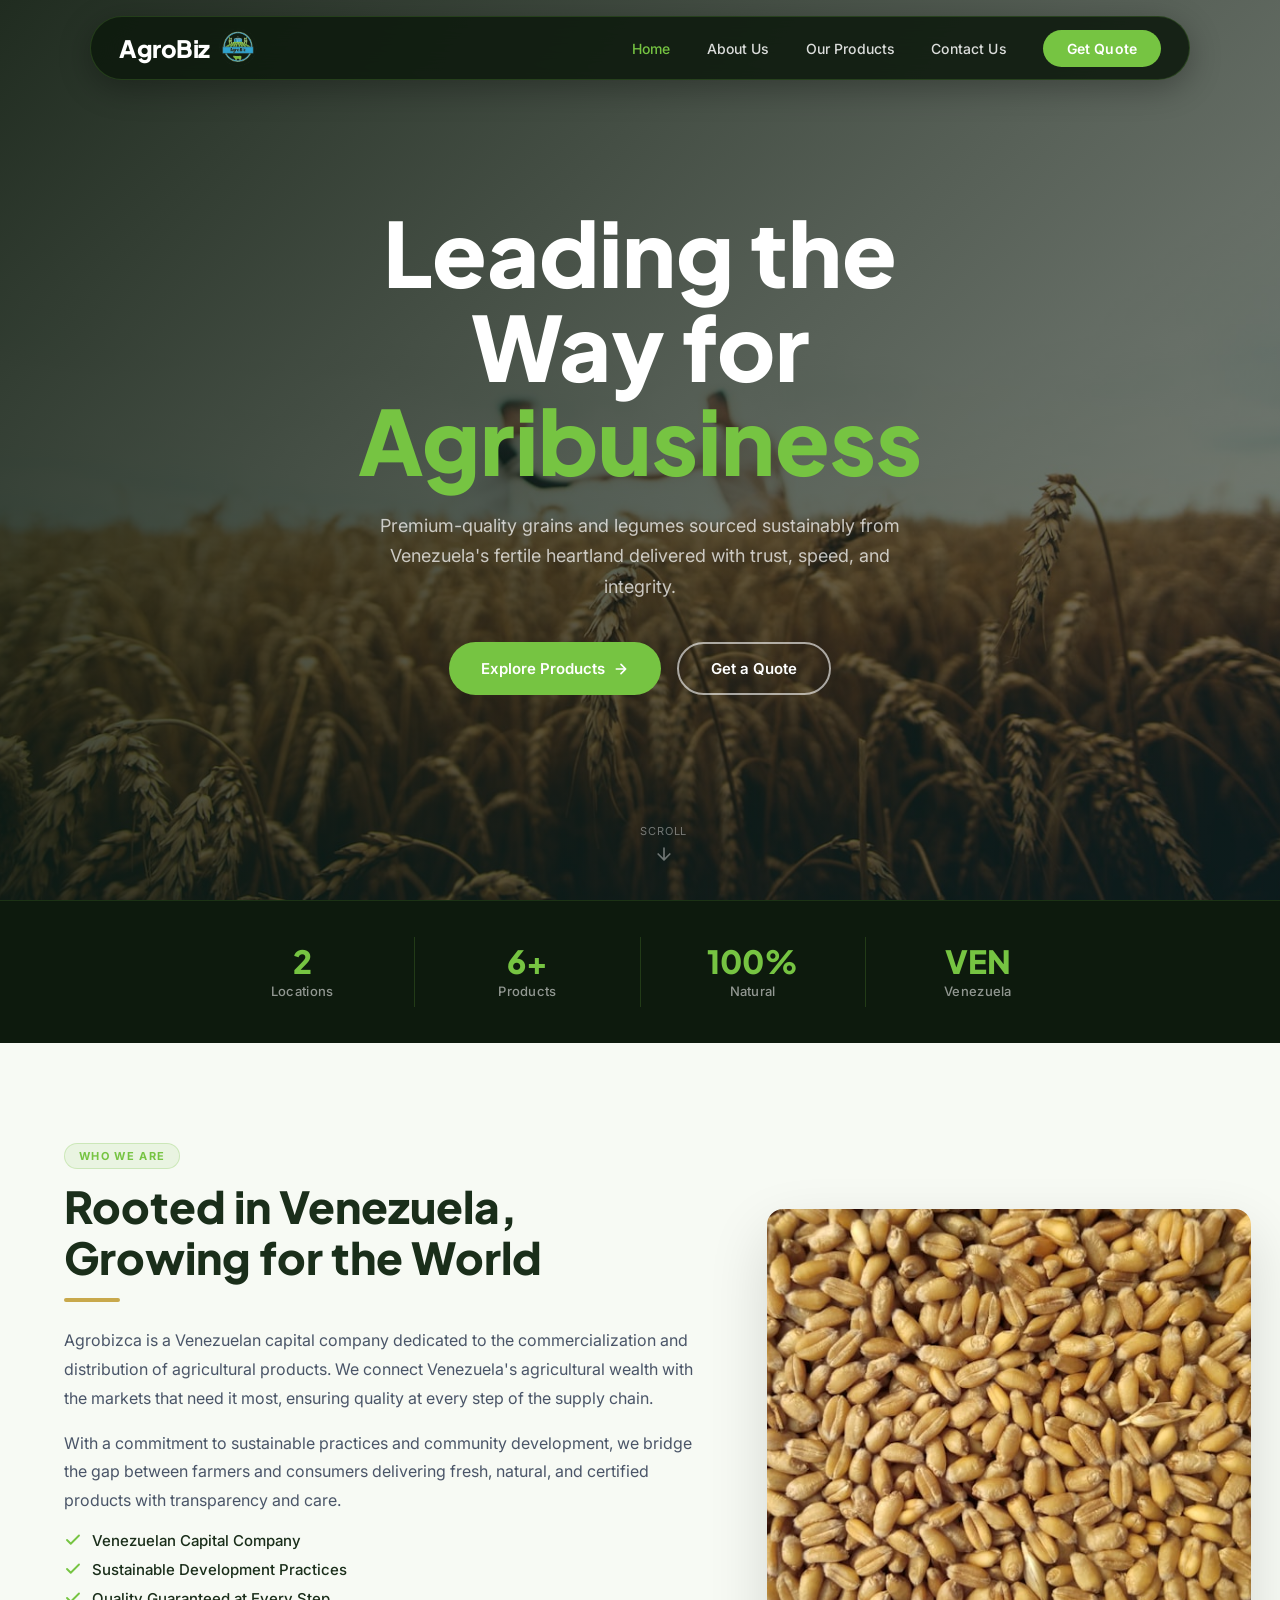
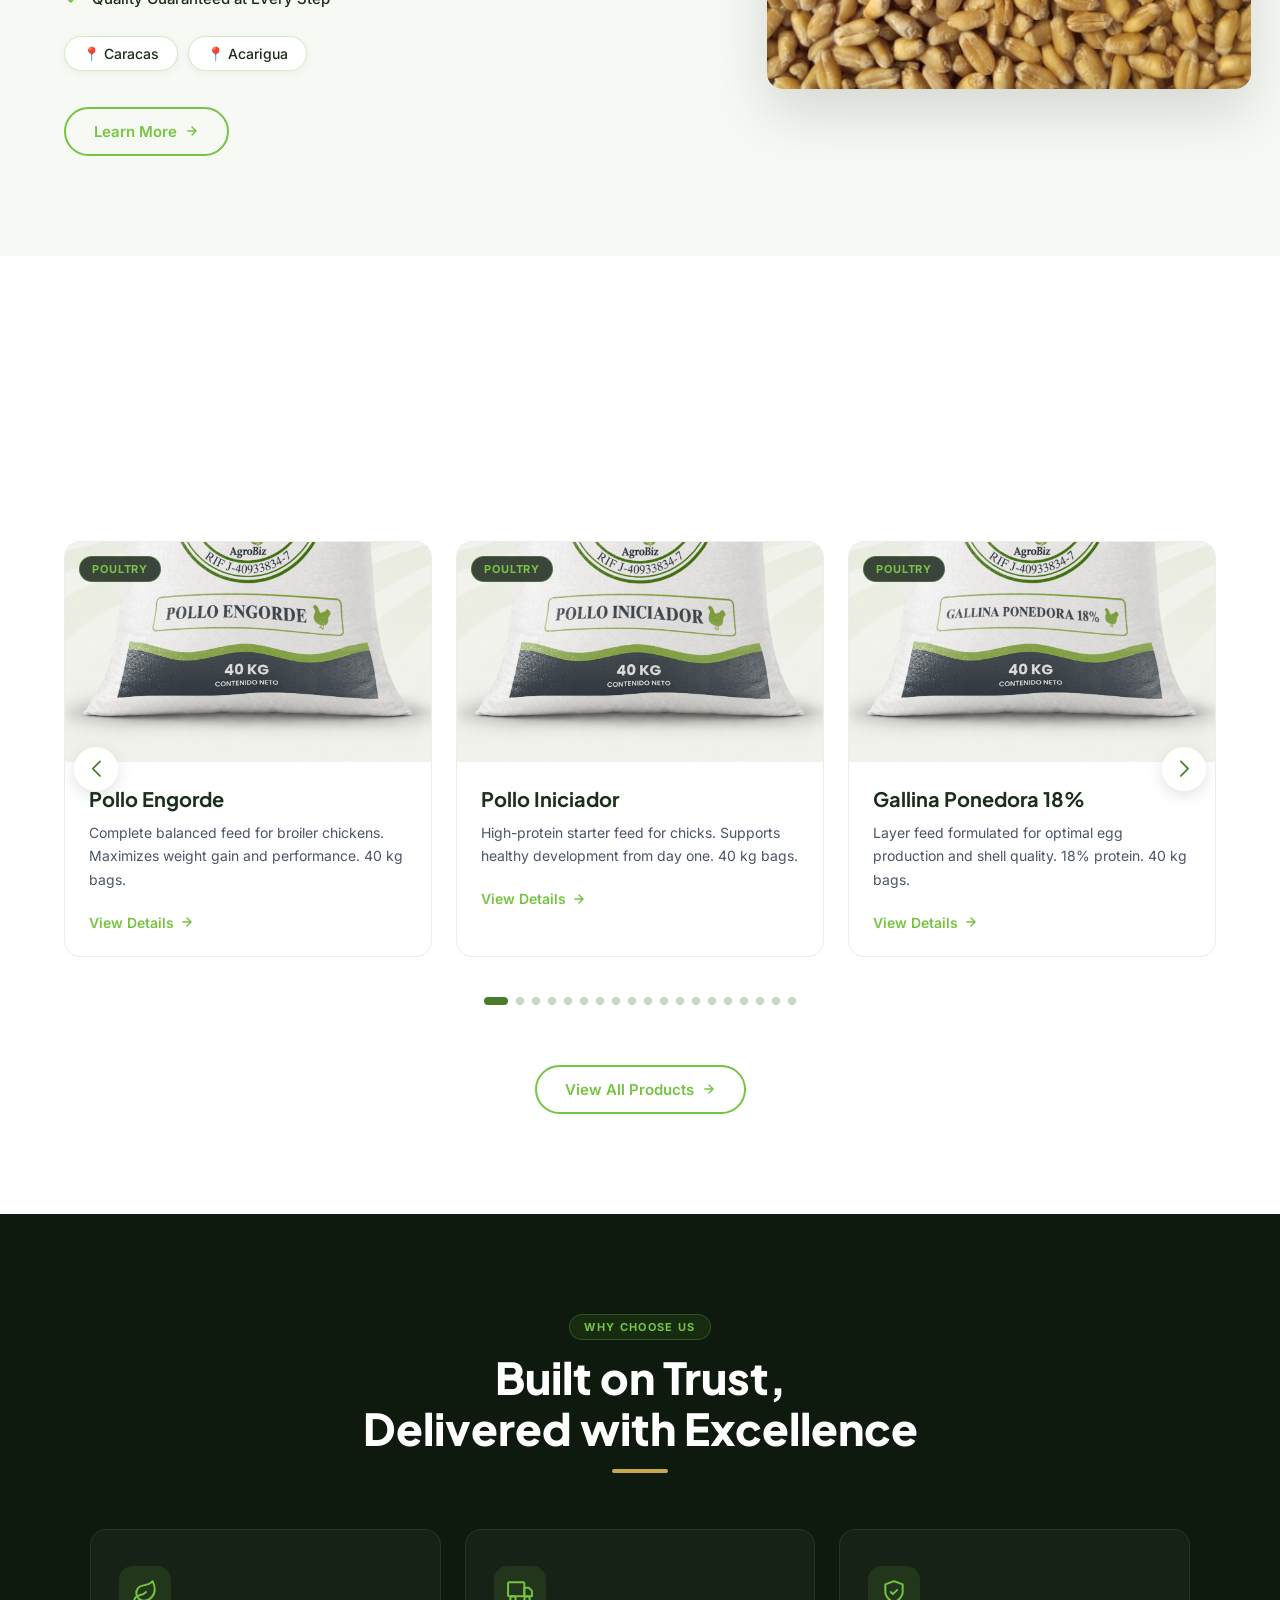
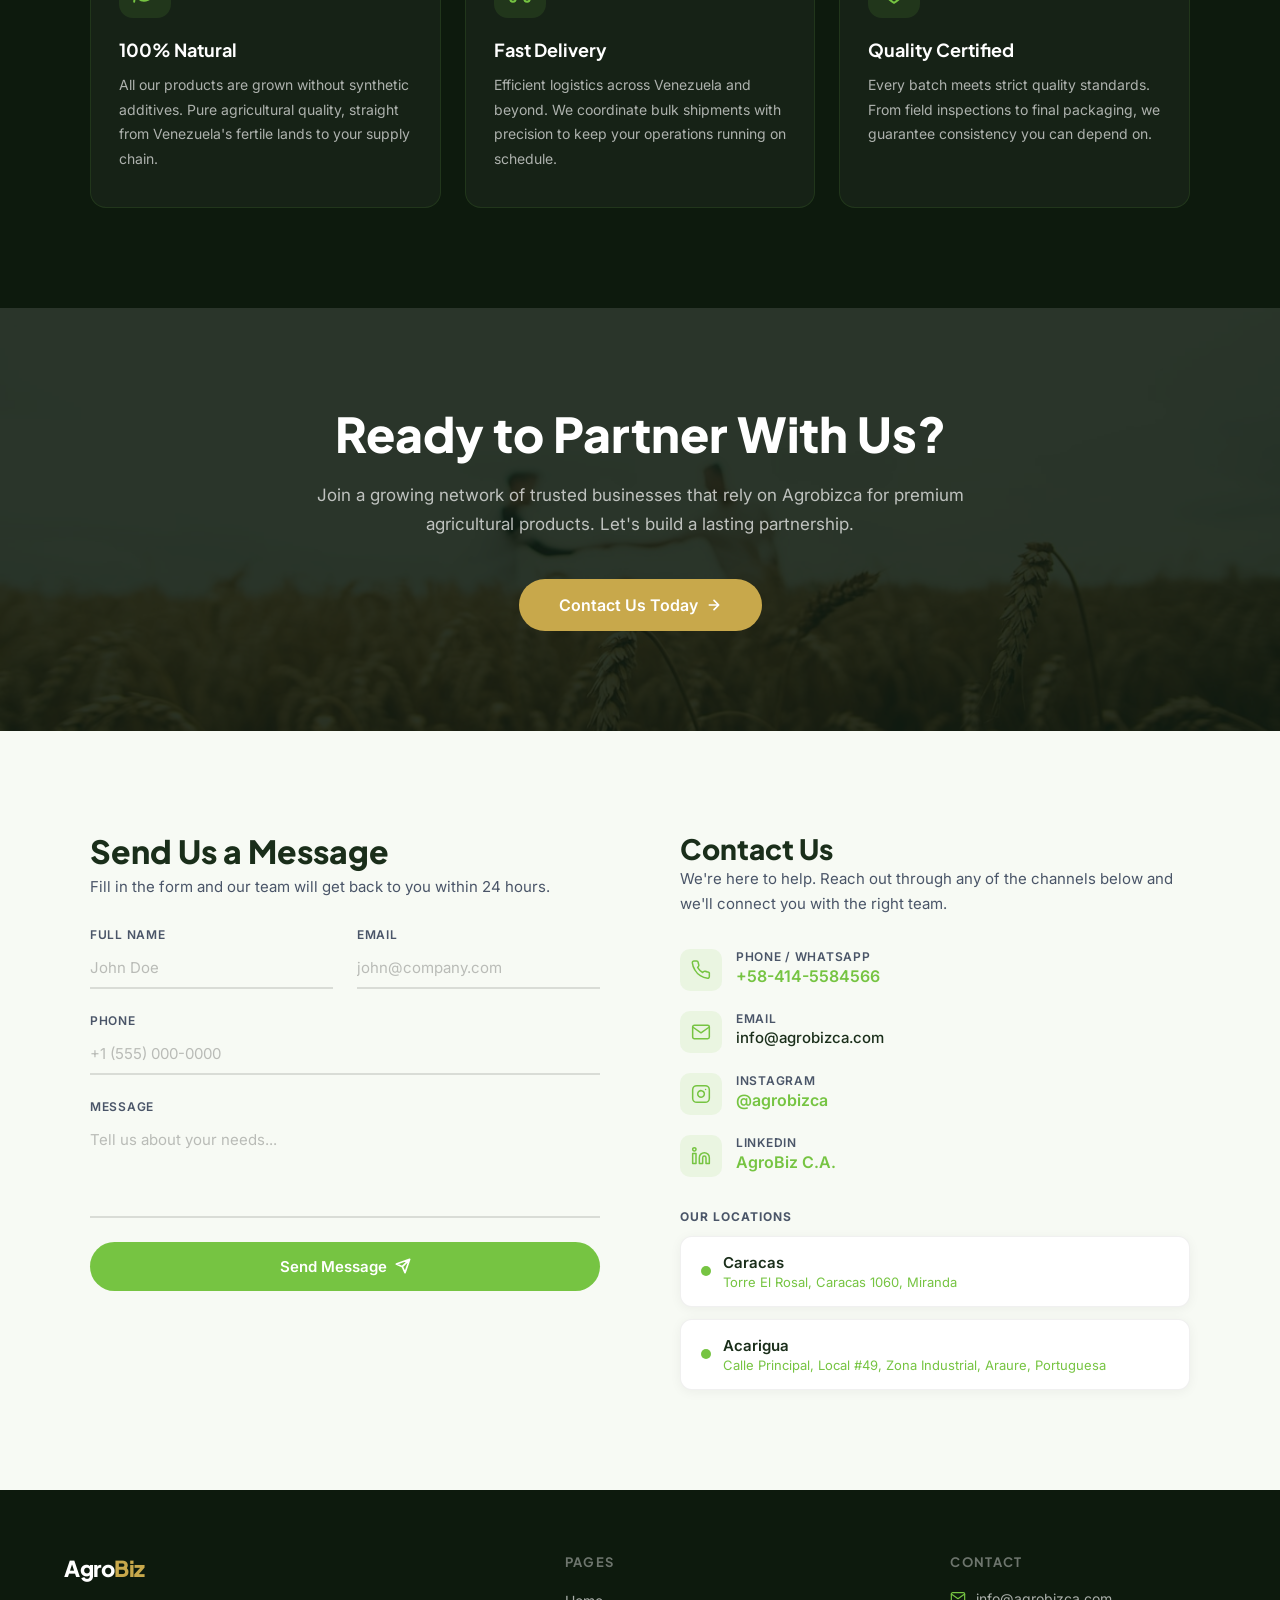
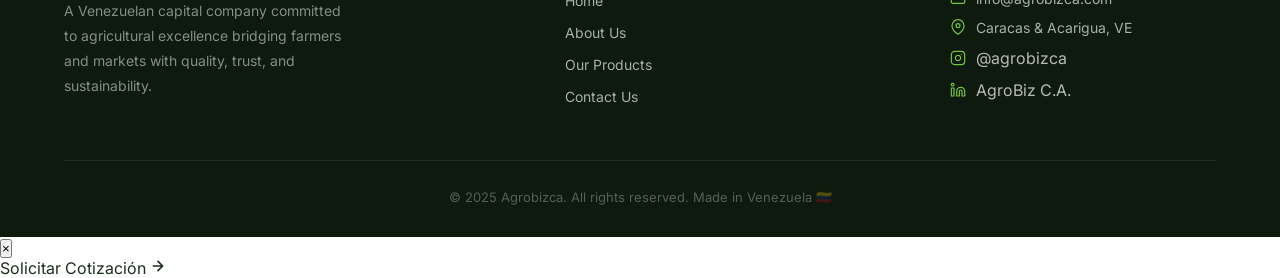
==== index.html @ 6e747abb "chore: title bump to force cache revalidation on client" ====
<!DOCTYPE html>
<html lang="en">
<head>
  <meta charset="UTF-8" />
  <meta name="viewport" content="width=device-width, initial-scale=1.0" />
  <title>Agrobizca v3.0 – Venezuelan Agricultural Excellence</title>
  <!-- deploy trigger v2 -->
  <meta name="description" content="Leading Venezuelan agribusiness company. Supplying premium corn, rice, and beans with sustainable practices from farm to table." />

  <!-- Google Fonts -->
  <link rel="preconnect" href="https://fonts.googleapis.com" />
  <link rel="preconnect" href="https://fonts.gstatic.com" crossorigin />
  <link href="https://fonts.googleapis.com/css2?family=Plus+Jakarta+Sans:wght@400;500;600;700;800;900&family=Inter:wght@400;500;600&display=swap" rel="stylesheet" />

  <style>
    /* ================================================
       RESET & ROOT
    ================================================ */
    *, *::before, *::after {
      box-sizing: border-box;
      margin: 0;
      padding: 0;
    }

    :root {
      --bg-dark:       #0d1a0d;
      --green:         #76c442;
      --green-mid:     #4CAF50;
      --gold:          #c8a84b;
      --text-light:    #e8f0e8;
      --section-light: #f7faf4;
      --text-dark:     #1a2e1a;
      --gray-text:     #4a5568;
      --white:         #ffffff;
    }

    html {
      scroll-behavior: smooth;
    }

    body {
      font-family: 'Inter', sans-serif;
      color: var(--text-dark);
      background: var(--white);
      overflow-x: hidden;
    }

    a {
      text-decoration: none;
      color: inherit;
    }

    img {
      display: block;
      max-width: 100%;
    }

    /* ================================================
       NAVBAR
    ================================================ */
    .navbar {
      position: fixed;
      top: 16px;
      left: 50%;
      transform: translateX(-50%);
      width: min(1100px, 92vw);
      z-index: 1000;
      background: rgba(13, 26, 13, 0.88);
      backdrop-filter: blur(20px);
      -webkit-backdrop-filter: blur(20px);
      border: 1px solid rgba(118, 196, 66, 0.2);
      border-radius: 999px;
      padding: 0 28px;
      height: 64px;
      display: flex;
      align-items: center;
      justify-content: space-between;
      transition: box-shadow 0.3s ease;
      box-shadow: 0 8px 32px rgba(0,0,0,0.3);
    }

    .navbar.scrolled {
      box-shadow: 0 4px 30px rgba(0, 0, 0, 0.4);
    }

    /* Logo */
    .nav-logo {
      font-family: 'Plus Jakarta Sans', sans-serif;
      font-size: 24px;
      font-weight: 900;
      color: var(--white);
      letter-spacing: -0.5px;
    }

    .nav-logo span {
      color: var(--gold);
    }

    /* Nav links */
    .nav-links {
      display: flex;
      align-items: center;
      gap: 36px;
      list-style: none;
    }

    .nav-links a {
      color: rgba(255, 255, 255, 0.85);
      font-size: 14px;
      font-weight: 500;
      transition: color 0.2s ease;
      letter-spacing: 0.01em;
    }

    .nav-links a:hover {
      color: var(--green);
    }

    /* CTA button */
    .nav-cta {
      background: var(--green);
      color: var(--white) !important;
      padding: 10px 24px;
      border-radius: 999px;
      font-weight: 600 !important;
      font-size: 14px !important;
      transition: background 0.2s ease, transform 0.2s ease !important;
    }

    .nav-cta:hover {
      background: #68b03a !important;
      color: var(--white) !important;
      transform: translateY(-1px);
    }

    /* Hamburger (mobile) */
    .hamburger {
      display: none;
      flex-direction: column;
      gap: 5px;
      cursor: pointer;
      padding: 4px;
    }

    .hamburger span {
      display: block;
      width: 24px;
      height: 2px;
      background: var(--white);
      border-radius: 2px;
      transition: all 0.3s ease;
    }

    /* Mobile menu */
    .mobile-menu {
      display: none;
      position: fixed;
      top: 72px;
      left: 0;
      right: 0;
      background: rgba(13, 26, 13, 0.97);
      backdrop-filter: blur(20px);
      padding: 24px 5%;
      z-index: 999;
      border-bottom: 1px solid rgba(118, 196, 66, 0.2);
    }

    .mobile-menu.open {
      display: flex;
      flex-direction: column;
      gap: 20px;
    }

    .mobile-menu a {
      color: rgba(255, 255, 255, 0.85);
      font-size: 16px;
      font-weight: 500;
      padding: 8px 0;
      border-bottom: 1px solid rgba(255, 255, 255, 0.05);
      transition: color 0.2s;
    }

    .mobile-menu a:hover {
      color: var(--green);
    }

    .mobile-menu .nav-cta {
      display: inline-block;
      text-align: center;
      margin-top: 8px;
      padding: 14px 24px;
      border-bottom: none !important;
    }

    /* ================================================
       HERO
    ================================================ */
    .hero {
      position: relative;
      min-height: 100vh;
      display: flex;
      align-items: center;
      justify-content: center;
      overflow: hidden;
    }

    .hero-bg {
      position: absolute;
      inset: 0;
      background-image: url('images/hero.jpg');
      background-size: cover;
      background-position: center;
      background-repeat: no-repeat;
    }

    .hero-overlay {
      position: absolute;
      inset: 0;
      background: linear-gradient(135deg,
        rgba(13, 26, 13, 0.92) 0%,
        rgba(13, 26, 13, 0.70) 50%,
        rgba(13, 26, 13, 0.50) 100%
      );
    }

    .hero-content {
      position: relative;
      z-index: 2;
      padding: 0 20px;
      max-width: 740px;
      text-align: center;
      margin: 0 auto;
    }

    /* Hero badge */
    .hero-badge {
      display: inline-flex;
      align-items: center;
      gap: 8px;
      background: rgba(118, 196, 66, 0.15);
      border: 1px solid rgba(118, 196, 66, 0.4);
      color: var(--green);
      font-size: 13px;
      font-weight: 600;
      padding: 8px 18px;
      border-radius: 999px;
      margin-bottom: 28px;
      letter-spacing: 0.02em;
      opacity: 0;
      animation: fadeUp 0.6s ease 0.1s forwards;
    }

    /* Hero H1 */
    .hero h1 {
      font-family: 'Plus Jakarta Sans', sans-serif;
      font-size: clamp(48px, 7vw, 90px);
      font-weight: 900;
      color: var(--white);
      line-height: 1.05;
      margin-bottom: 24px;
      opacity: 0;
      animation: fadeUp 0.6s ease 0.3s forwards;
    }

    .hero h1 em {
      color: var(--green);
      font-style: normal;
    }

    /* Hero subtitle */
    .hero-sub {
      font-size: 18px;
      color: rgba(255, 255, 255, 0.72);
      max-width: 520px;
      line-height: 1.7;
      margin: 0 auto 40px;
      text-align: center;
      opacity: 0;
      animation: fadeUp 0.6s ease 0.5s forwards;
    }

    /* Hero CTAs */
    .hero-ctas {
      display: flex;
      gap: 16px;
      flex-wrap: wrap;
      justify-content: center;
      opacity: 0;
      animation: fadeUp 0.6s ease 0.7s forwards;
    }

    .btn-primary {
      display: inline-flex;
      align-items: center;
      gap: 8px;
      background: var(--green);
      color: var(--white);
      font-family: 'Inter', sans-serif;
      font-weight: 600;
      font-size: 15px;
      padding: 15px 32px;
      border-radius: 999px;
      border: none;
      cursor: pointer;
      transition: background 0.2s ease, transform 0.2s ease, box-shadow 0.2s ease;
      position: relative;
      overflow: hidden;
    }

    .btn-primary::after {
      content: '';
      position: absolute;
      top: 0;
      left: -100%;
      width: 60%;
      height: 100%;
      background: linear-gradient(90deg, transparent, rgba(255,255,255,0.25), transparent);
      transition: left 0.4s ease;
    }

    .btn-primary:hover::after {
      left: 150%;
    }

    .btn-primary:hover {
      background: #68b03a;
      transform: translateY(-2px);
      box-shadow: 0 8px 24px rgba(118, 196, 66, 0.4);
    }

    .btn-outline {
      display: inline-flex;
      align-items: center;
      gap: 8px;
      background: transparent;
      color: var(--white);
      font-family: 'Inter', sans-serif;
      font-weight: 600;
      font-size: 15px;
      padding: 15px 32px;
      border-radius: 999px;
      border: 2px solid rgba(255, 255, 255, 0.6);
      cursor: pointer;
      transition: border-color 0.2s ease, background 0.2s ease, transform 0.2s ease;
    }

    .btn-outline:hover {
      border-color: var(--white);
      background: rgba(255, 255, 255, 0.08);
      transform: translateY(-2px);
    }

    /* Scroll indicator */
    .scroll-indicator {
      position: absolute;
      bottom: 36px;
      left: 50%;
      transform: translateX(-50%);
      z-index: 2;
      display: flex;
      flex-direction: column;
      align-items: center;
      gap: 6px;
      opacity: 0;
      animation: fadeUp 0.6s ease 1.0s forwards;
    }

    .scroll-indicator span {
      font-size: 11px;
      color: rgba(255,255,255,0.4);
      letter-spacing: 0.08em;
      text-transform: uppercase;
    }

    .scroll-arrow {
      width: 20px;
      height: 20px;
      color: rgba(255, 255, 255, 0.4);
      animation: bounce 2s ease infinite;
    }

    @keyframes bounce {
      0%, 100% { transform: translateY(0); }
      50%       { transform: translateY(8px); }
    }

    @keyframes fadeUp {
      from {
        opacity: 0;
        transform: translateY(30px);
      }
      to {
        opacity: 1;
        transform: translateY(0);
      }
    }

    /* ================================================
       FADE-UP ON SCROLL
    ================================================ */
    .fade-up {
      opacity: 0;
      transform: translateY(30px);
      transition: opacity 0.6s ease, transform 0.6s ease;
    }

    .fade-up.visible {
      opacity: 1;
      transform: translateY(0);
    }

    /* Staggered delays */
    .fade-up.delay-1 { transition-delay: 0.1s; }
    .fade-up.delay-2 { transition-delay: 0.2s; }
    .fade-up.delay-3 { transition-delay: 0.3s; }
    .fade-up.delay-4 { transition-delay: 0.4s; }
    .fade-up.delay-5 { transition-delay: 0.5s; }

    /* ================================================
       STATS BAR
    ================================================ */
    .stats-bar {
      background: var(--bg-dark);
      border-top: 1px solid rgba(118, 196, 66, 0.15);
      padding: 36px 5%;
    }

    .stats-inner {
      display: flex;
      align-items: center;
      justify-content: center;
      max-width: 900px;
      margin: 0 auto;
    }

    .stat-item {
      flex: 1;
      display: flex;
      flex-direction: column;
      align-items: center;
      gap: 6px;
      padding: 8px 20px;
    }

    .stat-item + .stat-item {
      border-left: 1px solid rgba(118, 196, 66, 0.2);
    }

    .stat-number {
      font-family: 'Plus Jakarta Sans', sans-serif;
      font-size: 32px;
      font-weight: 800;
      color: var(--green);
      line-height: 1;
    }

    .stat-label {
      font-size: 13px;
      color: rgba(255, 255, 255, 0.55);
      font-weight: 500;
      letter-spacing: 0.02em;
    }

    /* ================================================
       SECTION SHARED STYLES
    ================================================ */
    .section-badge {
      display: inline-block;
      font-size: 11px;
      font-weight: 700;
      letter-spacing: 0.12em;
      text-transform: uppercase;
      color: var(--green);
      background: rgba(118, 196, 66, 0.1);
      border: 1px solid rgba(118, 196, 66, 0.25);
      padding: 5px 14px;
      border-radius: 999px;
      margin-bottom: 16px;
    }

    .section-title {
      font-family: 'Plus Jakarta Sans', sans-serif;
      font-size: clamp(28px, 3.5vw, 44px);
      font-weight: 800;
      line-height: 1.15;
      color: var(--text-dark);
    }

    .section-title.light {
      color: var(--white);
    }

    .title-underline {
      width: 56px;
      height: 4px;
      background: var(--gold);
      border-radius: 2px;
      margin-top: 16px;
      margin-bottom: 24px;
    }

    /* ================================================
       ABOUT SECTION
    ================================================ */
    .about {
      background: var(--section-light);
      padding: 100px 5%;
    }

    .about-grid {
      display: grid;
      grid-template-columns: 55% 42%;
      gap: 6%;
      align-items: center;
      max-width: 1200px;
      margin: 0 auto;
    }

    .about-content .section-badge {
      margin-bottom: 12px;
    }

    .about-content .section-title {
      margin-bottom: 0;
    }

    .about-text {
      font-size: 16px;
      color: var(--gray-text);
      line-height: 1.8;
      margin-bottom: 16px;
    }

    .about-bullets {
      list-style: none;
      display: flex;
      flex-direction: column;
      gap: 10px;
      margin-bottom: 28px;
    }

    .about-bullets li {
      display: flex;
      align-items: center;
      gap: 10px;
      font-size: 15px;
      color: var(--text-dark);
      font-weight: 500;
    }

    .check-icon {
      width: 18px;
      height: 18px;
      flex-shrink: 0;
      color: var(--green);
    }

    .location-pills {
      display: flex;
      gap: 10px;
      flex-wrap: wrap;
      margin-bottom: 36px;
    }

    .location-pill {
      display: inline-flex;
      align-items: center;
      gap: 6px;
      background: var(--white);
      border: 1px solid rgba(118, 196, 66, 0.3);
      color: var(--text-dark);
      font-size: 14px;
      font-weight: 500;
      padding: 8px 18px;
      border-radius: 999px;
      box-shadow: 0 2px 8px rgba(0,0,0,0.06);
    }

    .btn-outline-green {
      display: inline-flex;
      align-items: center;
      gap: 8px;
      background: transparent;
      color: var(--green);
      font-family: 'Inter', sans-serif;
      font-weight: 600;
      font-size: 15px;
      padding: 13px 28px;
      border-radius: 999px;
      border: 2px solid var(--green);
      cursor: pointer;
      transition: background 0.2s ease, color 0.2s ease, transform 0.2s ease;
      position: relative;
      overflow: hidden;
    }

    .btn-outline-green::after {
      content: '';
      position: absolute;
      top: 0;
      left: -100%;
      width: 60%;
      height: 100%;
      background: linear-gradient(90deg, transparent, rgba(118,196,66,0.15), transparent);
      transition: left 0.4s ease;
    }

    .btn-outline-green:hover::after {
      left: 150%;
    }

    .btn-outline-green:hover {
      background: var(--green);
      color: var(--white);
      transform: translateY(-2px);
    }

    .about-image-wrap {
      position: relative;
    }

    .about-image-wrap img {
      width: 100%;
      height: 480px;
      object-fit: cover;
      border-radius: 16px;
      box-shadow: 0 24px 60px rgba(0,0,0,0.14);
    }

    /* ================================================
       PRODUCTS SECTION
    ================================================ */
    .products {
      background: var(--white);
      padding: 100px 5%;
    }

    .products-header {
      text-align: center;
      margin-bottom: 56px;
    }

    .products-header .section-badge {
      display: block;
      width: fit-content;
      margin: 0 auto 12px;
    }

    .products-header .title-underline {
      margin: 16px auto 0;
    }

    .products-grid {
      display: grid;
      grid-template-columns: repeat(3, 1fr);
      gap: 28px;
      max-width: 1200px;
      margin: 0 auto 48px;
    }

    .product-card {
      background: var(--white);
      border: 1px solid rgba(0,0,0,0.07);
      border-radius: 16px;
      overflow: hidden;
      transition: transform 0.3s ease, box-shadow 0.3s ease;
      cursor: pointer;
    }

    .product-card:hover {
      transform: translateY(-8px);
      box-shadow: rgba(118, 196, 66, 0.2) 0 20px 40px;
    }

    .product-img-wrap {
      position: relative;
      height: 220px;
      overflow: hidden;
    }

    .product-img-wrap img {
      width: 100%;
      height: 100%;
      object-fit: cover;
      transition: transform 0.4s ease;
    }

    .product-card:hover .product-img-wrap img {
      transform: scale(1.05);
    }

    .product-tag {
      position: absolute;
      top: 14px;
      left: 14px;
      background: rgba(13, 26, 13, 0.8);
      color: var(--green);
      font-size: 11px;
      font-weight: 700;
      letter-spacing: 0.08em;
      text-transform: uppercase;
      padding: 5px 12px;
      border-radius: 999px;
      border: 1px solid rgba(118, 196, 66, 0.3);
      backdrop-filter: blur(6px);
    }

    .product-body {
      padding: 24px;
    }

    .product-body h3 {
      font-family: 'Plus Jakarta Sans', sans-serif;
      font-size: 20px;
      font-weight: 700;
      color: var(--text-dark);
      margin-bottom: 10px;
    }

    .product-body p {
      font-size: 14px;
      color: var(--gray-text);
      line-height: 1.7;
      margin-bottom: 20px;
    }

    .product-link {
      display: inline-flex;
      align-items: center;
      gap: 6px;
      color: var(--green);
      font-size: 14px;
      font-weight: 600;
      transition: gap 0.2s ease;
    }

    .product-link:hover {
      gap: 10px;
    }

    .products-footer {
      text-align: center;
      margin-top: 48px;
    }

    /* ================================================
       WHY CHOOSE US
    ================================================ */
    .why-us {
      background: var(--bg-dark);
      padding: 100px 5%;
    }

    .why-header {
      text-align: center;
      margin-bottom: 56px;
    }

    .why-header .section-badge {
      display: block;
      width: fit-content;
      margin: 0 auto 12px;
    }

    .why-header .title-underline {
      margin: 16px auto 0;
    }

    .why-grid {
      display: grid;
      grid-template-columns: repeat(3, 1fr);
      gap: 24px;
      max-width: 1100px;
      margin: 0 auto;
    }

    .why-card {
      background: rgba(255, 255, 255, 0.04);
      border: 1px solid rgba(118, 196, 66, 0.12);
      border-radius: 16px;
      padding: 36px 28px;
      transition: border-color 0.3s ease, transform 0.3s ease, background 0.3s ease;
    }

    .why-card:hover {
      border-color: rgba(118, 196, 66, 0.4);
      transform: translateY(-6px);
      background: rgba(118, 196, 66, 0.04);
    }

    .why-icon {
      width: 52px;
      height: 52px;
      background: rgba(118, 196, 66, 0.12);
      border-radius: 14px;
      display: flex;
      align-items: center;
      justify-content: center;
      margin-bottom: 20px;
    }

    .why-icon svg {
      width: 26px;
      height: 26px;
      color: var(--green);
    }

    .why-card h3 {
      font-family: 'Plus Jakarta Sans', sans-serif;
      font-size: 18px;
      font-weight: 700;
      color: var(--white);
      margin-bottom: 12px;
    }

    .why-card p {
      font-size: 14px;
      color: rgba(255, 255, 255, 0.65);
      line-height: 1.75;
    }

    /* ================================================
       CTA BANNER
    ================================================ */
    .cta-banner {
      position: relative;
      padding: 100px 5%;
      text-align: center;
      overflow: hidden;
    }

    .cta-banner-bg {
      position: absolute;
      inset: 0;
      background-image: url('images/hero.jpg');
      background-size: cover;
      background-position: center;
    }

    .cta-banner-overlay {
      position: absolute;
      inset: 0;
      background: rgba(13, 26, 13, 0.88);
    }

    .cta-banner-content {
      position: relative;
      z-index: 2;
      max-width: 680px;
      margin: 0 auto;
    }

    .cta-banner h2 {
      font-family: 'Plus Jakarta Sans', sans-serif;
      font-size: clamp(28px, 4vw, 48px);
      font-weight: 800;
      color: var(--white);
      margin-bottom: 20px;
      line-height: 1.1;
    }

    .cta-banner p {
      font-size: 17px;
      color: rgba(255, 255, 255, 0.7);
      line-height: 1.7;
      margin-bottom: 40px;
    }

    .btn-gold {
      display: inline-flex;
      align-items: center;
      gap: 8px;
      background: var(--gold);
      color: var(--white);
      font-family: 'Inter', sans-serif;
      font-weight: 600;
      font-size: 16px;
      padding: 16px 40px;
      border-radius: 999px;
      border: none;
      cursor: pointer;
      transition: background 0.2s ease, transform 0.2s ease, box-shadow 0.2s ease;
      position: relative;
      overflow: hidden;
    }

    .btn-gold::after {
      content: '';
      position: absolute;
      top: 0;
      left: -100%;
      width: 60%;
      height: 100%;
      background: linear-gradient(90deg, transparent, rgba(255,255,255,0.25), transparent);
      transition: left 0.4s ease;
    }

    .btn-gold:hover::after {
      left: 150%;
    }

    .btn-gold:hover {
      background: #b8933a;
      transform: translateY(-2px);
      box-shadow: 0 8px 28px rgba(200, 168, 75, 0.4);
    }

    /* ================================================
       CONTACT PREVIEW
    ================================================ */
    .contact-preview {
      background: var(--section-light);
      padding: 100px 5%;
    }

    .contact-grid {
      display: grid;
      grid-template-columns: 1fr 1fr;
      gap: 80px;
      max-width: 1100px;
      margin: 0 auto;
      align-items: start;
    }

    /* Form side */
    .contact-form {
      display: flex;
      flex-direction: column;
      gap: 28px;
    }

    .contact-form h2 {
      font-family: 'Plus Jakarta Sans', sans-serif;
      font-size: 32px;
      font-weight: 800;
      color: var(--text-dark);
      margin-bottom: 4px;
    }

    .contact-form p.form-sub {
      font-size: 15px;
      color: var(--gray-text);
      line-height: 1.6;
    }

    .form-fields {
      display: flex;
      flex-direction: column;
      gap: 24px;
    }

    .form-group {
      display: flex;
      flex-direction: column;
      gap: 6px;
    }

    .form-group label {
      font-size: 12px;
      font-weight: 600;
      letter-spacing: 0.06em;
      text-transform: uppercase;
      color: var(--gray-text);
    }

    .form-group input,
    .form-group textarea {
      background: transparent;
      border: none;
      border-bottom: 2px solid rgba(0,0,0,0.12);
      padding: 10px 0;
      font-family: 'Inter', sans-serif;
      font-size: 15px;
      color: var(--text-dark);
      outline: none;
      transition: border-color 0.2s ease;
      resize: none;
    }

    .form-group input::placeholder,
    .form-group textarea::placeholder {
      color: rgba(0,0,0,0.25);
    }

    .form-group input:focus,
    .form-group textarea:focus {
      border-bottom-color: var(--green);
    }

    .form-row {
      display: grid;
      grid-template-columns: 1fr 1fr;
      gap: 24px;
    }

    /* Info side */
    .contact-info {
      display: flex;
      flex-direction: column;
      gap: 32px;
    }

    .contact-info h3 {
      font-family: 'Plus Jakarta Sans', sans-serif;
      font-size: 28px;
      font-weight: 800;
      color: var(--text-dark);
    }

    .contact-info p.info-sub {
      font-size: 15px;
      color: var(--gray-text);
      line-height: 1.7;
    }

    .info-items {
      display: flex;
      flex-direction: column;
      gap: 20px;
    }

    .info-item {
      display: flex;
      align-items: flex-start;
      gap: 14px;
    }

    .info-icon {
      width: 42px;
      height: 42px;
      background: rgba(118, 196, 66, 0.1);
      border-radius: 10px;
      display: flex;
      align-items: center;
      justify-content: center;
      flex-shrink: 0;
    }

    .info-icon svg {
      width: 20px;
      height: 20px;
      color: var(--green);
    }

    .info-item-text {
      display: flex;
      flex-direction: column;
      gap: 2px;
    }

    .info-item-text span:first-child {
      font-size: 12px;
      font-weight: 600;
      letter-spacing: 0.06em;
      text-transform: uppercase;
      color: var(--gray-text);
    }

    .info-item-text span:last-child {
      font-size: 15px;
      color: var(--text-dark);
      font-weight: 500;
    }

    .location-cards {
      display: flex;
      flex-direction: column;
      gap: 12px;
    }

    .location-card {
      background: var(--white);
      border: 1px solid rgba(0,0,0,0.06);
      border-radius: 12px;
      padding: 16px 20px;
      box-shadow: 0 2px 12px rgba(0,0,0,0.05);
      display: flex;
      align-items: center;
      gap: 12px;
    }

    .location-dot {
      width: 10px;
      height: 10px;
      background: var(--green);
      border-radius: 50%;
      flex-shrink: 0;
    }

    .location-card-text {
      display: flex;
      flex-direction: column;
      gap: 2px;
    }

    .location-card-text strong {
      font-size: 15px;
      font-weight: 600;
      color: var(--text-dark);
    }

    .location-card-text span {
      font-size: 13px;
      color: var(--gray-text);
    }

    /* ================================================
       FOOTER
    ================================================ */
    .footer {
      background: var(--bg-dark);
      padding: 64px 5% 32px;
    }

    .footer-grid {
      display: grid;
      grid-template-columns: 40% 30% 30%;
      gap: 40px;
      max-width: 1200px;
      margin: 0 auto 48px;
    }

    .footer-brand .nav-logo {
      font-size: 22px;
      margin-bottom: 16px;
      display: inline-block;
    }

    .footer-brand p {
      font-size: 14px;
      color: rgba(255, 255, 255, 0.5);
      line-height: 1.8;
      max-width: 280px;
    }

    .footer-col h4 {
      font-family: 'Plus Jakarta Sans', sans-serif;
      font-size: 13px;
      font-weight: 700;
      letter-spacing: 0.1em;
      text-transform: uppercase;
      color: rgba(255, 255, 255, 0.4);
      margin-bottom: 20px;
    }

    .footer-col ul {
      list-style: none;
      display: flex;
      flex-direction: column;
      gap: 12px;
    }

    .footer-col ul li a {
      font-size: 14px;
      color: rgba(255, 255, 255, 0.65);
      transition: color 0.2s ease;
    }

    .footer-col ul li a:hover {
      color: var(--green);
    }

    .footer-contact-item {
      display: flex;
      align-items: center;
      gap: 10px;
      margin-bottom: 12px;
    }

    .footer-contact-item svg {
      width: 16px;
      height: 16px;
      color: var(--green);
      flex-shrink: 0;
    }

    .footer-contact-item span {
      font-size: 14px;
      color: rgba(255, 255, 255, 0.65);
    }

    .footer-divider {
      border: none;
      border-top: 1px solid rgba(255, 255, 255, 0.08);
      max-width: 1200px;
      margin: 0 auto 28px;
    }

    .footer-bottom {
      text-align: center;
      font-size: 13px;
      color: rgba(255, 255, 255, 0.3);
    }

    /* ================================================
       RESPONSIVE
    ================================================ */
    @media (max-width: 900px) {
      .about-grid {
        grid-template-columns: 1fr;
      }

      .about-image-wrap {
        order: -1;
      }

      .about-image-wrap img {
        height: 320px;
      }

      .products-grid {
        grid-template-columns: repeat(2, 1fr);
      }

      .why-grid {
        grid-template-columns: repeat(2, 1fr);
      }

      .contact-grid {
        grid-template-columns: 1fr;
        gap: 48px;
      }

      .footer-grid {
        grid-template-columns: 1fr 1fr;
      }

      .footer-brand {
        grid-column: 1 / -1;
      }
    }

    @media (max-width: 768px) {
      .nav-links {
        display: none;
      }

      .hamburger {
        display: flex;
      }

      .hero-content {
        padding-left: 5%;
        padding-right: 5%;
        text-align: center;
        max-width: 100%;
      }

      .hero-badge {
        margin-left: auto;
        margin-right: auto;
      }

      .hero-ctas {
        justify-content: center;
      }

      .hero-sub {
        margin: 0 auto 40px;
      }

      .stats-inner {
        flex-wrap: wrap;
        gap: 0;
      }

      .stat-item {
        width: 50%;
        flex: none;
      }

      .stat-item:nth-child(2) {
        border-left: 1px solid rgba(118, 196, 66, 0.2);
      }

      .stat-item:nth-child(3) {
        border-top: 1px solid rgba(118, 196, 66, 0.1);
        border-left: none;
      }

      .stat-item:nth-child(4) {
        border-top: 1px solid rgba(118, 196, 66, 0.1);
        border-left: 1px solid rgba(118, 196, 66, 0.2);
      }

      .products-grid {
        grid-template-columns: 1fr;
        max-width: 420px;
        margin-left: auto;
        margin-right: auto;
      }

      .why-grid {
        grid-template-columns: 1fr;
        max-width: 420px;
        margin-left: auto;
        margin-right: auto;
      }

      .form-row {
        grid-template-columns: 1fr;
      }

      .footer-grid {
        grid-template-columns: 1fr;
      }

      .about { padding: 64px 5%; }
      .products { padding: 64px 5%; }
      .why-us { padding: 64px 5%; }
      .cta-banner { padding: 72px 5%; }
      .contact-preview { padding: 64px 5%; }

      /* === Product Modal / Lightbox === */
      .product-modal {
        position: fixed;
        top: 0;
        left: 0;
        width: 100vw;
        height: 100vh;
        z-index: 2147483647;
        display: none;
        align-items: center;
        justify-content: center;
        padding: 24px;
        background: rgba(13, 26, 13, 0.92);
        backdrop-filter: blur(8px);
        animation: fadeIn 0.25s ease;
        overflow-y: auto;
      }
      .product-modal.open { display: flex; }
      .product-modal__inner {
        background: #fff;
        border-radius: 24px;
        max-width: 980px;
        width: 100%;
        max-height: 92vh;
        overflow: hidden;
        display: grid;
        grid-template-columns: 1.1fr 1fr;
        box-shadow: 0 30px 80px rgba(0,0,0,0.4);
        position: relative;
        animation: scaleIn 0.3s cubic-bezier(.2,.9,.3,1);
      }
      .product-modal__close {
        position: absolute;
        top: 16px;
        right: 16px;
        width: 40px;
        height: 40px;
        border-radius: 50%;
        border: none;
        background: rgba(13, 26, 13, 0.08);
        cursor: pointer;
        font-size: 22px;
        z-index: 2;
        transition: all 0.2s;
      }
      .product-modal__close:hover { background: rgba(13, 26, 13, 0.18); transform: rotate(90deg); }
      .product-modal__gallery {
        background: #f0f7ea;
        padding: 28px;
        display: flex;
        flex-direction: column;
        gap: 12px;
      }
      .product-modal__main-img {
        width: 100%;
        aspect-ratio: 1 / 1;
        border-radius: 16px;
        overflow: hidden;
        background: #fff;
        display: flex;
        align-items: center;
        justify-content: center;
      }
      .product-modal__main-img img {
        max-width: 100%;
        max-height: 100%;
        object-fit: contain;
      }
      .product-modal__thumbs {
        display: grid;
        grid-template-columns: repeat(3, 1fr);
        gap: 8px;
      }
      .product-modal__thumb {
        aspect-ratio: 1 / 1;
        border-radius: 10px;
        overflow: hidden;
        background: #fff;
        cursor: pointer;
        border: 2px solid transparent;
        transition: all 0.2s;
        padding: 0;
      }
      .product-modal__thumb img { width: 100%; height: 100%; object-fit: contain; }
      .product-modal__thumb:hover { border-color: var(--green); transform: translateY(-2px); }
      .product-modal__thumb.active { border-color: var(--green); }
      .product-modal__body {
        padding: 36px 32px;
        display: flex;
        flex-direction: column;
        gap: 16px;
        overflow-y: auto;
      }
      .product-modal__tag {
        display: inline-block;
        background: rgba(74, 124, 47, 0.12);
        color: var(--green);
        padding: 5px 14px;
        border-radius: 999px;
        font-size: 12px;
        font-weight: 700;
        text-transform: uppercase;
        letter-spacing: 0.06em;
        align-self: flex-start;
      }
      .product-modal__title {
        font-family: 'Plus Jakarta Sans', sans-serif;
        font-size: 32px;
        font-weight: 800;
        color: var(--green-dark);
        line-height: 1.15;
        margin: 0;
      }
      .product-modal__desc {
        font-size: 15px;
        line-height: 1.6;
        color: #2d3a2a;
        opacity: 0.85;
      }
      .product-modal__specs {
        display: grid;
        grid-template-columns: 1fr 1fr;
        gap: 10px;
        margin-top: 6px;
      }
      .product-modal__spec {
        background: #f7faf4;
        padding: 12px 14px;
        border-radius: 12px;
        border: 1px solid rgba(74, 124, 47, 0.12);
      }
      .product-modal__spec-label { font-size: 11px; color: var(--green); font-weight: 700; text-transform: uppercase; letter-spacing: 0.04em; }
      .product-modal__spec-value { font-size: 15px; color: var(--green-dark); font-weight: 700; margin-top: 2px; }
      .product-modal__cta {
        margin-top: auto;
        padding: 14px 20px;
        background: var(--green);
        color: white;
        border: none;
        border-radius: 12px;
        font-weight: 700;
        cursor: pointer;
        font-size: 15px;
        text-decoration: none;
        display: flex;
        align-items: center;
        justify-content: center;
        gap: 8px;
        transition: all 0.2s;
      }
      .product-modal__cta:hover { background: var(--green-dark); transform: translateY(-2px); }
      @keyframes fadeIn { from { opacity: 0; } to { opacity: 1; } }
      @keyframes scaleIn { from { transform: scale(0.92); opacity: 0; } to { transform: scale(1); opacity: 1; } }
      @media (max-width: 720px) {
        .product-modal__inner { grid-template-columns: 1fr; max-height: 95vh; overflow-y: auto; }
        .product-modal__gallery { padding: 20px; }
        .product-modal__body { padding: 24px 20px; }
        .product-modal__title { font-size: 24px; }
      }
    }
  </style>
</head>
<body>

  <!-- ================================================
       NAVBAR
  ================================================ -->
  <nav class="navbar" id="navbar">
    <a href="index.html" class="nav-logo" style="display:flex;align-items:center;gap:8px;"><span style="letter-spacing:-0.5px;color:#ffffff;">AgroBiz</span><img src="images/logo-agrobiz.png" alt="AgroBiz" style="height:40px;width:40px;object-fit:contain;mix-blend-mode:screen;filter:brightness(1.2);" /></a>

    <ul class="nav-links">
      <li><a href="index.html">Home</a></li>
      <li><a href="#">About Us</a></li>
      <li><a href="#">Our Products</a></li>
      <li><a href="#">Contact Us</a></li>
      <li><a href="#" class="nav-cta">Get Quote</a></li>
    </ul>

    <div class="hamburger" id="hamburger" aria-label="Open menu" role="button" tabindex="0">
      <span></span>
      <span></span>
      <span></span>
    </div>
  </nav>

  <!-- Mobile menu -->
  <div class="mobile-menu" id="mobileMenu">
    <a href="index.html">Home</a>
    <a href="#">About Us</a>
    <a href="#">Our Products</a>
    <a href="#">Contact Us</a>
    <a href="#" class="nav-cta">Get Quote</a>
  </div>


  <!-- ================================================
       HERO
  ================================================ -->
  <section class="hero">
    <div class="hero-bg"></div>
    <div class="hero-overlay"></div>

    <div class="hero-content">
      

      <h1>Leading the Way for <em>Agribusiness</em></h1>

      <p class="hero-sub">
        Premium-quality grains and legumes sourced sustainably from Venezuela's fertile heartland delivered with trust, speed, and integrity.
      </p>

      <div class="hero-ctas">
        <a href="#" class="btn-primary">
          Explore Products
          <svg width="16" height="16" viewBox="0 0 24 24" fill="none" stroke="currentColor" stroke-width="2.5" stroke-linecap="round" stroke-linejoin="round"><path d="M5 12h14M12 5l7 7-7 7"/></svg>
        </a>
        <a href="#" class="btn-outline">
          Get a Quote
        </a>
      </div>
    </div>

    <div class="scroll-indicator">
      <span>Scroll</span>
      <svg class="scroll-arrow" viewBox="0 0 24 24" fill="none" stroke="currentColor" stroke-width="2" stroke-linecap="round" stroke-linejoin="round">
        <path d="M12 5v14M5 12l7 7 7-7"/>
      </svg>
    </div>
  </section>


  <!-- ================================================
       STATS BAR
  ================================================ -->
  <section class="stats-bar">
    <div class="stats-inner">
      <div class="stat-item fade-up">
        <span class="stat-number" data-target="2" data-suffix="">2</span>
        <span class="stat-label">Locations</span>
      </div>
      <div class="stat-item fade-up delay-1">
        <span class="stat-number" data-target="6" data-suffix="+">6+</span>
        <span class="stat-label">Products</span>
      </div>
      <div class="stat-item fade-up delay-2">
        <span class="stat-number" data-target="100" data-suffix="%">100%</span>
        <span class="stat-label">Natural</span>
      </div>
      <div class="stat-item fade-up delay-3">
        <span class="stat-number" data-target="0" data-suffix="" data-text="VEN">VEN</span>
        <span class="stat-label">Venezuela</span>
      </div>
    </div>
  </section>


  <!-- ================================================
       ABOUT SECTION
  ================================================ -->
  <section class="about">
    <div class="about-grid">
      <!-- Text -->
      <div class="about-content">
        <span class="section-badge fade-up">Who We Are</span>
        <h2 class="section-title fade-up delay-1">Rooted in Venezuela,<br>Growing for the World</h2>
        <div class="title-underline fade-up delay-2"></div>

        <p class="about-text fade-up delay-2">
          Agrobizca is a Venezuelan capital company dedicated to the commercialization and distribution of agricultural products. We connect Venezuela's agricultural wealth with the markets that need it most, ensuring quality at every step of the supply chain.
        </p>
        <p class="about-text fade-up delay-3">
          With a commitment to sustainable practices and community development, we bridge the gap between farmers and consumers delivering fresh, natural, and certified products with transparency and care.
        </p>

        <ul class="about-bullets fade-up delay-3">
          <li>
            <svg class="check-icon" viewBox="0 0 24 24" fill="none" stroke="currentColor" stroke-width="2.5" stroke-linecap="round" stroke-linejoin="round"><path d="M20 6L9 17l-5-5"/></svg>
            Venezuelan Capital Company
          </li>
          <li>
            <svg class="check-icon" viewBox="0 0 24 24" fill="none" stroke="currentColor" stroke-width="2.5" stroke-linecap="round" stroke-linejoin="round"><path d="M20 6L9 17l-5-5"/></svg>
            Sustainable Development Practices
          </li>
          <li>
            <svg class="check-icon" viewBox="0 0 24 24" fill="none" stroke="currentColor" stroke-width="2.5" stroke-linecap="round" stroke-linejoin="round"><path d="M20 6L9 17l-5-5"/></svg>
            Quality Guaranteed at Every Step
          </li>
        </ul>

        <div class="location-pills fade-up delay-4">
          <a href="https://maps.app.goo.gl/4qzwziZJTGq8yQW16" target="_blank" class="location-pill" style="text-decoration:none;">📍 Caracas</a>
          <a href="https://maps.app.goo.gl/bMjwbWfHoXXU4rvi9" target="_blank" class="location-pill" style="text-decoration:none;">📍 Acarigua</a>
        </div>

        <a href="#" class="btn-outline-green fade-up delay-4">
          Learn More
          <svg width="14" height="14" viewBox="0 0 24 24" fill="none" stroke="currentColor" stroke-width="2.5" stroke-linecap="round" stroke-linejoin="round"><path d="M5 12h14M12 5l7 7-7 7"/></svg>
        </a>
      </div>

      <!-- Image -->
      <div class="about-image-wrap fade-up delay-2">
        <img
          src="images/farm.jpg"
          alt="Venezuelan agricultural fields"
          loading="lazy"
        />
      </div>
    </div>
  </section>


  <!-- ================================================
       PRODUCTS SECTION
  ================================================ -->
  <section class="products">
    <div class="products-header">
      <span class="section-badge fade-up">Our Products</span>
      <h2 class="section-title fade-up delay-1">Premium Agricultural Products</h2>
      <div class="title-underline fade-up delay-2"></div>
    </div>

    <!-- Swiper Carousel -->
    <div class="swiper productSwiper">
      <div class="swiper-wrapper">

        <div class="swiper-slide">
          <div class="product-card">
            <div class="product-img-wrap" style="background:#f0f7ea;"><img src="images/carrusel/pollo-engorde.jpg" alt="Pollo Engorde" style="width:100%;height:100%;object-fit:cover;"><span class="product-tag">Poultry</span></div>
            <div class="product-body"><h3>Pollo Engorde</h3><p>Complete balanced feed for broiler chickens. Maximizes weight gain and performance. 40 kg bags.</p><a href="#" class="product-link">View Details <svg width="14" height="14" viewBox="0 0 24 24" fill="none" stroke="currentColor" stroke-width="2.5" stroke-linecap="round" stroke-linejoin="round"><path d="M5 12h14M12 5l7 7-7 7"/></svg></a></div>
          </div>
        </div>

        <div class="swiper-slide">
          <div class="product-card">
            <div class="product-img-wrap" style="background:#f0f7ea;"><img src="images/carrusel/pollo-iniciador.jpg" alt="Pollo Iniciador" style="width:100%;height:100%;object-fit:cover;"><span class="product-tag">Poultry</span></div>
            <div class="product-body"><h3>Pollo Iniciador</h3><p>High-protein starter feed for chicks. Supports healthy development from day one. 40 kg bags.</p><a href="#" class="product-link">View Details <svg width="14" height="14" viewBox="0 0 24 24" fill="none" stroke="currentColor" stroke-width="2.5" stroke-linecap="round" stroke-linejoin="round"><path d="M5 12h14M12 5l7 7-7 7"/></svg></a></div>
          </div>
        </div>

        <div class="swiper-slide">
          <div class="product-card">
            <div class="product-img-wrap" style="background:#f0f7ea;"><img src="images/carrusel/gallina-ponedora.jpg" alt="Gallina Ponedora" style="width:100%;height:100%;object-fit:cover;"><span class="product-tag">Poultry</span></div>
            <div class="product-body"><h3>Gallina Ponedora 18%</h3><p>Layer feed formulated for optimal egg production and shell quality. 18% protein. 40 kg bags.</p><a href="#" class="product-link">View Details <svg width="14" height="14" viewBox="0 0 24 24" fill="none" stroke="currentColor" stroke-width="2.5" stroke-linecap="round" stroke-linejoin="round"><path d="M5 12h14M12 5l7 7-7 7"/></svg></a></div>
          </div>
        </div>

        <div class="swiper-slide">
          <div class="product-card">
            <div class="product-img-wrap" style="background:#f0f7ea;"><img src="images/carrusel/cerdo-gestante.jpg" alt="Cerdo Gestante" style="width:100%;height:100%;object-fit:cover;"><span class="product-tag">Swine</span></div>
            <div class="product-body"><h3>Cerdo Gestante</h3><p>Specialized nutrition for pregnant sows. Supports gestation, fetal development and sow health. 40 kg bags.</p><a href="#" class="product-link">View Details <svg width="14" height="14" viewBox="0 0 24 24" fill="none" stroke="currentColor" stroke-width="2.5" stroke-linecap="round" stroke-linejoin="round"><path d="M5 12h14M12 5l7 7-7 7"/></svg></a></div>
          </div>
        </div>

        <div class="swiper-slide">
          <div class="product-card">
            <div class="product-img-wrap" style="background:#f0f7ea;"><img src="images/carrusel/cerdo-lactante.jpg" alt="Cerdo Lactante" style="width:100%;height:100%;object-fit:cover;"><span class="product-tag">Swine</span></div>
            <div class="product-body"><h3>Cerdo Lactante 18%</h3><p>Nutrient-dense feed for lactating sows. Maintains milk production during nursing. 18% protein. 40 kg bags.</p><a href="#" class="product-link">View Details <svg width="14" height="14" viewBox="0 0 24 24" fill="none" stroke="currentColor" stroke-width="2.5" stroke-linecap="round" stroke-linejoin="round"><path d="M5 12h14M12 5l7 7-7 7"/></svg></a></div>
          </div>
        </div>

        <div class="swiper-slide">
          <div class="product-card">
            <div class="product-img-wrap" style="background:#f0f7ea;"><img src="images/carrusel/cerdo-iniciador.jpg" alt="Cerdo Iniciador" style="width:100%;height:100%;object-fit:cover;"><span class="product-tag">Swine</span></div>
            <div class="product-body"><h3>Cerdo Iniciador 18%</h3><p>Highly digestible starter feed for piglets. Essential nutrients for a strong foundation. 18% protein. 40 kg bags.</p><a href="#" class="product-link">View Details <svg width="14" height="14" viewBox="0 0 24 24" fill="none" stroke="currentColor" stroke-width="2.5" stroke-linecap="round" stroke-linejoin="round"><path d="M5 12h14M12 5l7 7-7 7"/></svg></a></div>
          </div>
        </div>

        <div class="swiper-slide">
          <div class="product-card">
            <div class="product-img-wrap" style="background:#f0f7ea;"><img src="images/carrusel/cerdo-desarrollo.jpg" alt="Cerdo Desarrollo" style="width:100%;height:100%;object-fit:cover;"><span class="product-tag">Swine</span></div>
            <div class="product-body"><h3>Cerdo Desarrollo 17%</h3><p>Growth-stage feed for pigs. 17% protein for skeletal and muscular development. 40 kg bags.</p><a href="#" class="product-link">View Details <svg width="14" height="14" viewBox="0 0 24 24" fill="none" stroke="currentColor" stroke-width="2.5" stroke-linecap="round" stroke-linejoin="round"><path d="M5 12h14M12 5l7 7-7 7"/></svg></a></div>
          </div>
        </div>

        <div class="swiper-slide">
          <div class="product-card">
            <div class="product-img-wrap" style="background:#f0f7ea;"><img src="images/carrusel/cerdo-engorde.jpg" alt="Cerdo Engorde" style="width:100%;height:100%;object-fit:cover;"><span class="product-tag">Swine</span></div>
            <div class="product-body"><h3>Cerdo Engorde 16%</h3><p>Finishing feed for pigs. 16% protein for optimal muscle development and weight gain. 40 kg bags.</p><a href="#" class="product-link">View Details <svg width="14" height="14" viewBox="0 0 24 24" fill="none" stroke="currentColor" stroke-width="2.5" stroke-linecap="round" stroke-linejoin="round"><path d="M5 12h14M12 5l7 7-7 7"/></svg></a></div>
          </div>
        </div>

        <div class="swiper-slide">
          <div class="product-card">
            <div class="product-img-wrap" style="background:#f0f7ea;"><img src="images/carrusel/multicerdo.jpg" alt="Multicerdo" style="width:100%;height:100%;object-fit:cover;"><span class="product-tag">Swine</span></div>
            <div class="product-body"><h3>Multicerdo 13%</h3><p>Versatile multi-purpose swine feed. 13% protein for balanced nutrition across stages. 40 kg bags.</p><a href="#" class="product-link">View Details <svg width="14" height="14" viewBox="0 0 24 24" fill="none" stroke="currentColor" stroke-width="2.5" stroke-linecap="round" stroke-linejoin="round"><path d="M5 12h14M12 5l7 7-7 7"/></svg></a></div>
          </div>
        </div>

        <div class="swiper-slide">
          <div class="product-card">
            <div class="product-img-wrap" style="background:#f0f7ea;"><img src="images/carrusel/ceba-engorde-18.jpg" alt="Ceba Engorde 18%" style="width:100%;height:100%;object-fit:cover;"><span class="product-tag">Cattle</span></div>
            <div class="product-body"><h3>Ceba Engorde 18%</h3><p>Finishing feed for cattle. 18% protein optimized for fattening and weight gain. 40 kg bags.</p><a href="#" class="product-link">View Details <svg width="14" height="14" viewBox="0 0 24 24" fill="none" stroke="currentColor" stroke-width="2.5" stroke-linecap="round" stroke-linejoin="round"><path d="M5 12h14M12 5l7 7-7 7"/></svg></a></div>
          </div>
        </div>

        <div class="swiper-slide">
          <div class="product-card">
            <div class="product-img-wrap" style="background:#f0f7ea;"><img src="images/carrusel/vaca-lechera-15.jpg" alt="Vaca Lechera 15%" style="width:100%;height:100%;object-fit:cover;"><span class="product-tag">Cattle</span></div>
            <div class="product-body"><h3>Vaca Lechera 15%</h3><p>Dairy cow feed. 15% protein formulated for milk production and herd health. 40 kg bags.</p><a href="#" class="product-link">View Details <svg width="14" height="14" viewBox="0 0 24 24" fill="none" stroke="currentColor" stroke-width="2.5" stroke-linecap="round" stroke-linejoin="round"><path d="M5 12h14M12 5l7 7-7 7"/></svg></a></div>
          </div>
        </div>

        <div class="swiper-slide">
          <div class="product-card">
            <div class="product-img-wrap" style="background:#f0f7ea;"><img src="images/carrusel/vaca-lechera-18.jpg" alt="Vaca Lechera 18%" style="width:100%;height:100%;object-fit:cover;"><span class="product-tag">Cattle</span></div>
            <div class="product-body"><h3>Vaca Lechera 18%</h3><p>High-performance dairy feed. 18% protein for elevated milk yield. 40 kg bags.</p><a href="#" class="product-link">View Details <svg width="14" height="14" viewBox="0 0 24 24" fill="none" stroke="currentColor" stroke-width="2.5" stroke-linecap="round" stroke-linejoin="round"><path d="M5 12h14M12 5l7 7-7 7"/></svg></a></div>
          </div>
        </div>

        <div class="swiper-slide">
          <div class="product-card">
            <div class="product-img-wrap" style="background:#f0f7ea;"><img src="images/carrusel/vaca-lechera-premium.jpg" alt="Vaca Lechera Premium" style="width:100%;height:100%;object-fit:cover;"><span class="product-tag">Cattle</span></div>
            <div class="product-body"><h3>Vaca Lechera Premium 21%</h3><p>Premium dairy formula. 21% protein for top-tier herds and maximum milk output. 40 kg bags.</p><a href="#" class="product-link">View Details <svg width="14" height="14" viewBox="0 0 24 24" fill="none" stroke="currentColor" stroke-width="2.5" stroke-linecap="round" stroke-linejoin="round"><path d="M5 12h14M12 5l7 7-7 7"/></svg></a></div>
          </div>
        </div>

        <div class="swiper-slide">
          <div class="product-card">
            <div class="product-img-wrap" style="background:#f0f7ea;"><img src="images/carrusel/multipro-premium.jpg" alt="Multipro Premium" style="width:100%;height:100%;object-fit:cover;"><span class="product-tag">Cattle</span></div>
            <div class="product-body"><h3>Multipro Premium 15%</h3><p>Premium multi-purpose cattle feed. 15% protein for diverse herd needs. 40 kg bags.</p><a href="#" class="product-link">View Details <svg width="14" height="14" viewBox="0 0 24 24" fill="none" stroke="currentColor" stroke-width="2.5" stroke-linecap="round" stroke-linejoin="round"><path d="M5 12h14M12 5l7 7-7 7"/></svg></a></div>
          </div>
        </div>

        <div class="swiper-slide">
          <div class="product-card">
            <div class="product-img-wrap" style="background:#f0f7ea;"><img src="images/carrusel/multipro-13.jpg" alt="Multipro 13%" style="width:100%;height:100%;object-fit:cover;"><span class="product-tag">Cattle</span></div>
            <div class="product-body"><h3>Multipro 13%</h3><p>Versatile multi-purpose cattle feed. 13% protein for balanced nutrition. 40 kg bags.</p><a href="#" class="product-link">View Details <svg width="14" height="14" viewBox="0 0 24 24" fill="none" stroke="currentColor" stroke-width="2.5" stroke-linecap="round" stroke-linejoin="round"><path d="M5 12h14M12 5l7 7-7 7"/></svg></a></div>
          </div>
        </div>

        <div class="swiper-slide">
          <div class="product-card">
            <div class="product-img-wrap" style="background:#f0f7ea;"><img src="images/carrusel/multipro-11.jpg" alt="Multipro 11%" style="width:100%;height:100%;object-fit:cover;"><span class="product-tag">Cattle</span></div>
            <div class="product-body"><h3>Multipro 11%</h3><p>Economy multi-purpose cattle feed. 11% protein for maintenance and growth. 40 kg bags.</p><a href="#" class="product-link">View Details <svg width="14" height="14" viewBox="0 0 24 24" fill="none" stroke="currentColor" stroke-width="2.5" stroke-linecap="round" stroke-linejoin="round"><path d="M5 12h14M12 5l7 7-7 7"/></svg></a></div>
          </div>
        </div>

        <div class="swiper-slide">
          <div class="product-card">
            <div class="product-img-wrap" style="background:#f0f7ea;"><img src="images/carrusel/afrecho-trigo.jpg" alt="Afrecho Trigo Peletizado" style="width:100%;height:100%;object-fit:cover;"><span class="product-tag">Otros</span></div>
            <div class="product-body"><h3>Afrecho Trigo Peletizado</h3><p>Pelletized wheat bran. High-fiber supplement for cattle and other livestock. 40 kg bags.</p><a href="#" class="product-link">View Details <svg width="14" height="14" viewBox="0 0 24 24" fill="none" stroke="currentColor" stroke-width="2.5" stroke-linecap="round" stroke-linejoin="round"><path d="M5 12h14M12 5l7 7-7 7"/></svg></a></div>
          </div>
        </div>

        <div class="swiper-slide">
          <div class="product-card">
            <div class="product-img-wrap" style="background:#f0f7ea;"><img src="images/carrusel/harina-maiz.jpg" alt="Harina Maíz con Grasa" style="width:100%;height:100%;object-fit:cover;"><span class="product-tag">Otros</span></div>
            <div class="product-body"><h3>Harina Maíz con Grasa</h3><p>Corn flour with added fat. Energy-dense supplement for livestock nutrition. 40 kg bags.</p><a href="#" class="product-link">View Details <svg width="14" height="14" viewBox="0 0 24 24" fill="none" stroke="currentColor" stroke-width="2.5" stroke-linecap="round" stroke-linejoin="round"><path d="M5 12h14M12 5l7 7-7 7"/></svg></a></div>
          </div>
        </div>

        <div class="swiper-slide">
          <div class="product-card">
            <div class="product-img-wrap" style="background:#f0f7ea;"><img src="images/carrusel/melaza.jpg" alt="Melaza" style="width:100%;height:100%;object-fit:cover;"><span class="product-tag">Otros</span></div>
            <div class="product-body"><h3>Melaza</h3><p>Molasses — high-energy feed supplement. Improves palatability and caloric intake. 40 kg bags.</p><a href="#" class="product-link">View Details <svg width="14" height="14" viewBox="0 0 24 24" fill="none" stroke="currentColor" stroke-width="2.5" stroke-linecap="round" stroke-linejoin="round"><path d="M5 12h14M12 5l7 7-7 7"/></svg></a></div>
          </div>
        </div>

      </div>
      <div class="swiper-pagination"></div>
      <div class="swiper-button-prev"></div>
      <div class="swiper-button-next"></div>
    </div>

    <div class="products-footer fade-up">
      <a href="#" class="btn-outline-green">
        View All Products
        <svg width="14" height="14" viewBox="0 0 24 24" fill="none" stroke="currentColor" stroke-width="2.5" stroke-linecap="round" stroke-linejoin="round"><path d="M5 12h14M12 5l7 7-7 7"/></svg>
      </a>
    </div>
  </section>


  <!-- ================================================
       WHY CHOOSE US
  ================================================ -->
  <section class="why-us">
    <div class="why-header">
      <span class="section-badge fade-up">Why Choose Us</span>
      <h2 class="section-title light fade-up delay-1">Built on Trust,<br>Delivered with Excellence</h2>
      <div class="title-underline fade-up delay-2"></div>
    </div>

    <div class="why-grid">
      <!-- 100% Natural -->
      <div class="why-card fade-up delay-1">
        <div class="why-icon">
          <!-- Leaf SVG -->
          <svg viewBox="0 0 24 24" fill="none" stroke="currentColor" stroke-width="1.8" stroke-linecap="round" stroke-linejoin="round">
            <path d="M11 20A7 7 0 0 1 9.8 6.1C15.5 5 17 4.48 19 2c1 2 2 4.18 2 8 0 5.5-4.78 10-10 10z"/>
            <path d="M2 21c0-3 1.85-5.36 5.08-6C9.5 14.52 12 13 13 12"/>
          </svg>
        </div>
        <h3>100% Natural</h3>
        <p>All our products are grown without synthetic additives. Pure agricultural quality, straight from Venezuela's fertile lands to your supply chain.</p>
      </div>

      <!-- Fast Delivery -->
      <div class="why-card fade-up delay-2">
        <div class="why-icon">
          <!-- Truck SVG -->
          <svg viewBox="0 0 24 24" fill="none" stroke="currentColor" stroke-width="1.8" stroke-linecap="round" stroke-linejoin="round">
            <rect x="1" y="3" width="15" height="13" rx="1"/>
            <path d="M16 8h4l3 3v5h-7V8z"/>
            <circle cx="5.5" cy="18.5" r="2.5"/>
            <circle cx="18.5" cy="18.5" r="2.5"/>
          </svg>
        </div>
        <h3>Fast Delivery</h3>
        <p>Efficient logistics across Venezuela and beyond. We coordinate bulk shipments with precision to keep your operations running on schedule.</p>
      </div>

      <!-- Quality Certified -->
      <div class="why-card fade-up delay-3">
        <div class="why-icon">
          <!-- Shield check SVG -->
          <svg viewBox="0 0 24 24" fill="none" stroke="currentColor" stroke-width="1.8" stroke-linecap="round" stroke-linejoin="round">
            <path d="M12 22s8-4 8-10V5l-8-3-8 3v7c0 6 8 10 8 10z"/>
            <path d="M9 12l2 2 4-4"/>
          </svg>
        </div>
        <h3>Quality Certified</h3>
        <p>Every batch meets strict quality standards. From field inspections to final packaging, we guarantee consistency you can depend on.</p>
      </div>
    </div>
  </section>


  <!-- ================================================
       CTA BANNER
  ================================================ -->
  <section class="cta-banner">
    <div class="cta-banner-bg"></div>
    <div class="cta-banner-overlay"></div>
    <div class="cta-banner-content fade-up">
      <h2>Ready to Partner With Us?</h2>
      <p>Join a growing network of trusted businesses that rely on Agrobizca for premium agricultural products. Let's build a lasting partnership.</p>
      <a href="#" class="btn-gold">
        Contact Us Today
        <svg width="16" height="16" viewBox="0 0 24 24" fill="none" stroke="currentColor" stroke-width="2.5" stroke-linecap="round" stroke-linejoin="round"><path d="M5 12h14M12 5l7 7-7 7"/></svg>
      </a>
    </div>
  </section>


  <!-- ================================================
       CONTACT PREVIEW
  ================================================ -->
  <section class="contact-preview">
    <div class="contact-grid">
      <!-- Form -->
      <div class="contact-form fade-up">
        <div>
          <h2>Send Us a Message</h2>
          <p class="form-sub">Fill in the form and our team will get back to you within 24 hours.</p>
        </div>

        <form class="form-fields" action="contact.html" method="get">
          <div class="form-row">
            <div class="form-group">
              <label for="name">Full Name</label>
              <input type="text" id="name" name="name" placeholder="John Doe" />
            </div>
            <div class="form-group">
              <label for="email">Email</label>
              <input type="email" id="email" name="email" placeholder="john@company.com" />
            </div>
          </div>
          <div class="form-group">
            <label for="phone">Phone</label>
            <input type="tel" id="phone" name="phone" placeholder="+1 (555) 000-0000" />
          </div>
          <div class="form-group">
            <label for="message">Message</label>
            <textarea id="message" name="message" rows="4" placeholder="Tell us about your needs..."></textarea>
          </div>
          <button type="submit" class="btn-primary" style="width: 100%; justify-content: center;">
            Send Message
            <svg width="16" height="16" viewBox="0 0 24 24" fill="none" stroke="currentColor" stroke-width="2.5" stroke-linecap="round" stroke-linejoin="round"><path d="M22 2L11 13M22 2l-7 20-4-9-9-4 20-7z"/></svg>
          </button>
        </form>
      </div>

      <!-- Info -->
      <div class="contact-info fade-up delay-2">
        <div>
          <h3>Contact Us</h3>
          <p class="info-sub">We're here to help. Reach out through any of the channels below and we'll connect you with the right team.</p>
        </div>

        <div class="info-items">
          <div class="info-item">
            <div class="info-icon">
              <!-- Phone SVG -->
              <svg viewBox="0 0 24 24" fill="none" stroke="currentColor" stroke-width="1.8" stroke-linecap="round" stroke-linejoin="round">
                <path d="M22 16.92v3a2 2 0 0 1-2.18 2 19.79 19.79 0 0 1-8.63-3.07A19.5 19.5 0 0 1 4.69 12 19.79 19.79 0 0 1 1.61 3.4 2 2 0 0 1 3.6 1.22h3a2 2 0 0 1 2 1.72c.127.96.361 1.903.7 2.81a2 2 0 0 1-.45 2.11L7.91 8.9a16 16 0 0 0 6.09 6.09l.95-.95a2 2 0 0 1 2.11-.45c.907.339 1.85.573 2.81.7A2 2 0 0 1 22 16.92z"/>
              </svg>
            </div>
            <div class="info-item-text">
              <span>Phone / WhatsApp</span>
              <a href="https://wa.link/vj11pc" target="_blank" style="color:var(--green);font-weight:600;">+58-414-5584566</a>
            </div>
          </div>

          <div class="info-item">
            <div class="info-icon">
              <!-- Email SVG -->
              <svg viewBox="0 0 24 24" fill="none" stroke="currentColor" stroke-width="1.8" stroke-linecap="round" stroke-linejoin="round">
                <path d="M4 4h16c1.1 0 2 .9 2 2v12c0 1.1-.9 2-2 2H4c-1.1 0-2-.9-2-2V6c0-1.1.9-2 2-2z"/>
                <polyline points="22,6 12,13 2,6"/>
              </svg>
            </div>
            <div class="info-item-text">
              <span>Email</span>
              <span>info@agrobizca.com</span>
            </div>
          </div>

          <div class="info-item">
            <div class="info-icon">
              <!-- Instagram SVG -->
              <svg viewBox="0 0 24 24" fill="none" stroke="currentColor" stroke-width="1.8" stroke-linecap="round" stroke-linejoin="round">
                <rect x="2" y="2" width="20" height="20" rx="5" ry="5"/>
                <path d="M16 11.37A4 4 0 1 1 12.63 8 4 4 0 0 1 16 11.37z"/>
                <line x1="17.5" y1="6.5" x2="17.51" y2="6.5"/>
              </svg>
            </div>
            <div class="info-item-text">
              <span>Instagram</span>
              <a href="https://www.instagram.com/agrobizca?igsh=dDJ6ZHFrdnU5azJq" target="_blank" style="color:var(--green);font-weight:600;">@agrobizca</a>
            </div>
          </div>

          <!-- LinkedIn -->
          <div class="info-item">
            <div class="info-icon">
              <svg viewBox="0 0 24 24" fill="none" stroke="currentColor" stroke-width="1.8" stroke-linecap="round" stroke-linejoin="round">
                <path d="M16 8a6 6 0 0 1 6 6v7h-4v-7a2 2 0 0 0-2-2 2 2 0 0 0-2 2v7h-4v-7a6 6 0 0 1 6-6z"/>
                <rect x="2" y="9" width="4" height="12"/>
                <circle cx="4" cy="4" r="2"/>
              </svg>
            </div>
            <div class="info-item-text">
              <span>LinkedIn</span>
              <a href="https://ve.linkedin.com/in/agrobiz-c-a-6b47a8255" target="_blank" style="color:var(--green);font-weight:600;">AgroBiz C.A.</a>
            </div>
          </div>

        </div>

        <div>
          <p style="font-size: 12px; font-weight: 700; letter-spacing: 0.08em; text-transform: uppercase; color: var(--gray-text); margin-bottom: 12px;">Our Locations</p>
          <div class="location-cards">
            <div class="location-card">
              <div class="location-dot"></div>
              <div class="location-card-text">
                <strong>Caracas</strong>
                <a href="https://maps.app.goo.gl/4qzwziZJTGq8yQW16" target="_blank" style="color:var(--green);font-size:13px;">Torre El Rosal, Caracas 1060, Miranda</a>
              </div>
            </div>
            <div class="location-card">
              <div class="location-dot"></div>
              <div class="location-card-text">
                <strong>Acarigua</strong>
                <a href="https://maps.app.goo.gl/bMjwbWfHoXXU4rvi9" target="_blank" style="color:var(--green);font-size:13px;">Calle Principal, Local #49, Zona Industrial, Araure, Portuguesa</a>
              </div>
            </div>
          </div>
        </div>
      </div>
    </div>
  </section>


  <!-- ================================================
       FOOTER
  ================================================ -->
  <footer class="footer">
    <div class="footer-grid">
      <!-- Brand -->
      <div class="footer-brand">
        <a href="index.html" class="nav-logo">Agro<span>Biz</span></a>
        <p>A Venezuelan capital company committed to agricultural excellence bridging farmers and markets with quality, trust, and sustainability.</p>
      </div>

      <!-- Pages -->
      <div class="footer-col">
        <h4>Pages</h4>
        <ul>
          <li><a href="index.html">Home</a></li>
          <li><a href="#">About Us</a></li>
          <li><a href="#">Our Products</a></li>
          <li><a href="#">Contact Us</a></li>
        </ul>
      </div>

      <!-- Contact -->
      <div class="footer-col">
        <h4>Contact</h4>
        <div class="footer-contact-item">
          <svg viewBox="0 0 24 24" fill="none" stroke="currentColor" stroke-width="1.8" stroke-linecap="round" stroke-linejoin="round">
            <path d="M4 4h16c1.1 0 2 .9 2 2v12c0 1.1-.9 2-2 2H4c-1.1 0-2-.9-2-2V6c0-1.1.9-2 2-2z"/>
            <polyline points="22,6 12,13 2,6"/>
          </svg>
          <span>info@agrobizca.com</span>
        </div>
        <div class="footer-contact-item">
          <svg viewBox="0 0 24 24" fill="none" stroke="currentColor" stroke-width="1.8" stroke-linecap="round" stroke-linejoin="round">
            <path d="M21 10c0 7-9 13-9 13s-9-6-9-13a9 9 0 0 1 18 0z"/>
            <circle cx="12" cy="10" r="3"/>
          </svg>
          <span>Caracas & Acarigua, VE</span>
        </div>
        <div class="footer-contact-item">
          <svg viewBox="0 0 24 24" fill="none" stroke="currentColor" stroke-width="1.8" stroke-linecap="round" stroke-linejoin="round">
            <rect x="2" y="2" width="20" height="20" rx="5" ry="5"/>
            <path d="M16 11.37A4 4 0 1 1 12.63 8 4 4 0 0 1 16 11.37z"/>
            <line x1="17.5" y1="6.5" x2="17.51" y2="6.5"/>
          </svg>
          <a href="https://www.instagram.com/agrobizca?igsh=dDJ6ZHFrdnU5azJq" target="_blank" style="color:rgba(255,255,255,0.7);">@agrobizca</a>
        </div>
        <div class="footer-contact-item">
          <svg viewBox="0 0 24 24" fill="none" stroke="currentColor" stroke-width="1.8" stroke-linecap="round" stroke-linejoin="round">
            <path d="M16 8a6 6 0 0 1 6 6v7h-4v-7a2 2 0 0 0-2-2 2 2 0 0 0-2 2v7h-4v-7a6 6 0 0 1 6-6z"/>
            <rect x="2" y="9" width="4" height="12"/>
            <circle cx="4" cy="4" r="2"/>
          </svg>
          <a href="https://ve.linkedin.com/in/agrobiz-c-a-6b47a8255" target="_blank" style="color:rgba(255,255,255,0.7);">AgroBiz C.A.</a>
        </div>
      </div>
    </div>

    <hr class="footer-divider" />

    <p class="footer-bottom">
      &copy; 2025 Agrobizca. All rights reserved. Made in Venezuela 🇻🇪
    </p>
  </footer>


  <!-- ================================================
       JAVASCRIPT
  ================================================ -->
  <script>
    // ── 1. NAVBAR SCROLL SHADOW ──────────────────────
    const navbar = document.getElementById('navbar');

    window.addEventListener('scroll', () => {
      if (window.scrollY > 50) {
        navbar.classList.add('scrolled');
      } else {
        navbar.classList.remove('scrolled');
      }
    }, { passive: true });


    // ── 2. HAMBURGER MENU TOGGLE ──────────────────────
    const hamburger = document.getElementById('hamburger');
    const mobileMenu = document.getElementById('mobileMenu');

    hamburger.addEventListener('click', () => {
      mobileMenu.classList.toggle('open');
    });

    hamburger.addEventListener('keydown', (e) => {
      if (e.key === 'Enter' || e.key === ' ') {
        e.preventDefault();
        mobileMenu.classList.toggle('open');
      }
    });

    // Close mobile menu on link click
    mobileMenu.querySelectorAll('a').forEach(link => {
      link.addEventListener('click', () => {
        mobileMenu.classList.remove('open');
      });
    });


    // ── 3. FADE-UP ON SCROLL (IntersectionObserver) ──────
    const fadeEls = document.querySelectorAll('.fade-up');

    const fadeObserver = new IntersectionObserver((entries) => {
      entries.forEach(entry => {
        if (entry.isIntersecting) {
          entry.target.classList.add('visible');
          fadeObserver.unobserve(entry.target);
        }
      });
    }, {
      threshold: 0.12,
      rootMargin: '0px 0px -40px 0px'
    });

    fadeEls.forEach(el => fadeObserver.observe(el));


    // ── 4. STATS COUNTER ANIMATION ────────────────────
    const statNumbers = document.querySelectorAll('.stat-number[data-target]');

    const counterObserver = new IntersectionObserver((entries) => {
      entries.forEach(entry => {
        if (entry.isIntersecting) {
          const el = entry.target;
          const target = parseInt(el.getAttribute('data-target'), 10);
          const suffix = el.getAttribute('data-suffix') || '';
          const staticText = el.getAttribute('data-text');

          // If it's a static text (like VEN), just mark visible and skip
          if (staticText) {
            counterObserver.unobserve(el);
            return;
          }

          const duration = 1500;
          const start = performance.now();

          const animate = (now) => {
            const elapsed = now - start;
            const progress = Math.min(elapsed / duration, 1);
            // Ease out cubic
            const eased = 1 - Math.pow(1 - progress, 3);
            const current = Math.round(eased * target);
            el.textContent = current + suffix;

            if (progress < 1) {
              requestAnimationFrame(animate);
            } else {
              el.textContent = target + suffix;
            }
          };

          requestAnimationFrame(animate);
          counterObserver.unobserve(el);
        }
      });
    }, {
      threshold: 0.5
    });

    statNumbers.forEach(el => counterObserver.observe(el));


    // ── 5. ACTIVE NAV LINK HIGHLIGHT ─────────────────
    const currentPage = window.location.pathname.split('/').pop() || 'index.html';
    document.querySelectorAll('.nav-links a, .mobile-menu a').forEach(link => {
      const href = link.getAttribute('href');
      if (href === currentPage && !link.classList.contains('nav-cta')) {
        link.style.color = 'var(--green)';
      }
    });
  </script>

<!-- Swiper JS -->
  <link rel="stylesheet" href="https://cdn.jsdelivr.net/npm/swiper@11/swiper-bundle.min.css" />
  <script src="https://cdn.jsdelivr.net/npm/swiper@11/swiper-bundle.min.js"></script>
  <style>
    .productSwiper {
      width: 100%;
      padding: 20px 0 60px !important;
    }
    .productSwiper .swiper-slide {
      width: 320px;
      height: auto;
    }
    .productSwiper .swiper-slide .product-card {
      height: 100%;
      margin: 0;
    }
    .productSwiper .swiper-button-prev,
    .productSwiper .swiper-button-next {
      color: #4a7c2f;
      background: rgba(255,255,255,0.95);
      width: 44px;
      height: 44px;
      border-radius: 50%;
      box-shadow: 0 4px 16px rgba(0,0,0,0.12);
    }
    .productSwiper .swiper-button-prev::after,
    .productSwiper .swiper-button-next::after {
      font-size: 16px;
      font-weight: 900;
    }
    .productSwiper .swiper-pagination-bullet {
      background: #4a7c2f;
      opacity: 0.3;
    }
    .productSwiper .swiper-pagination-bullet-active {
      opacity: 1;
      width: 24px;
      border-radius: 4px;
    }
  </style>
  <script>
    var productSwiper = new Swiper('.productSwiper', {
      slidesPerView: 'auto',
      centeredSlides: true,
      spaceBetween: 24,
      loop: true,
      autoplay: {
        delay: 3000,
        disableOnInteraction: false,
        pauseOnMouseEnter: true,
      },
      pagination: {
        el: '.swiper-pagination',
        clickable: true,
      },
      navigation: {
        nextEl: '.swiper-button-next',
        prevEl: '.swiper-button-prev',
      },
      grabCursor: true,
      keyboard: { enabled: true },
      breakpoints: {
        0:   { slidesPerView: 1, centeredSlides: true },
        640: { slidesPerView: 2, centeredSlides: false },
        1024: { slidesPerView: 3, centeredSlides: false },
      },
    });
  </script>
  <script>
  (function(){
    var track = document.getElementById('carouselTrack');
    if (!track) return;
    var cards = track.querySelectorAll('.product-card');
    var total = cards.length;
    var current = 0;
    var autoTimer = null;
    var paused = false;

    function cardW() {
      return cards[0].offsetWidth + 24;
    }
    function visible() {
      var w = track.parentElement.offsetWidth;
      if (w < 400) return 1;
      if (w < 750) return 2;
      return 3;
    }
    function maxIdx() {
      return Math.max(0, total - visible());
    }
    function goTo(idx) {
      current = Math.max(0, Math.min(idx, maxIdx()));
      track.style.transform = 'translateX(-' + (current * cardW()) + 'px)';
    }
    window.carouselMove = function(dir) {
      resetAuto();
      var next = current + dir;
      // loop: si pasa del final, vuelve al inicio
      if (next > maxIdx()) next = 0;
      if (next < 0) next = maxIdx();
      goTo(next);
    };

    // Autoplay: avanza una card cada 3.5s
    function startAuto() {
      autoTimer = setInterval(function() {
        if (paused) return;
        var next = current + 1;
        if (next > maxIdx()) next = 0;
        goTo(next);
      }, 3500);
    }
    function resetAuto() {
      clearInterval(autoTimer);
      startAuto();
    }

    // Pausa al hover
    track.parentElement.parentElement.addEventListener('mouseenter', function(){ paused = true; });
    track.parentElement.parentElement.addEventListener('mouseleave', function(){ paused = false; });

    // Swipe touch
    var startX = 0;
    track.addEventListener('touchstart', function(e){ startX = e.touches[0].clientX; }, {passive:true});
    track.addEventListener('touchend', function(e){
      var d = startX - e.changedTouches[0].clientX;
      if (Math.abs(d) > 60) { resetAuto(); carouselMove(d > 0 ? 1 : -1); }
    });

    // Drag mouse
    var mStart = 0, dragging = false;
    track.addEventListener('mousedown', function(e){ mStart = e.clientX; dragging = true; track.style.cursor = 'grabbing'; });
    document.addEventListener('mouseup', function(e){
      if (!dragging) return;
      dragging = false;
      track.style.cursor = 'grab';
      var d = mStart - e.clientX;
      if (Math.abs(d) > 60) { resetAuto(); carouselMove(d > 0 ? 1 : -1); }
    });

    startAuto();
  })();
</script>

<!-- === Product Modal / Lightbox === -->
<div class="product-modal" id="productModal" aria-hidden="true">
  <div class="product-modal__inner" role="dialog" aria-modal="true">
    <button class="product-modal__close" id="modalClose" aria-label="Cerrar">×</button>
    <div class="product-modal__gallery">
      <div class="product-modal__main-img">
        <img id="modalMainImg" src="" alt="">
      </div>
      <div class="product-modal__thumbs" id="modalThumbs"></div>
    </div>
    <div class="product-modal__body">
      <span class="product-modal__tag" id="modalTag"></span>
      <h2 class="product-modal__title" id="modalTitle"></h2>
      <p class="product-modal__desc" id="modalDesc"></p>
      <div class="product-modal__specs" id="modalSpecs"></div>
      <a href="https://wa.link/vj11pc?text=Hola%20AgroBizca%2C%20me%20interesa%20el%20producto%20%7Bproducto%7D" class="product-modal__cta" id="modalCta" target="_blank" rel="noopener">
        <span>Solicitar Cotización</span>
        <svg width="16" height="16" viewBox="0 0 24 24" fill="none" stroke="currentColor" stroke-width="2.5" stroke-linecap="round" stroke-linejoin="round"><path d="M5 12h14M12 5l7 7-7 7"/></svg>
      </a>
    </div>
  </div>
</div>

<script>
  // === Product data registry (single source of truth) ===
  const PRODUCT_DATA = {
    'pollo-engorde': { tag: 'Poultry', title: 'Pollo Engorde', desc: 'Complete balanced feed for broiler chickens. Formulated for rapid weight gain and feed conversion in commercial poultry operations.', specs: [['Proteína','18%'],['Presentación','40 kg'],['Etapa','Engorde'],['Línea','La Blanquita']], main: 'images/card/pollo-engorde.jpg', extra: ['images/carrusel/pollo-engorde.jpg', 'images/card/pollo-engorde.jpg'] },
    'pollo-iniciador': { tag: 'Poultry', title: 'Pollo Iniciador', desc: 'High-protein starter feed for chicks. Supports healthy development and immune function from day one.', specs: [['Proteína','22%'],['Presentación','40 kg'],['Etapa','Iniciador'],['Línea','La Blanquita']], main: 'images/card/pollo-iniciador.jpg', extra: ['images/carrusel/pollo-iniciador.jpg', 'images/card/pollo-iniciador.jpg'] },
    'gallina-ponedora': { tag: 'Poultry', title: 'Gallina Ponedora 18%', desc: 'Layer feed formulated for optimal egg production, shell quality and yolk color.', specs: [['Proteína','18%'],['Presentación','40 kg'],['Etapa','Postura'],['Línea','La Blanquita']], main: 'images/carrusel/gallina-ponedora.jpg', extra: ['images/carrusel/gallina-ponedora.jpg'] },
    'cerdo-gestante': { tag: 'Swine', title: 'Cerdo Gestante', desc: 'Specialized nutrition for pregnant sows. Supports gestation, fetal development and sow body condition.', specs: [['Proteína','15%'],['Presentación','40 kg'],['Etapa','Gestación'],['Línea','La Blanquita']], main: 'images/card/cerdo-gestante.jpg', extra: ['images/carrusel/cerdo-gestante.jpg', 'images/card/cerdo-gestante.jpg'] },
    'cerdo-lactante': { tag: 'Swine', title: 'Cerdo Lactante 18%', desc: 'Nutrient-dense feed for lactating sows. Maintains milk production and litter weight gain during nursing.', specs: [['Proteína','18%'],['Presentación','40 kg'],['Etapa','Lactancia'],['Línea','La Blanquita']], main: 'images/card/cerdo-lactante.jpg', extra: ['images/carrusel/cerdo-lactante.jpg', 'images/card/cerdo-lactante.jpg'] },
    'cerdo-iniciador': { tag: 'Swine', title: 'Cerdo Iniciador 18%', desc: 'Highly digestible starter feed for piglets. Essential nutrients for a strong foundation and smooth weaning transition.', specs: [['Proteína','18%'],['Presentación','40 kg'],['Etapa','Iniciador'],['Línea','La Blanquita']], main: 'images/card/cerdo-iniciador.jpg', extra: ['images/carrusel/cerdo-iniciador.jpg', 'images/card/cerdo-iniciador.jpg'] },
    'cerdo-desarrollo': { tag: 'Swine', title: 'Cerdo Desarrollo 17%', desc: 'Growth-stage feed for pigs. Optimized amino acid profile for skeletal and muscular development.', specs: [['Proteína','17%'],['Presentación','40 kg'],['Etapa','Desarrollo'],['Línea','La Blanquita']], main: 'images/card/cerdo-desarrollo.jpg', extra: ['images/carrusel/cerdo-desarrollo.jpg', 'images/card/cerdo-desarrollo.jpg'] },
    'cerdo-engorde': { tag: 'Swine', title: 'Cerdo Engorde 16%', desc: 'Finishing feed for pigs. Balanced protein and energy for optimal muscle development and finishing weight.', specs: [['Proteína','16%'],['Presentación','40 kg'],['Etapa','Engorde'],['Línea','La Blanquita']], main: 'images/card/cerdo-engorde.jpg', extra: ['images/carrusel/cerdo-engorde.jpg', 'images/card/cerdo-engorde.jpg'] },
    'multicerdo': { tag: 'Swine', title: 'Multicerdo 13%', desc: 'Versatile multi-purpose swine feed. Balanced 13% protein for varied herd needs and steady growth.', specs: [['Proteína','13%'],['Presentación','40 kg'],['Etapa','Multietapa'],['Línea','La Blanquita']], main: 'images/card/multicerdo.jpg', extra: ['images/carrusel/multicerdo.jpg', 'images/card/multicerdo.jpg'] },
    'ceba-engorde-18': { tag: 'Cattle', title: 'Ceba Engorde 18%', desc: 'Finishing feed for cattle. 18% protein optimized for fattening, weight gain and feed efficiency.', specs: [['Proteína','18%'],['Presentación','40 kg'],['Etapa','Ceba'],['Línea','La Blanquita']], main: 'images/card/ceba-engorde-18.jpg', extra: ['images/carrusel/ceba-engorde-18.jpg', 'images/card/ceba-engorde-18.jpg'] },
    'vaca-lechera-15': { tag: 'Cattle', title: 'Vaca Lechera 15%', desc: 'Standard dairy cow feed. Balanced 15% protein formulated for steady milk production and herd health.', specs: [['Proteína','15%'],['Presentación','40 kg'],['Etapa','Lactancia'],['Línea','La Blanquita']], main: 'images/card/vaca-lechera-15.jpg', extra: ['images/carrusel/vaca-lechera-15.jpg', 'images/card/vaca-lechera-15.jpg'] },
    'vaca-lechera-18': { tag: 'Cattle', title: 'Vaca Lechera 18%', desc: 'High-performance dairy feed. 18% protein for elevated milk yield in high-producing herds.', specs: [['Proteína','18%'],['Presentación','40 kg'],['Etapa','Lactancia'],['Línea','La Blanquita']], main: 'images/card/vaca-lechera-18.jpg', extra: ['images/carrusel/vaca-lechera-18.jpg', 'images/card/vaca-lechera-18.jpg'] },
    'vaca-lechera-premium': { tag: 'Cattle', title: 'Vaca Lechera Premium 21%', desc: 'Premium dairy formula. 21% protein for top-tier herds and maximum milk output per cycle.', specs: [['Proteína','21%'],['Presentación','40 kg'],['Etapa','Lactancia'],['Línea','La Blanquita']], main: 'images/card/vaca-lechera-premium.jpg', extra: ['images/carrusel/vaca-lechera-premium.jpg', 'images/card/vaca-lechera-premium.jpg'] },
    'multipro-premium': { tag: 'Cattle', title: 'Multipro Premium 15%', desc: 'Premium multi-purpose cattle feed. Higher protein density for diverse herd needs.', specs: [['Proteína','15%'],['Presentación','40 kg'],['Etapa','Multietapa'],['Línea','La Blanquita']], main: 'images/card/multipro-premium.jpg', extra: ['images/carrusel/multipro-premium.jpg', 'images/card/multipro-premium.jpg'] },
    'multipro-13': { tag: 'Cattle', title: 'Multipro 13%', desc: 'Versatile multi-purpose cattle feed. Balanced 13% protein for general herd maintenance and growth.', specs: [['Proteína','13%'],['Presentación','40 kg'],['Etapa','Multietapa'],['Línea','La Blanquita']], main: 'images/card/multipro-13.jpg', extra: ['images/carrusel/multipro-13.jpg', 'images/card/multipro-13.jpg'] },
    'multipro-11': { tag: 'Cattle', title: 'Multipro 11%', desc: 'Economy multi-purpose cattle feed. 11% protein for maintenance rations and adult cattle.', specs: [['Proteína','11%'],['Presentación','40 kg'],['Etapa','Mantenimiento'],['Línea','La Blanquita']], main: 'images/card/multipro-11.jpg', extra: ['images/carrusel/multipro-11.jpg', 'images/card/multipro-11.jpg'] },
    'afrecho-trigo': { tag: 'Otros', title: 'Afrecho Trigo Peletizado', desc: 'Pelletized wheat bran. High-fiber supplement ideal for cattle and other livestock. Improves rumen health.', specs: [['Tipo','Suplemento'],['Presentación','40 kg'],['Uso','Fibra'],['Línea','La Blanquita']], main: 'images/card/afrecho-trigo.jpg', extra: ['images/carrusel/afrecho-trigo.jpg', 'images/card/afrecho-trigo.jpg'] },
    'harina-maiz': { tag: 'Otros', title: 'Harina Maíz con Grasa', desc: 'Corn flour with added fat. Energy-dense supplement for livestock nutrition. Improves body condition.', specs: [['Tipo','Suplemento'],['Presentación','40 kg'],['Uso','Energía'],['Línea','La Blanquita']], main: 'images/card/harina-maiz.jpg', extra: ['images/carrusel/harina-maiz.jpg', 'images/card/harina-maiz.jpg'] },
    'melaza': { tag: 'Otros', title: 'Melaza', desc: 'Molasses — high-energy feed supplement. Improves palatability and caloric intake across species.', specs: [['Tipo','Suplemento'],['Presentación','40 kg'],['Uso','Energía'],['Línea','La Blanquita']], main: 'images/card/melaza.jpg', extra: ['images/carrusel/melaza.jpg', 'images/card/melaza.jpg'] },
  };

  const modal = document.getElementById('productModal');
  const modalMain = document.getElementById('modalMainImg');
  const modalThumbs = document.getElementById('modalThumbs');
  const modalTitle = document.getElementById('modalTitle');
  const modalTag = document.getElementById('modalTag');
  const modalDesc = document.getElementById('modalDesc');
  const modalSpecs = document.getElementById('modalSpecs');
  const modalClose = document.getElementById('modalClose');

  function openProductModal(key) {
    const p = PRODUCT_DATA[key];
    if (!p) return;
    modalTitle.textContent = p.title;
    modalTag.textContent = p.tag;
    modalDesc.textContent = p.desc;
    modalSpecs.innerHTML = p.specs.map(([l,v]) => `<div class="product-modal__spec"><div class="product-modal__spec-label">${l}</div><div class="product-modal__spec-value">${v}</div></div>`).join('');
    modalMain.src = p.main;
    modalMain.alt = p.title;
    modalThumbs.innerHTML = p.extra.map((src, i) => `<button class="product-modal__thumb ${i===0?'active':''}" data-src="${src}"><img src="${src}" alt="${p.title}"></button>`).join('');
    modalThumbs.querySelectorAll('.product-modal__thumb').forEach(t => {
      t.addEventListener('click', (ev) => {
        ev.stopPropagation();
        modalMain.src = t.dataset.src;
        modalThumbs.querySelectorAll('.product-modal__thumb').forEach(x => x.classList.remove('active'));
        t.classList.add('active');
      });
    });
    // Move modal to body root to avoid stacking context issues (Swiper transforms)
    if (modal.parentElement !== document.body) {
      document.body.appendChild(modal);
    }
    void modal.offsetWidth;
    // Update WhatsApp link with product name
    const cta = document.getElementById('modalCta');
    if (cta && cta.href.includes('{producto}')) {
      cta.href = cta.href.replace('{producto}', encodeURIComponent(p.title));
    }
    modal.classList.add('open');
    modal.setAttribute('aria-hidden', 'false');
    document.documentElement.style.overflow = 'hidden';
    document.body.style.overflow = 'hidden';
    // Move focus into the modal so aria-hidden doesn't trap it
    setTimeout(() => modalClose.focus(), 50);
  }

  function closeProductModal() {
    // Remove focus from any element inside the modal BEFORE setting aria-hidden
    if (document.activeElement && modal.contains(document.activeElement)) {
      document.activeElement.blur();
    }
    modal.classList.remove('open');
    modal.setAttribute('aria-hidden', 'true');
    document.documentElement.style.overflow = '';
    document.body.style.overflow = '';
  }

  // Event delegation: bind once at document level (catches clones too)
  if (!window.__productModalBound) {
    window.__productModalBound = true;
    document.addEventListener('click', (e) => {
      const link = e.target.closest('.product-link');
      if (link) { e.preventDefault(); return; }
      const card = e.target.closest('.product-card');
      if (!card) return;
      const img = card.querySelector('.product-img-wrap img');
      if (!img) return;
      const alt = img.alt || '';
      let key = alt.toLowerCase().replace(/[^a-z0-9]+/g, '-').replace(/^-|-$/g, '');
      if (!PRODUCT_DATA[key] && alt) {
        const match = alt.match(/(\d+)%/);
        if (match) {
          const stripped = alt.replace(/\s*\d+%\s*$/, '').toLowerCase().replace(/[^a-z0-9]+/g, '-').replace(/^-|-$/g, '');
          if (PRODUCT_DATA[stripped + '-' + match[1]]) key = stripped + '-' + match[1];
          else if (PRODUCT_DATA[stripped]) key = stripped;
        }
      }
      if (PRODUCT_DATA[key]) {
        card.style.cursor = 'zoom-in';
        e.preventDefault();
        e.stopPropagation();
        openProductModal(key);
      }
    });
  }

  modalClose.addEventListener('click', closeProductModal);
  modal.addEventListener('click', (e) => { if (e.target === modal) closeProductModal(); });
  document.addEventListener('keydown', (e) => { if (e.key === 'Escape') closeProductModal(); });
</script>
</body>
</html>

<!-- cache bust 1783552783 -->
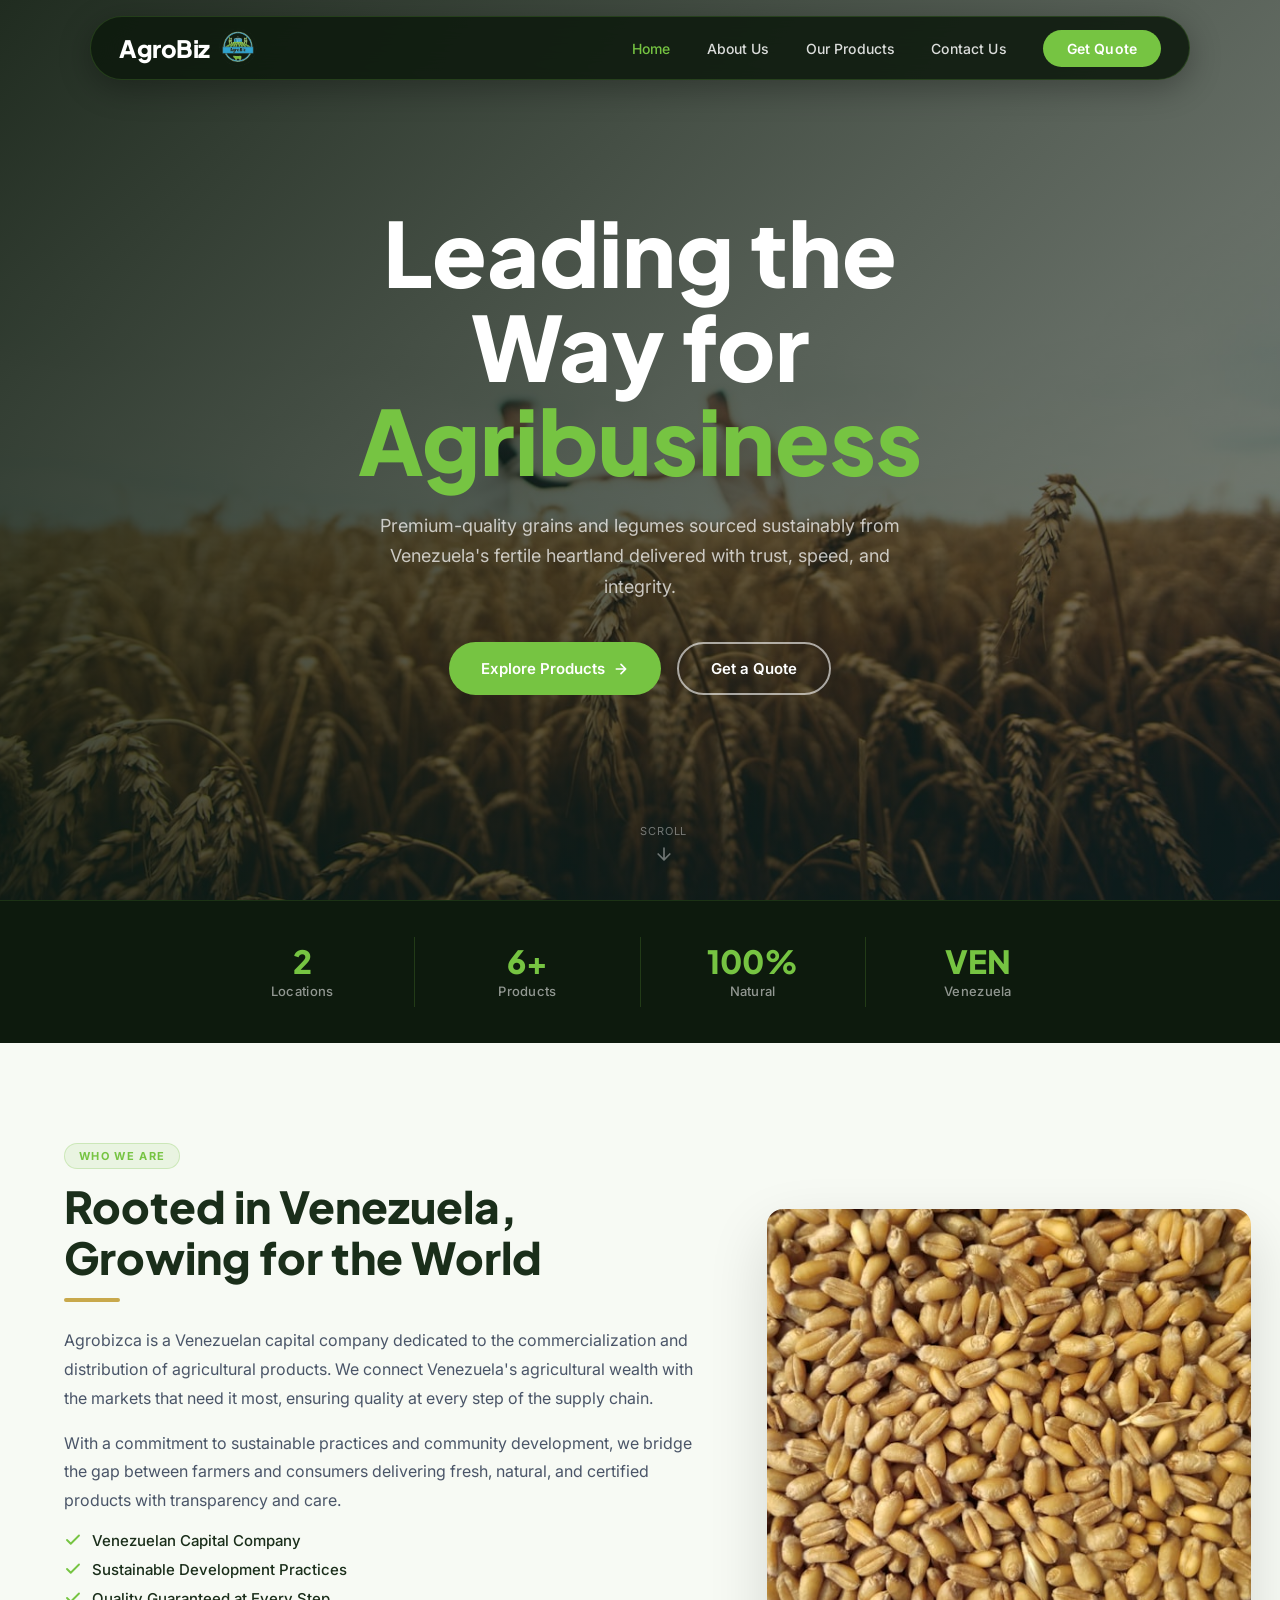
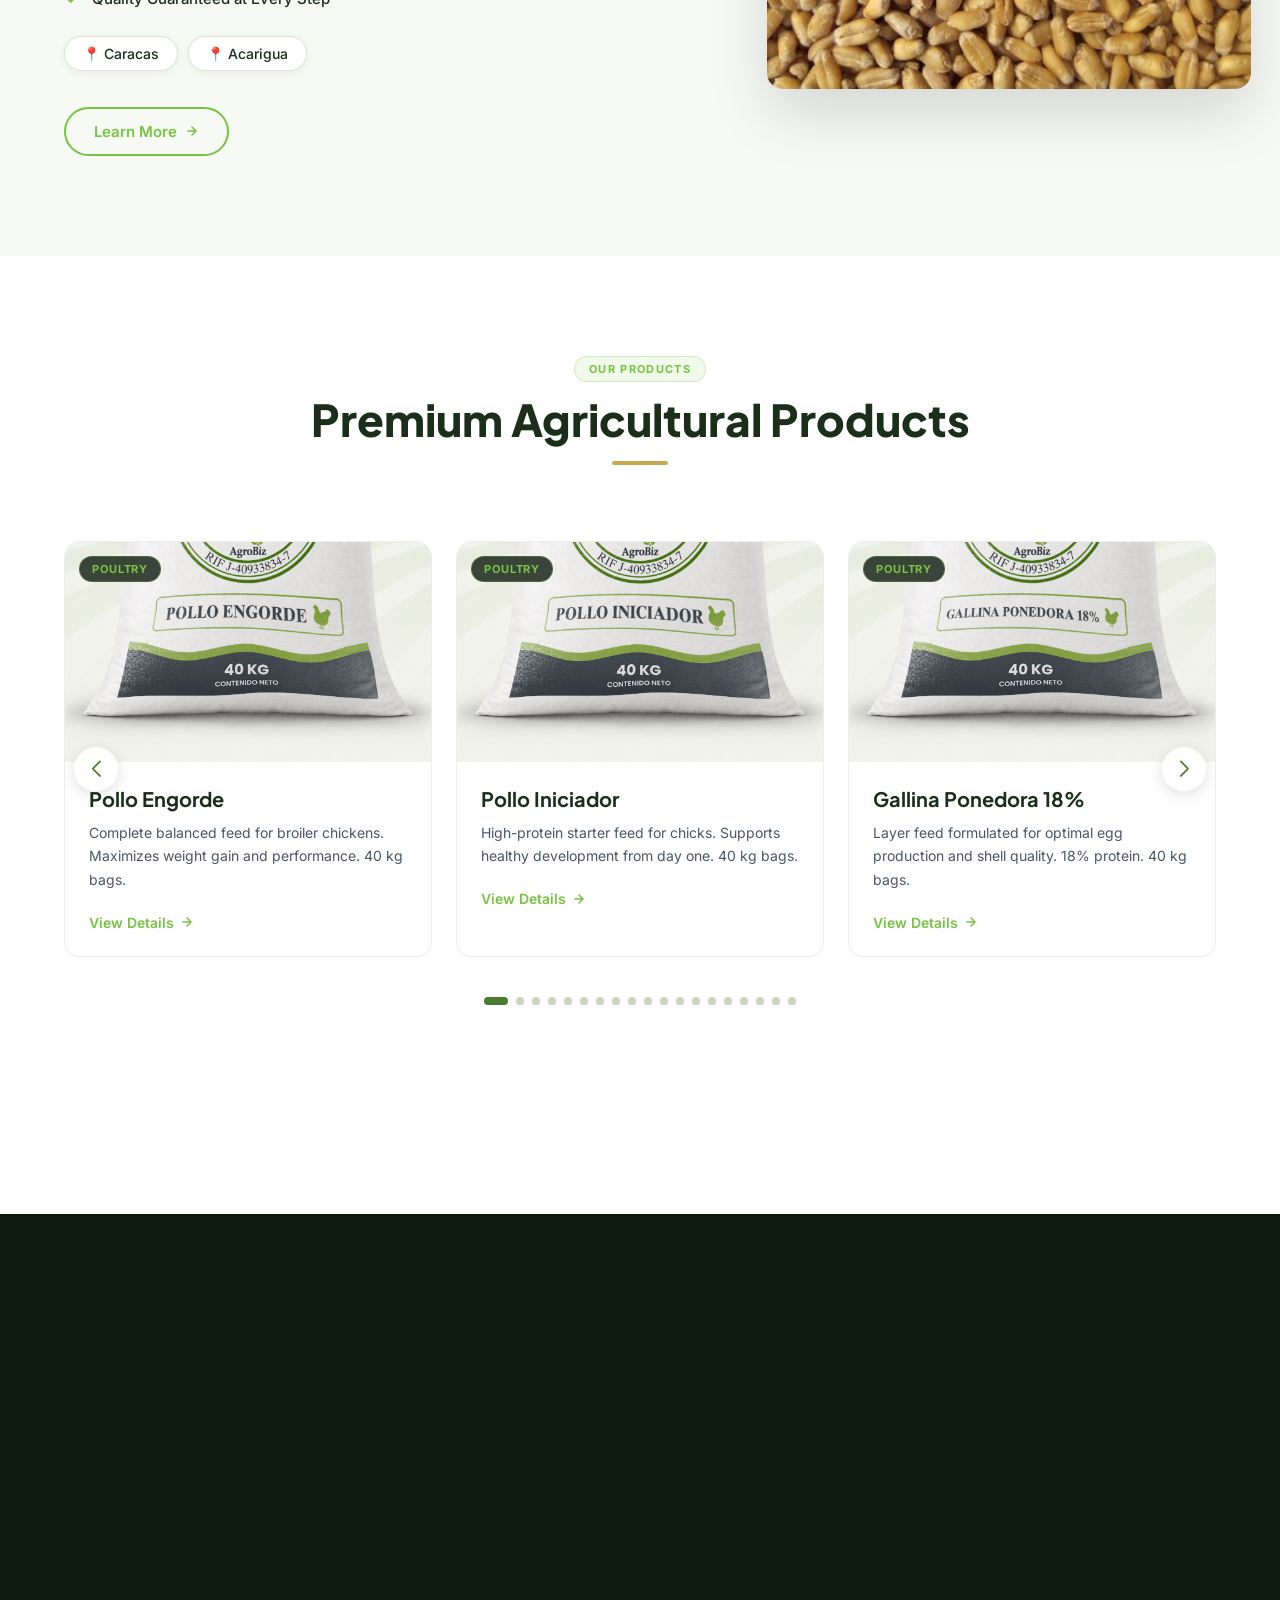
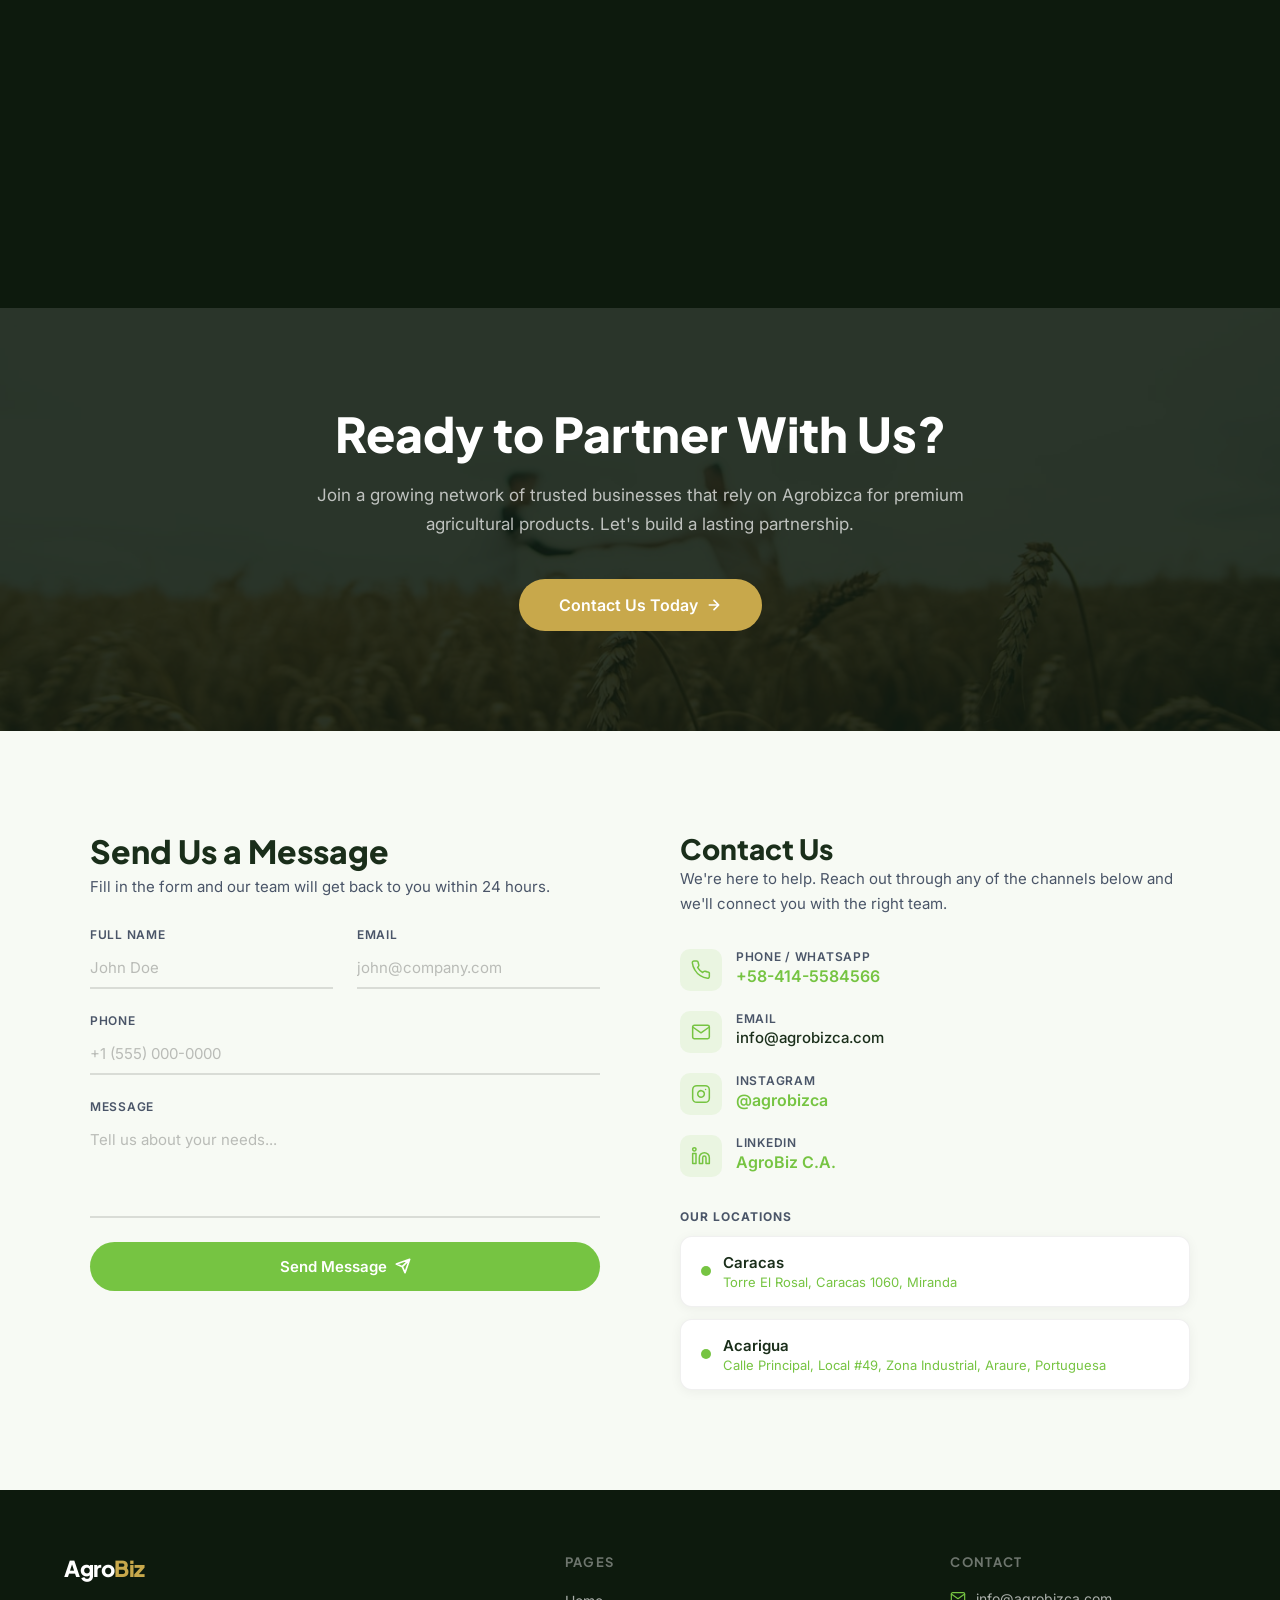
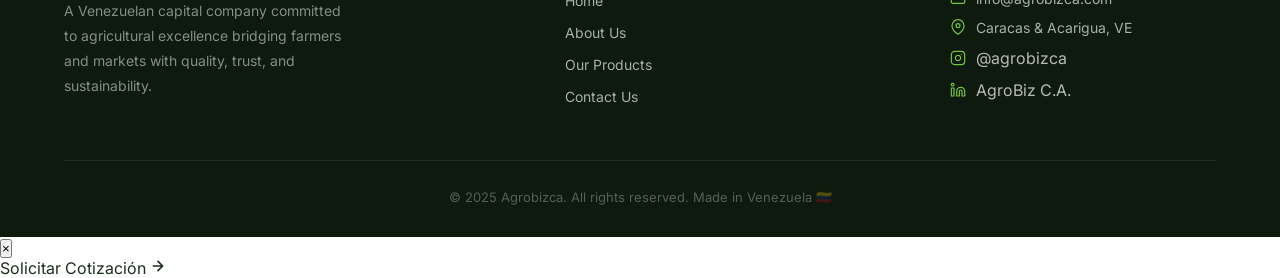
==== commit dd7eb35d: "fix: inline styles como respaldo para cache/ext issues" ====
--- a/index.html
+++ b/index.html
@@ -2395,19 +2395,31 @@
     }
     modal.classList.add('open');
     modal.setAttribute('aria-hidden', 'false');
+    // Belt-and-suspenders: force inline styles so cache/ext issues can't break layout
+    modal.style.position = 'fixed';
+    modal.style.top = '0';
+    modal.style.left = '0';
+    modal.style.width = '100vw';
+    modal.style.height = '100vh';
+    modal.style.zIndex = '2147483647';
+    modal.style.display = 'flex';
+    modal.style.alignItems = 'center';
+    modal.style.justifyContent = 'center';
+    modal.style.background = 'rgba(13, 26, 13, 0.92)';
+    modal.style.padding = '24px';
     document.documentElement.style.overflow = 'hidden';
     document.body.style.overflow = 'hidden';
-    // Move focus into the modal so aria-hidden doesn't trap it
     setTimeout(() => modalClose.focus(), 50);
   }
 
   function closeProductModal() {
-    // Remove focus from any element inside the modal BEFORE setting aria-hidden
     if (document.activeElement && modal.contains(document.activeElement)) {
       document.activeElement.blur();
     }
     modal.classList.remove('open');
     modal.setAttribute('aria-hidden', 'true');
+    // Clear inline styles so CSS can take over again
+    modal.style.cssText = '';
     document.documentElement.style.overflow = '';
     document.body.style.overflow = '';
   }
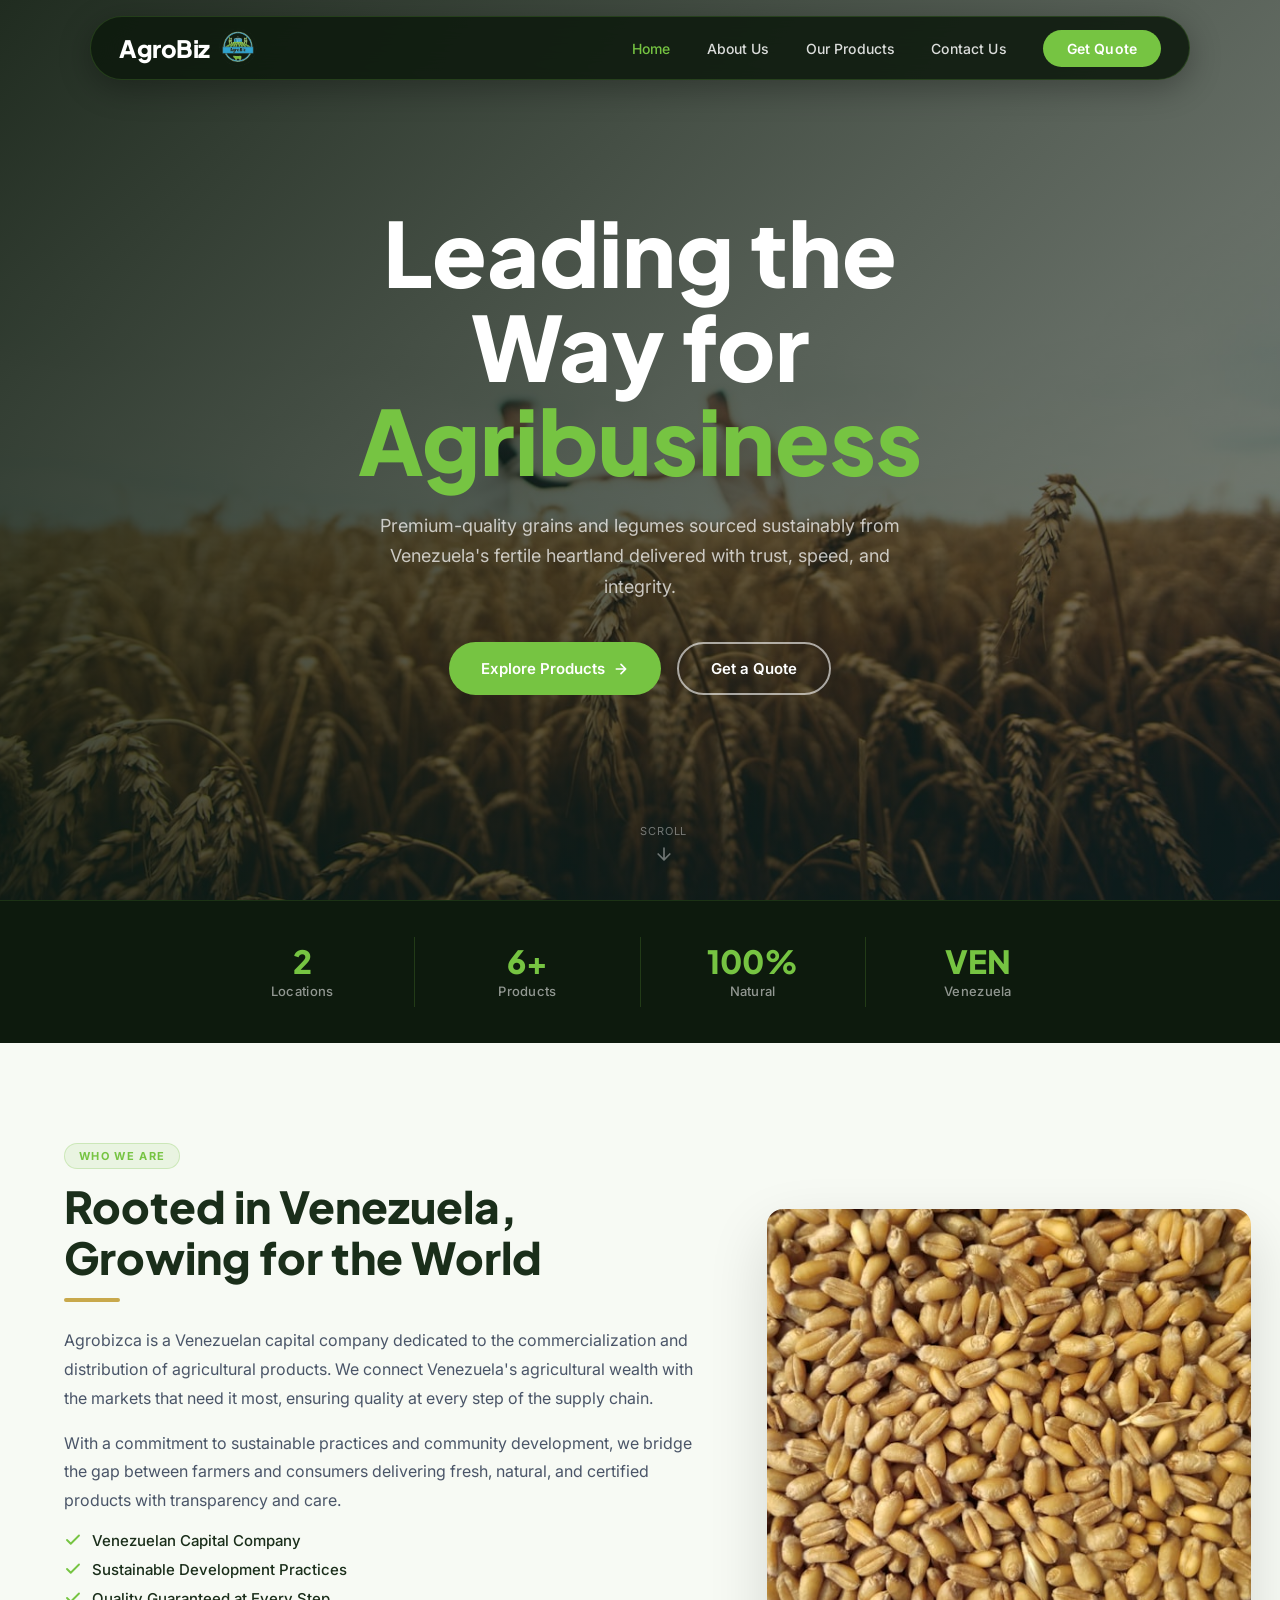
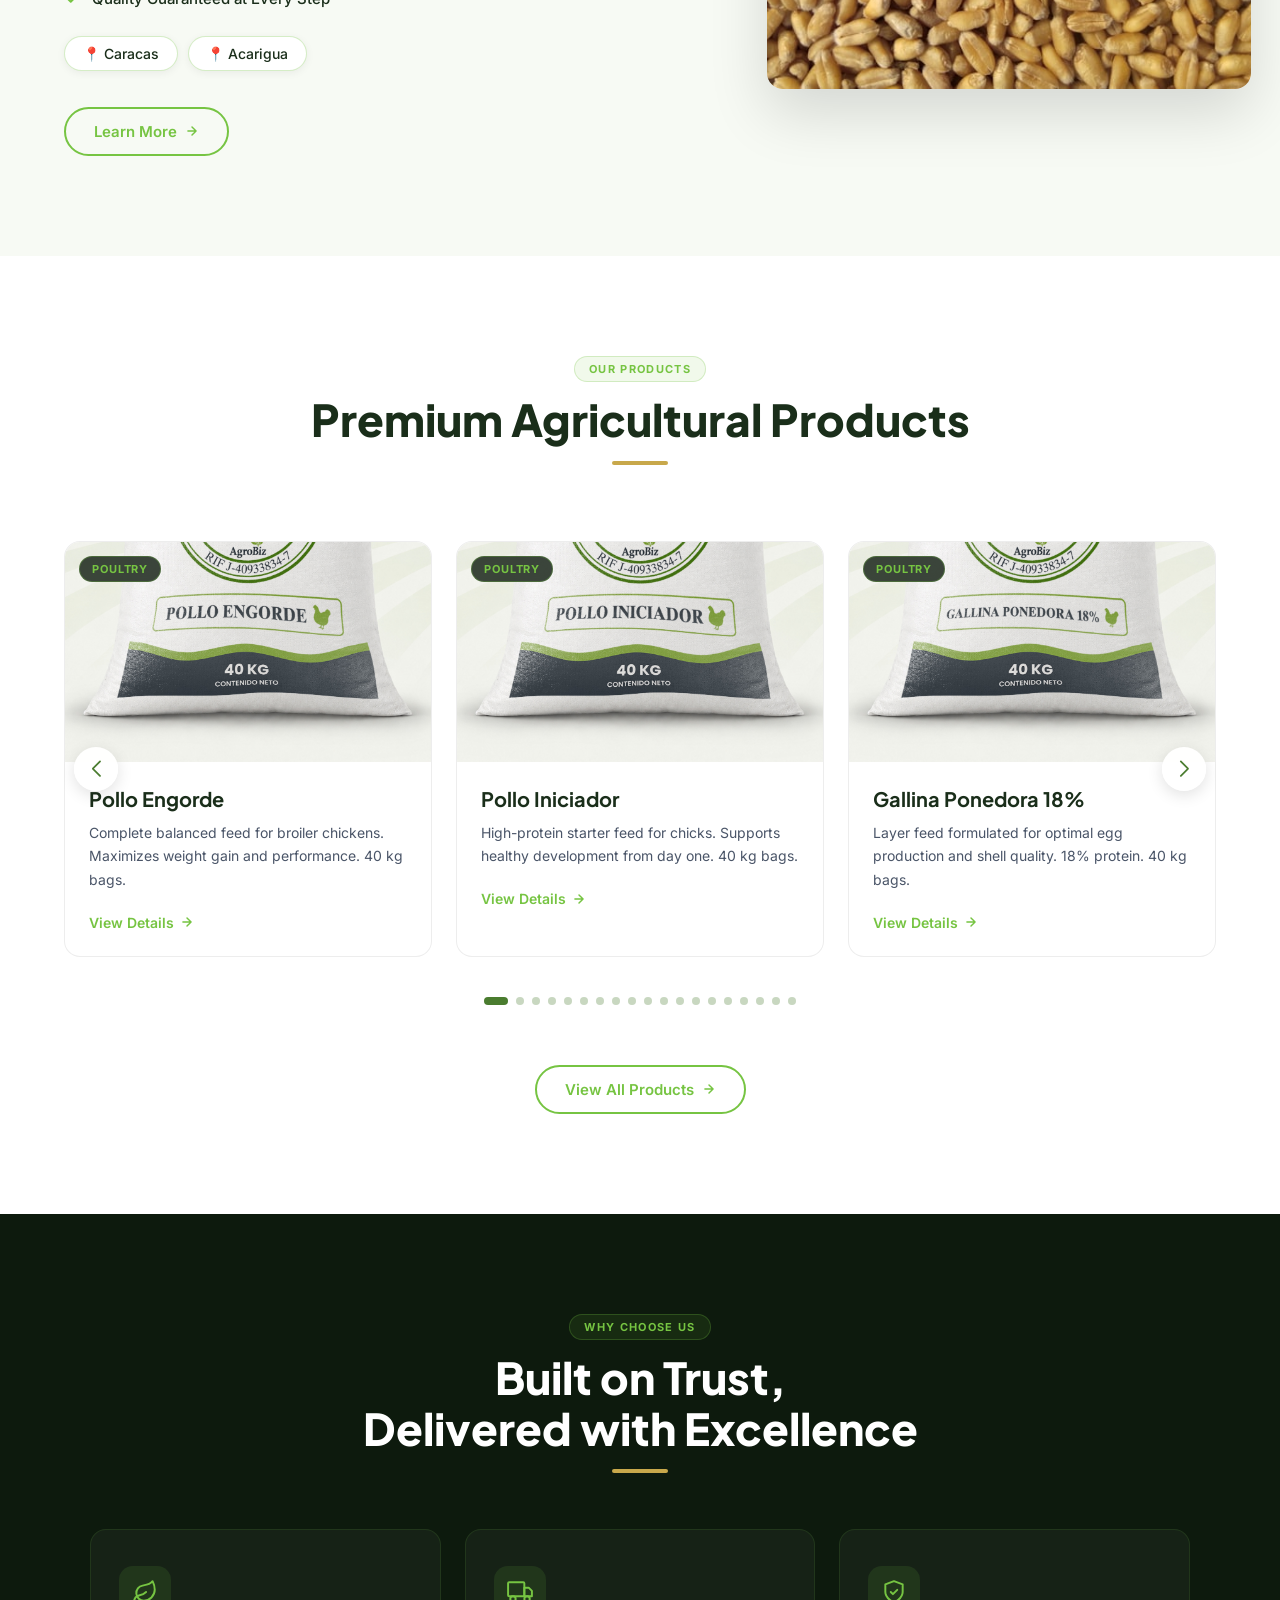
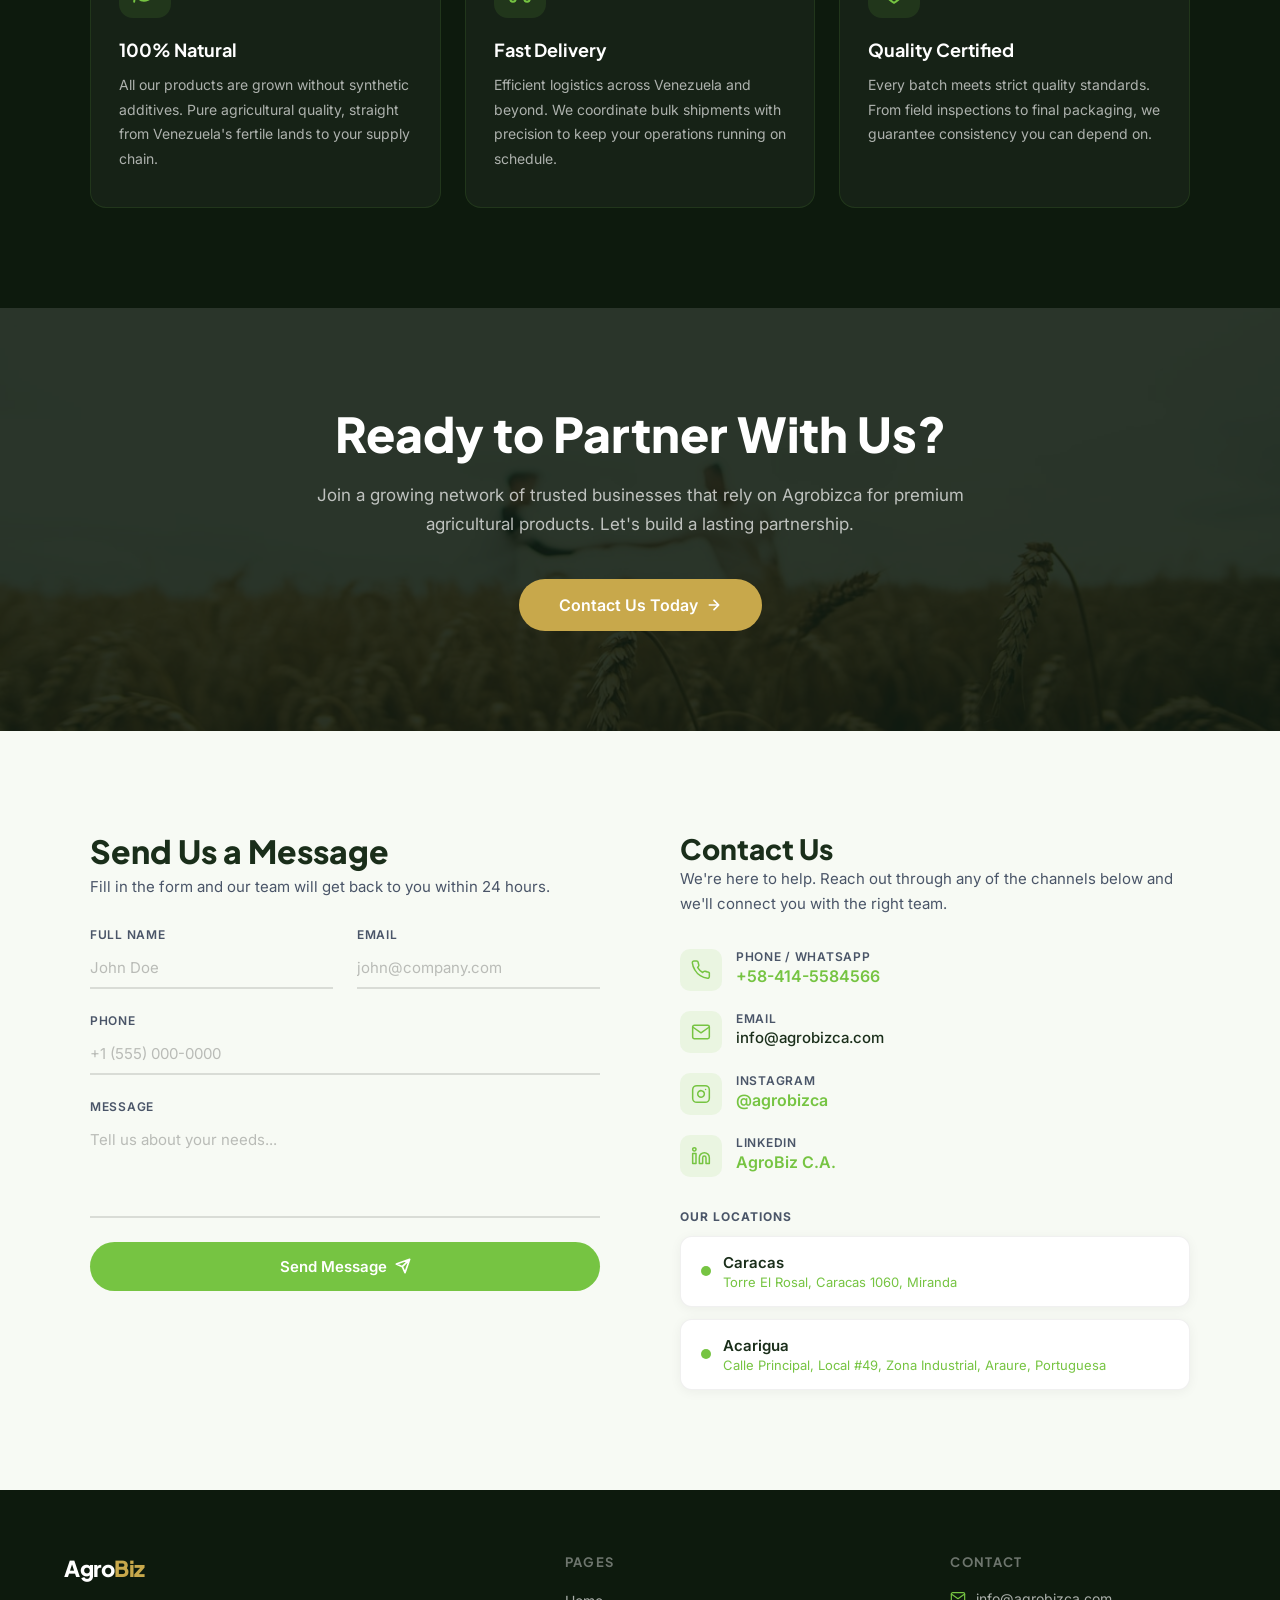
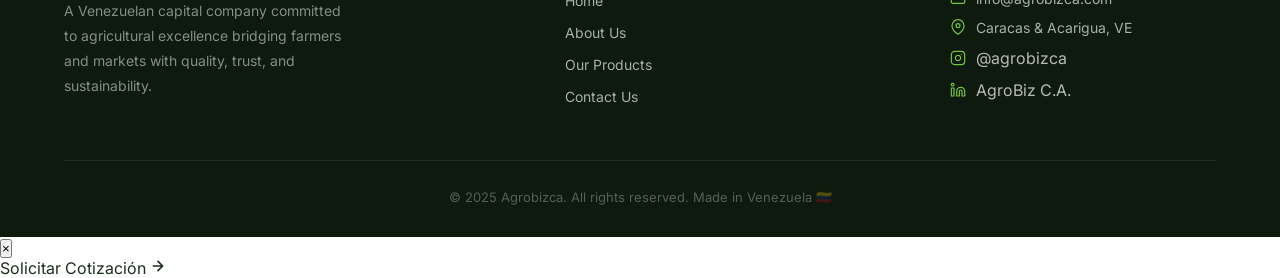
==== commit 5d5f49bd: "chore: v3.1 + no-cache headers to force browser refresh" ====
--- a/index.html
+++ b/index.html
@@ -3,8 +3,11 @@
 <head>
   <meta charset="UTF-8" />
   <meta name="viewport" content="width=device-width, initial-scale=1.0" />
-  <title>Agrobizca v3.0 – Venezuelan Agricultural Excellence</title>
-  <!-- deploy trigger v2 -->
+  <meta http-equiv="Cache-Control" content="no-cache, no-store, must-revalidate" />
+  <meta http-equiv="Pragma" content="no-cache" />
+  <meta http-equiv="Expires" content="0" />
+  <title>Agrobizca v3.1 – Venezuelan Agricultural Excellence</title>
+  <!-- deploy trigger v3 - force cache revalidation -->
   <meta name="description" content="Leading Venezuelan agribusiness company. Supplying premium corn, rice, and beans with sustainable practices from farm to table." />
 
   <!-- Google Fonts -->
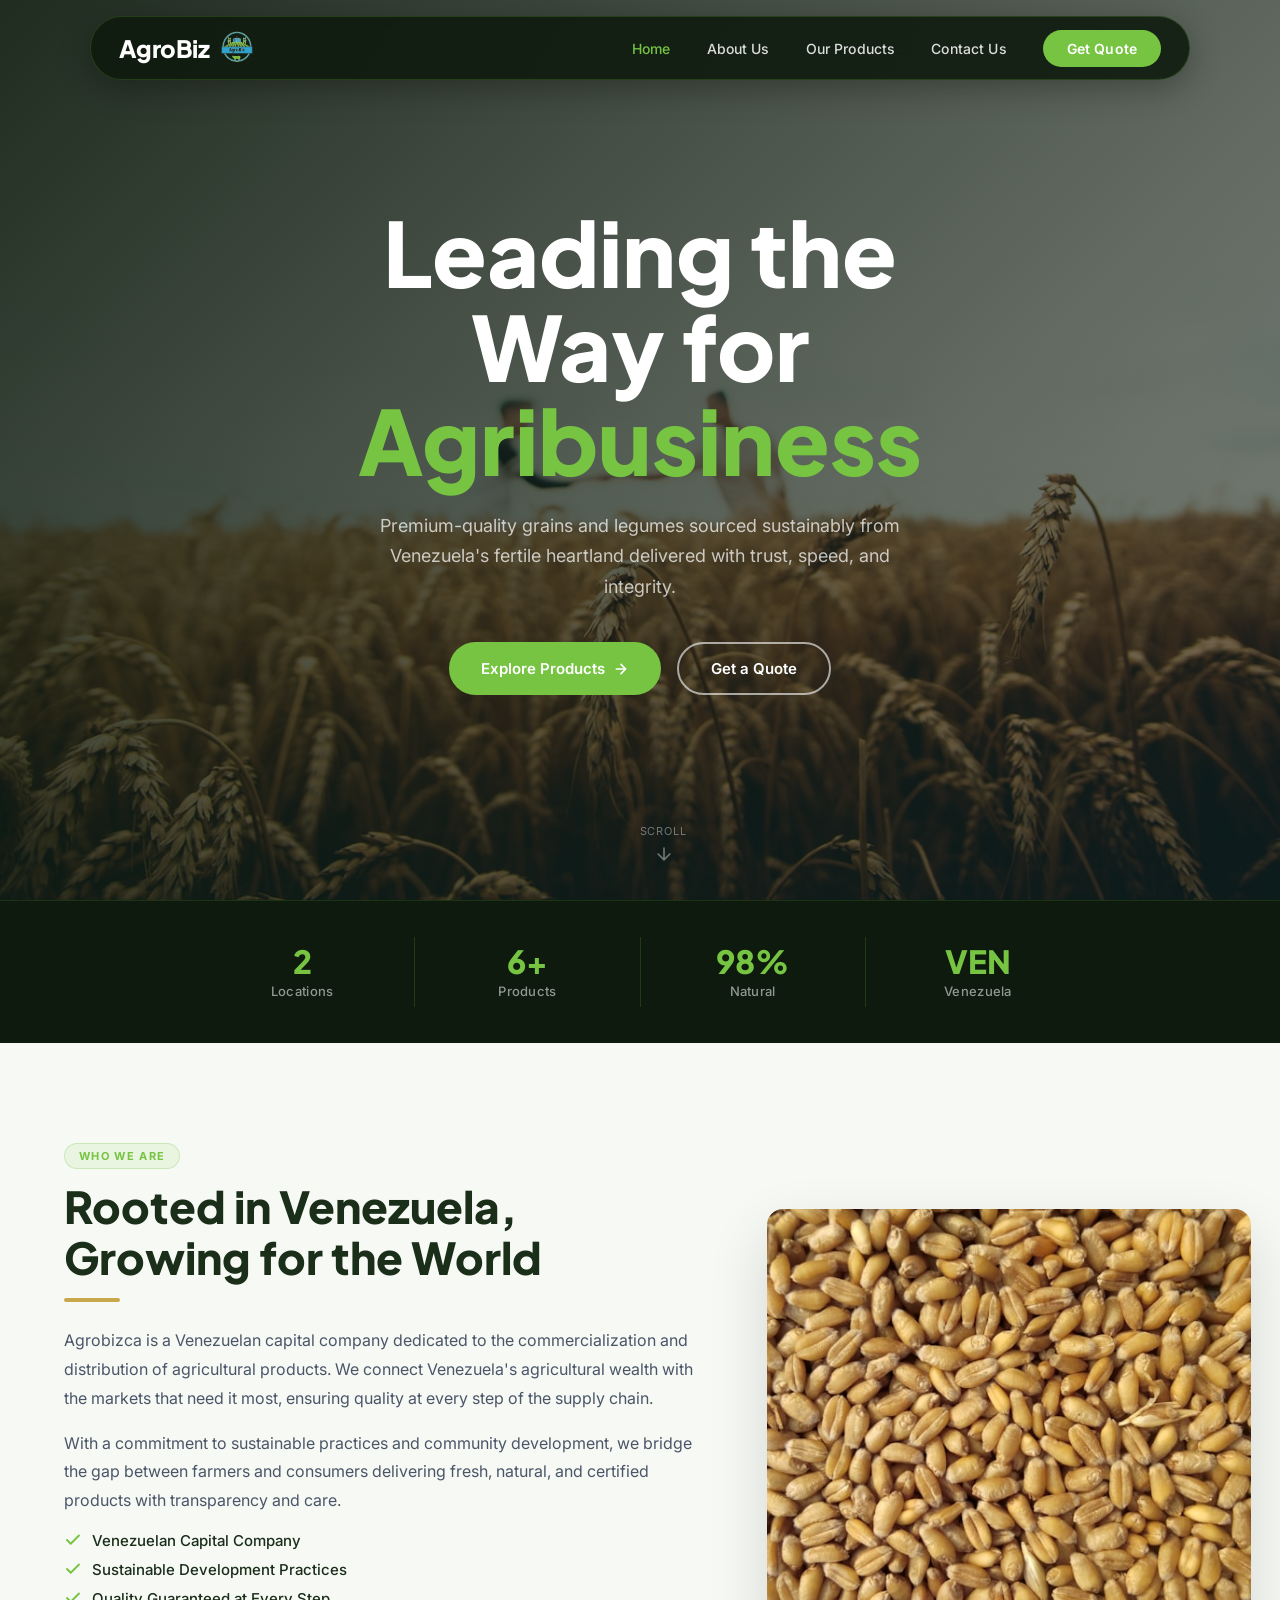
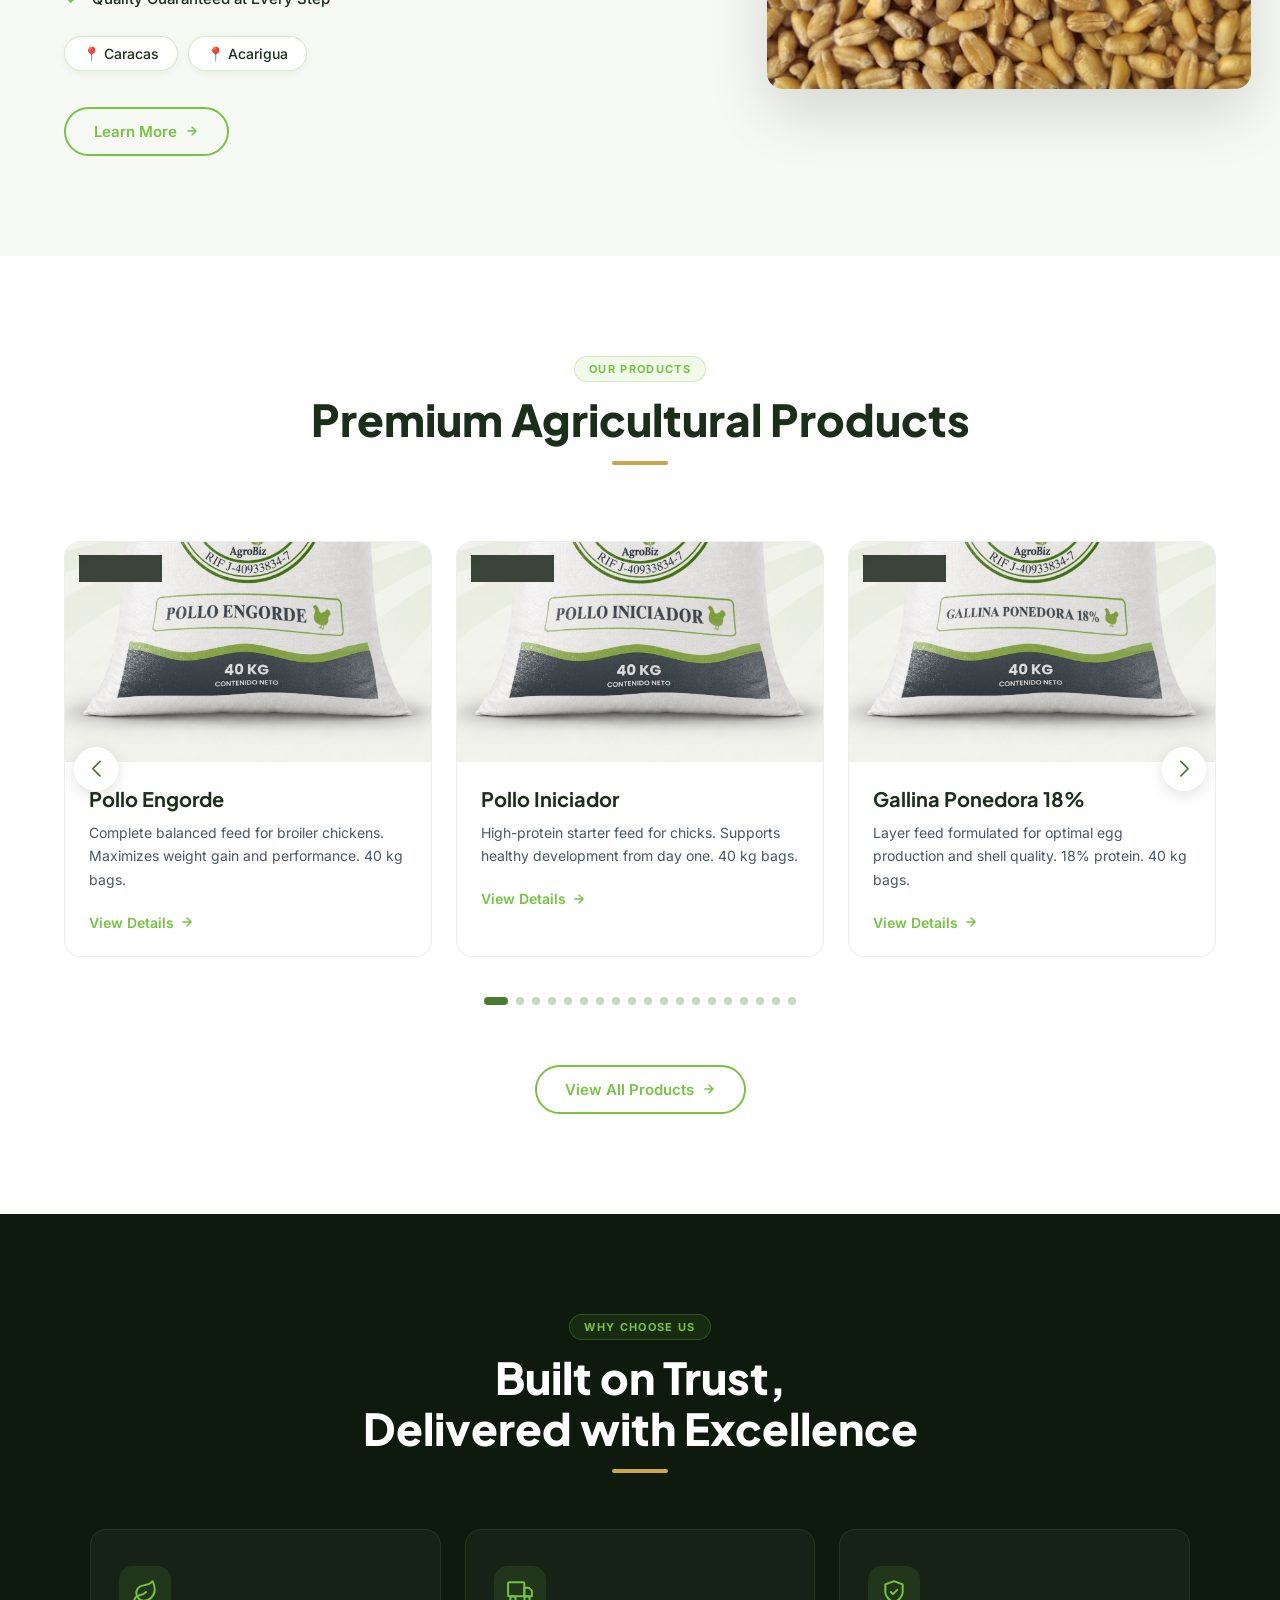
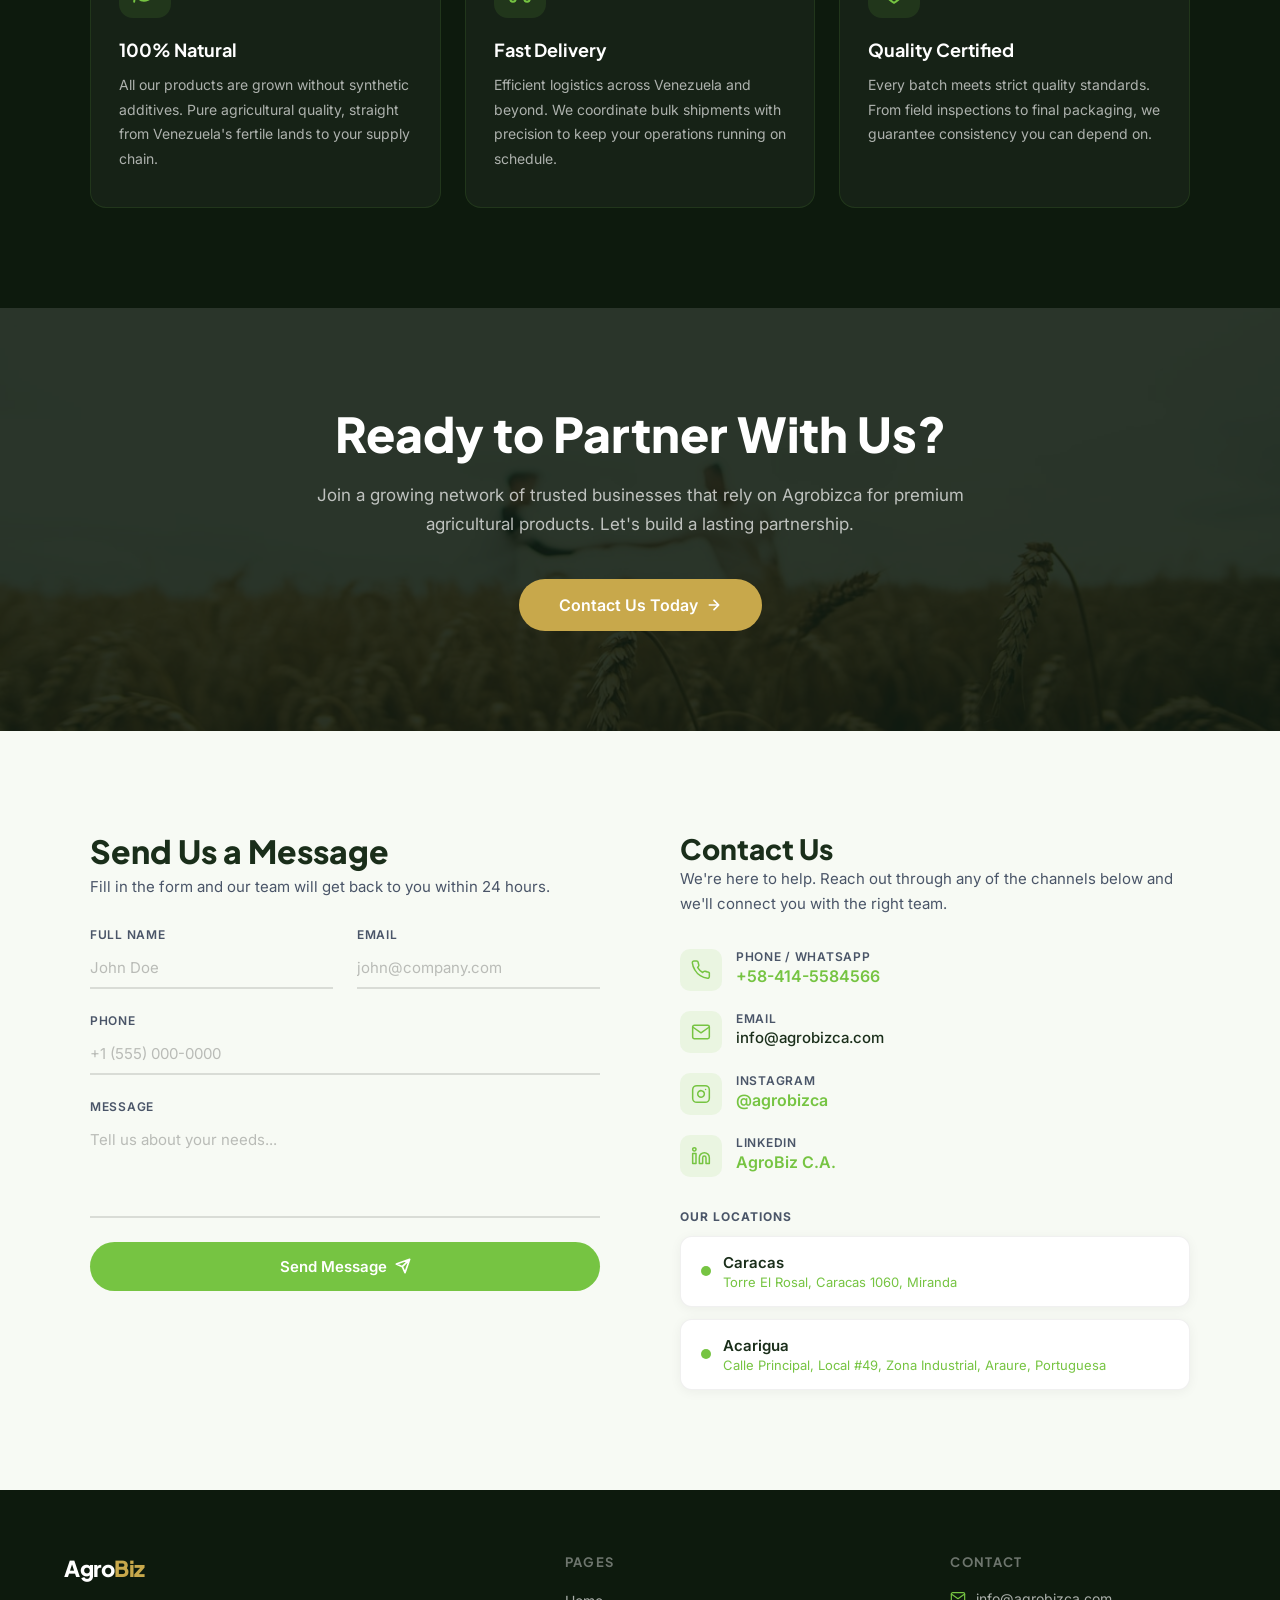
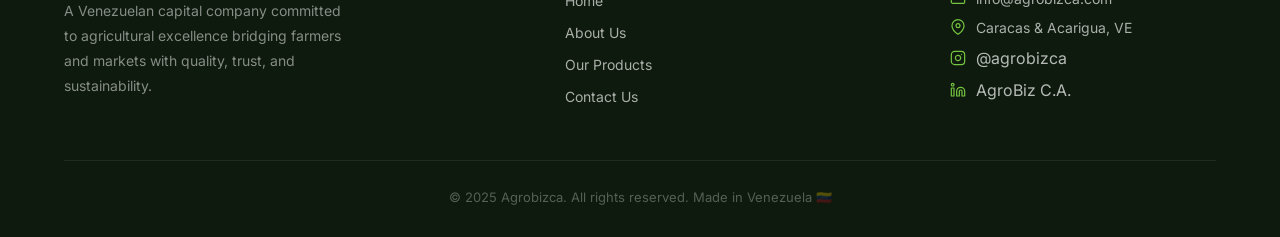
==== commit f033a528: "feat: replace index.html + modal.css (fixed by another AI)" ====
--- a/index.html
+++ b/index.html
@@ -29,6 +29,7 @@
       --bg-dark:       #0d1a0d;
       --green:         #76c442;
       --green-mid:     #4CAF50;
+      --green-dark:    #2f6b1f;
       --gold:          #c8a84b;
       --text-light:    #e8f0e8;
       --section-light: #f7faf4;
@@ -1313,168 +1314,11 @@
       .why-us { padding: 64px 5%; }
       .cta-banner { padding: 72px 5%; }
       .contact-preview { padding: 64px 5%; }
-
-      /* === Product Modal / Lightbox === */
-      .product-modal {
-        position: fixed;
-        top: 0;
-        left: 0;
-        width: 100vw;
-        height: 100vh;
-        z-index: 2147483647;
-        display: none;
-        align-items: center;
-        justify-content: center;
-        padding: 24px;
-        background: rgba(13, 26, 13, 0.92);
-        backdrop-filter: blur(8px);
-        animation: fadeIn 0.25s ease;
-        overflow-y: auto;
-      }
-      .product-modal.open { display: flex; }
-      .product-modal__inner {
-        background: #fff;
-        border-radius: 24px;
-        max-width: 980px;
-        width: 100%;
-        max-height: 92vh;
-        overflow: hidden;
-        display: grid;
-        grid-template-columns: 1.1fr 1fr;
-        box-shadow: 0 30px 80px rgba(0,0,0,0.4);
-        position: relative;
-        animation: scaleIn 0.3s cubic-bezier(.2,.9,.3,1);
-      }
-      .product-modal__close {
-        position: absolute;
-        top: 16px;
-        right: 16px;
-        width: 40px;
-        height: 40px;
-        border-radius: 50%;
-        border: none;
-        background: rgba(13, 26, 13, 0.08);
-        cursor: pointer;
-        font-size: 22px;
-        z-index: 2;
-        transition: all 0.2s;
-      }
-      .product-modal__close:hover { background: rgba(13, 26, 13, 0.18); transform: rotate(90deg); }
-      .product-modal__gallery {
-        background: #f0f7ea;
-        padding: 28px;
-        display: flex;
-        flex-direction: column;
-        gap: 12px;
-      }
-      .product-modal__main-img {
-        width: 100%;
-        aspect-ratio: 1 / 1;
-        border-radius: 16px;
-        overflow: hidden;
-        background: #fff;
-        display: flex;
-        align-items: center;
-        justify-content: center;
-      }
-      .product-modal__main-img img {
-        max-width: 100%;
-        max-height: 100%;
-        object-fit: contain;
-      }
-      .product-modal__thumbs {
-        display: grid;
-        grid-template-columns: repeat(3, 1fr);
-        gap: 8px;
-      }
-      .product-modal__thumb {
-        aspect-ratio: 1 / 1;
-        border-radius: 10px;
-        overflow: hidden;
-        background: #fff;
-        cursor: pointer;
-        border: 2px solid transparent;
-        transition: all 0.2s;
-        padding: 0;
-      }
-      .product-modal__thumb img { width: 100%; height: 100%; object-fit: contain; }
-      .product-modal__thumb:hover { border-color: var(--green); transform: translateY(-2px); }
-      .product-modal__thumb.active { border-color: var(--green); }
-      .product-modal__body {
-        padding: 36px 32px;
-        display: flex;
-        flex-direction: column;
-        gap: 16px;
-        overflow-y: auto;
-      }
-      .product-modal__tag {
-        display: inline-block;
-        background: rgba(74, 124, 47, 0.12);
-        color: var(--green);
-        padding: 5px 14px;
-        border-radius: 999px;
-        font-size: 12px;
-        font-weight: 700;
-        text-transform: uppercase;
-        letter-spacing: 0.06em;
-        align-self: flex-start;
-      }
-      .product-modal__title {
-        font-family: 'Plus Jakarta Sans', sans-serif;
-        font-size: 32px;
-        font-weight: 800;
-        color: var(--green-dark);
-        line-height: 1.15;
-        margin: 0;
-      }
-      .product-modal__desc {
-        font-size: 15px;
-        line-height: 1.6;
-        color: #2d3a2a;
-        opacity: 0.85;
-      }
-      .product-modal__specs {
-        display: grid;
-        grid-template-columns: 1fr 1fr;
-        gap: 10px;
-        margin-top: 6px;
-      }
-      .product-modal__spec {
-        background: #f7faf4;
-        padding: 12px 14px;
-        border-radius: 12px;
-        border: 1px solid rgba(74, 124, 47, 0.12);
-      }
-      .product-modal__spec-label { font-size: 11px; color: var(--green); font-weight: 700; text-transform: uppercase; letter-spacing: 0.04em; }
-      .product-modal__spec-value { font-size: 15px; color: var(--green-dark); font-weight: 700; margin-top: 2px; }
-      .product-modal__cta {
-        margin-top: auto;
-        padding: 14px 20px;
-        background: var(--green);
-        color: white;
-        border: none;
-        border-radius: 12px;
-        font-weight: 700;
-        cursor: pointer;
-        font-size: 15px;
-        text-decoration: none;
-        display: flex;
-        align-items: center;
-        justify-content: center;
-        gap: 8px;
-        transition: all 0.2s;
-      }
-      .product-modal__cta:hover { background: var(--green-dark); transform: translateY(-2px); }
-      @keyframes fadeIn { from { opacity: 0; } to { opacity: 1; } }
-      @keyframes scaleIn { from { transform: scale(0.92); opacity: 0; } to { transform: scale(1); opacity: 1; } }
-      @media (max-width: 720px) {
-        .product-modal__inner { grid-template-columns: 1fr; max-height: 95vh; overflow-y: auto; }
-        .product-modal__gallery { padding: 20px; }
-        .product-modal__body { padding: 24px 20px; }
-        .product-modal__title { font-size: 24px; }
-      }
     }
   </style>
+
+  <!-- Modal CSS - external stylesheet, must stay in head -->
+  <link rel="stylesheet" href="css/modal.css?v=5" />
 </head>
 <body>
 
@@ -1641,133 +1485,133 @@
       <div class="swiper-wrapper">
 
         <div class="swiper-slide">
-          <div class="product-card">
+          <div class="product-card" data-product="pollo-engorde">
             <div class="product-img-wrap" style="background:#f0f7ea;"><img src="images/carrusel/pollo-engorde.jpg" alt="Pollo Engorde" style="width:100%;height:100%;object-fit:cover;"><span class="product-tag">Poultry</span></div>
             <div class="product-body"><h3>Pollo Engorde</h3><p>Complete balanced feed for broiler chickens. Maximizes weight gain and performance. 40 kg bags.</p><a href="#" class="product-link">View Details <svg width="14" height="14" viewBox="0 0 24 24" fill="none" stroke="currentColor" stroke-width="2.5" stroke-linecap="round" stroke-linejoin="round"><path d="M5 12h14M12 5l7 7-7 7"/></svg></a></div>
           </div>
         </div>
 
         <div class="swiper-slide">
-          <div class="product-card">
+          <div class="product-card" data-product="pollo-iniciador">
             <div class="product-img-wrap" style="background:#f0f7ea;"><img src="images/carrusel/pollo-iniciador.jpg" alt="Pollo Iniciador" style="width:100%;height:100%;object-fit:cover;"><span class="product-tag">Poultry</span></div>
             <div class="product-body"><h3>Pollo Iniciador</h3><p>High-protein starter feed for chicks. Supports healthy development from day one. 40 kg bags.</p><a href="#" class="product-link">View Details <svg width="14" height="14" viewBox="0 0 24 24" fill="none" stroke="currentColor" stroke-width="2.5" stroke-linecap="round" stroke-linejoin="round"><path d="M5 12h14M12 5l7 7-7 7"/></svg></a></div>
           </div>
         </div>
 
         <div class="swiper-slide">
-          <div class="product-card">
+          <div class="product-card" data-product="gallina-ponedora">
             <div class="product-img-wrap" style="background:#f0f7ea;"><img src="images/carrusel/gallina-ponedora.jpg" alt="Gallina Ponedora" style="width:100%;height:100%;object-fit:cover;"><span class="product-tag">Poultry</span></div>
             <div class="product-body"><h3>Gallina Ponedora 18%</h3><p>Layer feed formulated for optimal egg production and shell quality. 18% protein. 40 kg bags.</p><a href="#" class="product-link">View Details <svg width="14" height="14" viewBox="0 0 24 24" fill="none" stroke="currentColor" stroke-width="2.5" stroke-linecap="round" stroke-linejoin="round"><path d="M5 12h14M12 5l7 7-7 7"/></svg></a></div>
           </div>
         </div>
 
         <div class="swiper-slide">
-          <div class="product-card">
+          <div class="product-card" data-product="cerdo-gestante">
             <div class="product-img-wrap" style="background:#f0f7ea;"><img src="images/carrusel/cerdo-gestante.jpg" alt="Cerdo Gestante" style="width:100%;height:100%;object-fit:cover;"><span class="product-tag">Swine</span></div>
             <div class="product-body"><h3>Cerdo Gestante</h3><p>Specialized nutrition for pregnant sows. Supports gestation, fetal development and sow health. 40 kg bags.</p><a href="#" class="product-link">View Details <svg width="14" height="14" viewBox="0 0 24 24" fill="none" stroke="currentColor" stroke-width="2.5" stroke-linecap="round" stroke-linejoin="round"><path d="M5 12h14M12 5l7 7-7 7"/></svg></a></div>
           </div>
         </div>
 
         <div class="swiper-slide">
-          <div class="product-card">
+          <div class="product-card" data-product="cerdo-lactante">
             <div class="product-img-wrap" style="background:#f0f7ea;"><img src="images/carrusel/cerdo-lactante.jpg" alt="Cerdo Lactante" style="width:100%;height:100%;object-fit:cover;"><span class="product-tag">Swine</span></div>
             <div class="product-body"><h3>Cerdo Lactante 18%</h3><p>Nutrient-dense feed for lactating sows. Maintains milk production during nursing. 18% protein. 40 kg bags.</p><a href="#" class="product-link">View Details <svg width="14" height="14" viewBox="0 0 24 24" fill="none" stroke="currentColor" stroke-width="2.5" stroke-linecap="round" stroke-linejoin="round"><path d="M5 12h14M12 5l7 7-7 7"/></svg></a></div>
           </div>
         </div>
 
         <div class="swiper-slide">
-          <div class="product-card">
+          <div class="product-card" data-product="cerdo-iniciador">
             <div class="product-img-wrap" style="background:#f0f7ea;"><img src="images/carrusel/cerdo-iniciador.jpg" alt="Cerdo Iniciador" style="width:100%;height:100%;object-fit:cover;"><span class="product-tag">Swine</span></div>
             <div class="product-body"><h3>Cerdo Iniciador 18%</h3><p>Highly digestible starter feed for piglets. Essential nutrients for a strong foundation. 18% protein. 40 kg bags.</p><a href="#" class="product-link">View Details <svg width="14" height="14" viewBox="0 0 24 24" fill="none" stroke="currentColor" stroke-width="2.5" stroke-linecap="round" stroke-linejoin="round"><path d="M5 12h14M12 5l7 7-7 7"/></svg></a></div>
           </div>
         </div>
 
         <div class="swiper-slide">
-          <div class="product-card">
+          <div class="product-card" data-product="cerdo-desarrollo">
             <div class="product-img-wrap" style="background:#f0f7ea;"><img src="images/carrusel/cerdo-desarrollo.jpg" alt="Cerdo Desarrollo" style="width:100%;height:100%;object-fit:cover;"><span class="product-tag">Swine</span></div>
             <div class="product-body"><h3>Cerdo Desarrollo 17%</h3><p>Growth-stage feed for pigs. 17% protein for skeletal and muscular development. 40 kg bags.</p><a href="#" class="product-link">View Details <svg width="14" height="14" viewBox="0 0 24 24" fill="none" stroke="currentColor" stroke-width="2.5" stroke-linecap="round" stroke-linejoin="round"><path d="M5 12h14M12 5l7 7-7 7"/></svg></a></div>
           </div>
         </div>
 
         <div class="swiper-slide">
-          <div class="product-card">
+          <div class="product-card" data-product="cerdo-engorde">
             <div class="product-img-wrap" style="background:#f0f7ea;"><img src="images/carrusel/cerdo-engorde.jpg" alt="Cerdo Engorde" style="width:100%;height:100%;object-fit:cover;"><span class="product-tag">Swine</span></div>
             <div class="product-body"><h3>Cerdo Engorde 16%</h3><p>Finishing feed for pigs. 16% protein for optimal muscle development and weight gain. 40 kg bags.</p><a href="#" class="product-link">View Details <svg width="14" height="14" viewBox="0 0 24 24" fill="none" stroke="currentColor" stroke-width="2.5" stroke-linecap="round" stroke-linejoin="round"><path d="M5 12h14M12 5l7 7-7 7"/></svg></a></div>
           </div>
         </div>
 
         <div class="swiper-slide">
-          <div class="product-card">
+          <div class="product-card" data-product="multicerdo">
             <div class="product-img-wrap" style="background:#f0f7ea;"><img src="images/carrusel/multicerdo.jpg" alt="Multicerdo" style="width:100%;height:100%;object-fit:cover;"><span class="product-tag">Swine</span></div>
             <div class="product-body"><h3>Multicerdo 13%</h3><p>Versatile multi-purpose swine feed. 13% protein for balanced nutrition across stages. 40 kg bags.</p><a href="#" class="product-link">View Details <svg width="14" height="14" viewBox="0 0 24 24" fill="none" stroke="currentColor" stroke-width="2.5" stroke-linecap="round" stroke-linejoin="round"><path d="M5 12h14M12 5l7 7-7 7"/></svg></a></div>
           </div>
         </div>
 
         <div class="swiper-slide">
-          <div class="product-card">
+          <div class="product-card" data-product="ceba-engorde-18">
             <div class="product-img-wrap" style="background:#f0f7ea;"><img src="images/carrusel/ceba-engorde-18.jpg" alt="Ceba Engorde 18%" style="width:100%;height:100%;object-fit:cover;"><span class="product-tag">Cattle</span></div>
             <div class="product-body"><h3>Ceba Engorde 18%</h3><p>Finishing feed for cattle. 18% protein optimized for fattening and weight gain. 40 kg bags.</p><a href="#" class="product-link">View Details <svg width="14" height="14" viewBox="0 0 24 24" fill="none" stroke="currentColor" stroke-width="2.5" stroke-linecap="round" stroke-linejoin="round"><path d="M5 12h14M12 5l7 7-7 7"/></svg></a></div>
           </div>
         </div>
 
         <div class="swiper-slide">
-          <div class="product-card">
+          <div class="product-card" data-product="vaca-lechera-15">
             <div class="product-img-wrap" style="background:#f0f7ea;"><img src="images/carrusel/vaca-lechera-15.jpg" alt="Vaca Lechera 15%" style="width:100%;height:100%;object-fit:cover;"><span class="product-tag">Cattle</span></div>
             <div class="product-body"><h3>Vaca Lechera 15%</h3><p>Dairy cow feed. 15% protein formulated for milk production and herd health. 40 kg bags.</p><a href="#" class="product-link">View Details <svg width="14" height="14" viewBox="0 0 24 24" fill="none" stroke="currentColor" stroke-width="2.5" stroke-linecap="round" stroke-linejoin="round"><path d="M5 12h14M12 5l7 7-7 7"/></svg></a></div>
           </div>
         </div>
 
         <div class="swiper-slide">
-          <div class="product-card">
+          <div class="product-card" data-product="vaca-lechera-18">
             <div class="product-img-wrap" style="background:#f0f7ea;"><img src="images/carrusel/vaca-lechera-18.jpg" alt="Vaca Lechera 18%" style="width:100%;height:100%;object-fit:cover;"><span class="product-tag">Cattle</span></div>
             <div class="product-body"><h3>Vaca Lechera 18%</h3><p>High-performance dairy feed. 18% protein for elevated milk yield. 40 kg bags.</p><a href="#" class="product-link">View Details <svg width="14" height="14" viewBox="0 0 24 24" fill="none" stroke="currentColor" stroke-width="2.5" stroke-linecap="round" stroke-linejoin="round"><path d="M5 12h14M12 5l7 7-7 7"/></svg></a></div>
           </div>
         </div>
 
         <div class="swiper-slide">
-          <div class="product-card">
+          <div class="product-card" data-product="vaca-lechera-premium">
             <div class="product-img-wrap" style="background:#f0f7ea;"><img src="images/carrusel/vaca-lechera-premium.jpg" alt="Vaca Lechera Premium" style="width:100%;height:100%;object-fit:cover;"><span class="product-tag">Cattle</span></div>
             <div class="product-body"><h3>Vaca Lechera Premium 21%</h3><p>Premium dairy formula. 21% protein for top-tier herds and maximum milk output. 40 kg bags.</p><a href="#" class="product-link">View Details <svg width="14" height="14" viewBox="0 0 24 24" fill="none" stroke="currentColor" stroke-width="2.5" stroke-linecap="round" stroke-linejoin="round"><path d="M5 12h14M12 5l7 7-7 7"/></svg></a></div>
           </div>
         </div>
 
         <div class="swiper-slide">
-          <div class="product-card">
+          <div class="product-card" data-product="multipro-premium">
             <div class="product-img-wrap" style="background:#f0f7ea;"><img src="images/carrusel/multipro-premium.jpg" alt="Multipro Premium" style="width:100%;height:100%;object-fit:cover;"><span class="product-tag">Cattle</span></div>
             <div class="product-body"><h3>Multipro Premium 15%</h3><p>Premium multi-purpose cattle feed. 15% protein for diverse herd needs. 40 kg bags.</p><a href="#" class="product-link">View Details <svg width="14" height="14" viewBox="0 0 24 24" fill="none" stroke="currentColor" stroke-width="2.5" stroke-linecap="round" stroke-linejoin="round"><path d="M5 12h14M12 5l7 7-7 7"/></svg></a></div>
           </div>
         </div>
 
         <div class="swiper-slide">
-          <div class="product-card">
+          <div class="product-card" data-product="multipro-13">
             <div class="product-img-wrap" style="background:#f0f7ea;"><img src="images/carrusel/multipro-13.jpg" alt="Multipro 13%" style="width:100%;height:100%;object-fit:cover;"><span class="product-tag">Cattle</span></div>
             <div class="product-body"><h3>Multipro 13%</h3><p>Versatile multi-purpose cattle feed. 13% protein for balanced nutrition. 40 kg bags.</p><a href="#" class="product-link">View Details <svg width="14" height="14" viewBox="0 0 24 24" fill="none" stroke="currentColor" stroke-width="2.5" stroke-linecap="round" stroke-linejoin="round"><path d="M5 12h14M12 5l7 7-7 7"/></svg></a></div>
           </div>
         </div>
 
         <div class="swiper-slide">
-          <div class="product-card">
+          <div class="product-card" data-product="multipro-11">
             <div class="product-img-wrap" style="background:#f0f7ea;"><img src="images/carrusel/multipro-11.jpg" alt="Multipro 11%" style="width:100%;height:100%;object-fit:cover;"><span class="product-tag">Cattle</span></div>
             <div class="product-body"><h3>Multipro 11%</h3><p>Economy multi-purpose cattle feed. 11% protein for maintenance and growth. 40 kg bags.</p><a href="#" class="product-link">View Details <svg width="14" height="14" viewBox="0 0 24 24" fill="none" stroke="currentColor" stroke-width="2.5" stroke-linecap="round" stroke-linejoin="round"><path d="M5 12h14M12 5l7 7-7 7"/></svg></a></div>
           </div>
         </div>
 
         <div class="swiper-slide">
-          <div class="product-card">
+          <div class="product-card" data-product="afrecho-trigo">
             <div class="product-img-wrap" style="background:#f0f7ea;"><img src="images/carrusel/afrecho-trigo.jpg" alt="Afrecho Trigo Peletizado" style="width:100%;height:100%;object-fit:cover;"><span class="product-tag">Otros</span></div>
             <div class="product-body"><h3>Afrecho Trigo Peletizado</h3><p>Pelletized wheat bran. High-fiber supplement for cattle and other livestock. 40 kg bags.</p><a href="#" class="product-link">View Details <svg width="14" height="14" viewBox="0 0 24 24" fill="none" stroke="currentColor" stroke-width="2.5" stroke-linecap="round" stroke-linejoin="round"><path d="M5 12h14M12 5l7 7-7 7"/></svg></a></div>
           </div>
         </div>
 
         <div class="swiper-slide">
-          <div class="product-card">
+          <div class="product-card" data-product="harina-maiz">
             <div class="product-img-wrap" style="background:#f0f7ea;"><img src="images/carrusel/harina-maiz.jpg" alt="Harina Maíz con Grasa" style="width:100%;height:100%;object-fit:cover;"><span class="product-tag">Otros</span></div>
             <div class="product-body"><h3>Harina Maíz con Grasa</h3><p>Corn flour with added fat. Energy-dense supplement for livestock nutrition. 40 kg bags.</p><a href="#" class="product-link">View Details <svg width="14" height="14" viewBox="0 0 24 24" fill="none" stroke="currentColor" stroke-width="2.5" stroke-linecap="round" stroke-linejoin="round"><path d="M5 12h14M12 5l7 7-7 7"/></svg></a></div>
           </div>
         </div>
 
         <div class="swiper-slide">
-          <div class="product-card">
+          <div class="product-card" data-product="melaza">
             <div class="product-img-wrap" style="background:#f0f7ea;"><img src="images/carrusel/melaza.jpg" alt="Melaza" style="width:100%;height:100%;object-fit:cover;"><span class="product-tag">Otros</span></div>
             <div class="product-body"><h3>Melaza</h3><p>Molasses — high-energy feed supplement. Improves palatability and caloric intake. 40 kg bags.</p><a href="#" class="product-link">View Details <svg width="14" height="14" viewBox="0 0 24 24" fill="none" stroke="currentColor" stroke-width="2.5" stroke-linecap="round" stroke-linejoin="round"><path d="M5 12h14M12 5l7 7-7 7"/></svg></a></div>
           </div>
@@ -2327,7 +2171,7 @@
       <h2 class="product-modal__title" id="modalTitle"></h2>
       <p class="product-modal__desc" id="modalDesc"></p>
       <div class="product-modal__specs" id="modalSpecs"></div>
-      <a href="https://wa.link/vj11pc?text=Hola%20AgroBizca%2C%20me%20interesa%20el%20producto%20%7Bproducto%7D" class="product-modal__cta" id="modalCta" target="_blank" rel="noopener">
+      <a href="https://wa.link/vj11pc" data-href-template="https://wa.link/vj11pc?text=Hola%20AgroBizca%2C%20me%20interesa%20el%20producto%20__PRODUCTO__" class="product-modal__cta" id="modalCta" target="_blank" rel="noopener">
         <span>Solicitar Cotización</span>
         <svg width="16" height="16" viewBox="0 0 24 24" fill="none" stroke="currentColor" stroke-width="2.5" stroke-linecap="round" stroke-linejoin="round"><path d="M5 12h14M12 5l7 7-7 7"/></svg>
       </a>
@@ -2391,25 +2235,13 @@
       document.body.appendChild(modal);
     }
     void modal.offsetWidth;
-    // Update WhatsApp link with product name
+    // Update WhatsApp link with product name (from template, so it works every time)
     const cta = document.getElementById('modalCta');
-    if (cta && cta.href.includes('{producto}')) {
-      cta.href = cta.href.replace('{producto}', encodeURIComponent(p.title));
+    if (cta && cta.dataset.hrefTemplate) {
+      cta.href = cta.dataset.hrefTemplate.replace('__PRODUCTO__', encodeURIComponent(p.title));
     }
     modal.classList.add('open');
     modal.setAttribute('aria-hidden', 'false');
-    // Belt-and-suspenders: force inline styles so cache/ext issues can't break layout
-    modal.style.position = 'fixed';
-    modal.style.top = '0';
-    modal.style.left = '0';
-    modal.style.width = '100vw';
-    modal.style.height = '100vh';
-    modal.style.zIndex = '2147483647';
-    modal.style.display = 'flex';
-    modal.style.alignItems = 'center';
-    modal.style.justifyContent = 'center';
-    modal.style.background = 'rgba(13, 26, 13, 0.92)';
-    modal.style.padding = '24px';
     document.documentElement.style.overflow = 'hidden';
     document.body.style.overflow = 'hidden';
     setTimeout(() => modalClose.focus(), 50);
@@ -2431,28 +2263,12 @@
   if (!window.__productModalBound) {
     window.__productModalBound = true;
     document.addEventListener('click', (e) => {
-      const link = e.target.closest('.product-link');
-      if (link) { e.preventDefault(); return; }
       const card = e.target.closest('.product-card');
       if (!card) return;
-      const img = card.querySelector('.product-img-wrap img');
-      if (!img) return;
-      const alt = img.alt || '';
-      let key = alt.toLowerCase().replace(/[^a-z0-9]+/g, '-').replace(/^-|-$/g, '');
-      if (!PRODUCT_DATA[key] && alt) {
-        const match = alt.match(/(\d+)%/);
-        if (match) {
-          const stripped = alt.replace(/\s*\d+%\s*$/, '').toLowerCase().replace(/[^a-z0-9]+/g, '-').replace(/^-|-$/g, '');
-          if (PRODUCT_DATA[stripped + '-' + match[1]]) key = stripped + '-' + match[1];
-          else if (PRODUCT_DATA[stripped]) key = stripped;
-        }
-      }
-      if (PRODUCT_DATA[key]) {
-        card.style.cursor = 'zoom-in';
-        e.preventDefault();
-        e.stopPropagation();
-        openProductModal(key);
-      }
+      const key = card.dataset.product;   // set in the HTML, no guessing from alt text
+      if (!key || !PRODUCT_DATA[key]) return;
+      e.preventDefault();                 // also covers the "View Details" link
+      openProductModal(key);
     });
   }
 
@@ -2464,3 +2280,5 @@
 </html>
 
 <!-- cache bust 1783552783 -->
+
+<!-- trigger 1783555184 -->
--- a/css/modal.css
+++ b/css/modal.css
@@ -0,0 +1,165 @@
+      /* === Product Modal / Lightbox === */
+      .product-modal {
+        position: fixed;
+        top: 0;
+        left: 0;
+        width: 100vw;
+        height: 100vh;
+        z-index: 2147483647;
+        display: none;
+        align-items: center;
+        justify-content: center;
+        padding: 24px;
+        background: rgba(13, 26, 13, 0.92);
+        backdrop-filter: blur(8px);
+        animation: fadeIn 0.25s ease;
+        overflow-y: auto;
+      }
+      .product-modal.open { display: flex; }
+      .product-modal__inner {
+        background: #fff;
+        border-radius: 24px;
+        max-width: 980px;
+        width: 100%;
+        max-height: 92vh;
+        overflow: hidden;
+        display: grid;
+        grid-template-columns: 1.1fr 1fr;
+        box-shadow: 0 30px 80px rgba(0,0,0,0.4);
+        position: relative;
+        animation: scaleIn 0.3s cubic-bezier(.2,.9,.3,1);
+      }
+      .product-modal__close {
+        position: absolute;
+        top: 16px;
+        right: 16px;
+        width: 40px;
+        height: 40px;
+        border-radius: 50%;
+        border: none;
+        background: rgba(13, 26, 13, 0.08);
+        cursor: pointer;
+        font-size: 22px;
+        z-index: 2;
+        transition: all 0.2s;
+      }
+      .product-modal__close:hover { background: rgba(13, 26, 13, 0.18); transform: rotate(90deg); }
+      .product-modal__gallery {
+        background: #f0f7ea;
+        padding: 28px;
+        display: flex;
+        flex-direction: column;
+        gap: 12px;
+      }
+      .product-modal__main-img {
+        width: 100%;
+        aspect-ratio: 1 / 1;
+        border-radius: 16px;
+        overflow: hidden;
+        background: #fff;
+        display: flex;
+        align-items: center;
+        justify-content: center;
+      }
+      .product-modal__main-img img {
+        width: 100%;
+        height: 100%;
+        max-width: 100%;
+        max-height: 100%;
+        object-fit: contain;
+      }
+      .product-modal__thumbs {
+        display: grid;
+        grid-template-columns: repeat(3, 1fr);
+        gap: 8px;
+      }
+      .product-modal__thumb {
+        aspect-ratio: 1 / 1;
+        border-radius: 10px;
+        overflow: hidden;
+        background: #fff;
+        cursor: pointer;
+        border: 2px solid transparent;
+        transition: all 0.2s;
+        padding: 0;
+      }
+      .product-modal__thumb img { width: 100%; height: 100%; object-fit: contain; }
+      .product-modal__thumb:hover { border-color: var(--green, #76c442); transform: translateY(-2px); }
+      .product-modal__thumb.active { border-color: var(--green, #76c442); }
+      .product-modal__body {
+        padding: 36px 32px;
+        display: flex;
+        flex-direction: column;
+        gap: 16px;
+        overflow-y: auto;
+      }
+      .product-modal__tag {
+        display: inline-block;
+        background: rgba(74, 124, 47, 0.12);
+        color: var(--green, #76c442);
+        padding: 5px 14px;
+        border-radius: 999px;
+        font-size: 12px;
+        font-weight: 700;
+        text-transform: uppercase;
+        letter-spacing: 0.06em;
+        align-self: flex-start;
+      }
+      .product-modal__title {
+        font-family: 'Plus Jakarta Sans', sans-serif;
+        font-size: 32px;
+        font-weight: 800;
+        color: var(--green-dark, #2f6b1f);
+        line-height: 1.15;
+        margin: 0;
+      }
+      .product-modal__desc {
+        font-size: 15px;
+        line-height: 1.6;
+        color: #2d3a2a;
+        opacity: 0.85;
+      }
+      .product-modal__specs {
+        display: grid;
+        grid-template-columns: 1fr 1fr;
+        gap: 10px;
+        margin-top: 6px;
+      }
+      .product-modal__spec {
+        background: #f7faf4;
+        padding: 12px 14px;
+        border-radius: 12px;
+        border: 1px solid rgba(74, 124, 47, 0.12);
+      }
+      .product-modal__spec-label { font-size: 11px; color: var(--green, #76c442); font-weight: 700; text-transform: uppercase; letter-spacing: 0.04em; }
+      .product-modal__spec-value { font-size: 15px; color: var(--green-dark, #2f6b1f); font-weight: 700; margin-top: 2px; }
+      .product-modal__cta {
+        margin-top: auto;
+        padding: 14px 20px;
+        background: var(--green, #76c442);
+        color: white;
+        border: none;
+        border-radius: 12px;
+        font-weight: 700;
+        cursor: pointer;
+        font-size: 15px;
+        text-decoration: none;
+        display: flex;
+        align-items: center;
+        justify-content: center;
+        gap: 8px;
+        transition: all 0.2s;
+      }
+      .product-modal__cta:hover { background: var(--green-dark, #2f6b1f); transform: translateY(-2px); }
+      @keyframes fadeIn { from { opacity: 0; } to { opacity: 1; } }
+      @keyframes scaleIn { from { transform: scale(0.92); opacity: 0; } to { transform: scale(1); opacity: 1; } }
+      @media (max-width: 720px) {
+        .product-modal__inner { grid-template-columns: 1fr; max-height: 95vh; overflow-y: auto; }
+        .product-modal__gallery { padding: 20px; }
+        .product-modal__body { padding: 24px 20px; }
+        .product-modal__title { font-size: 24px; }
+      }
+
+      /* Cards are clickable */
+      .product-card { cursor: zoom-in; }
+      .product-card .product-link { cursor: zoom-in; }
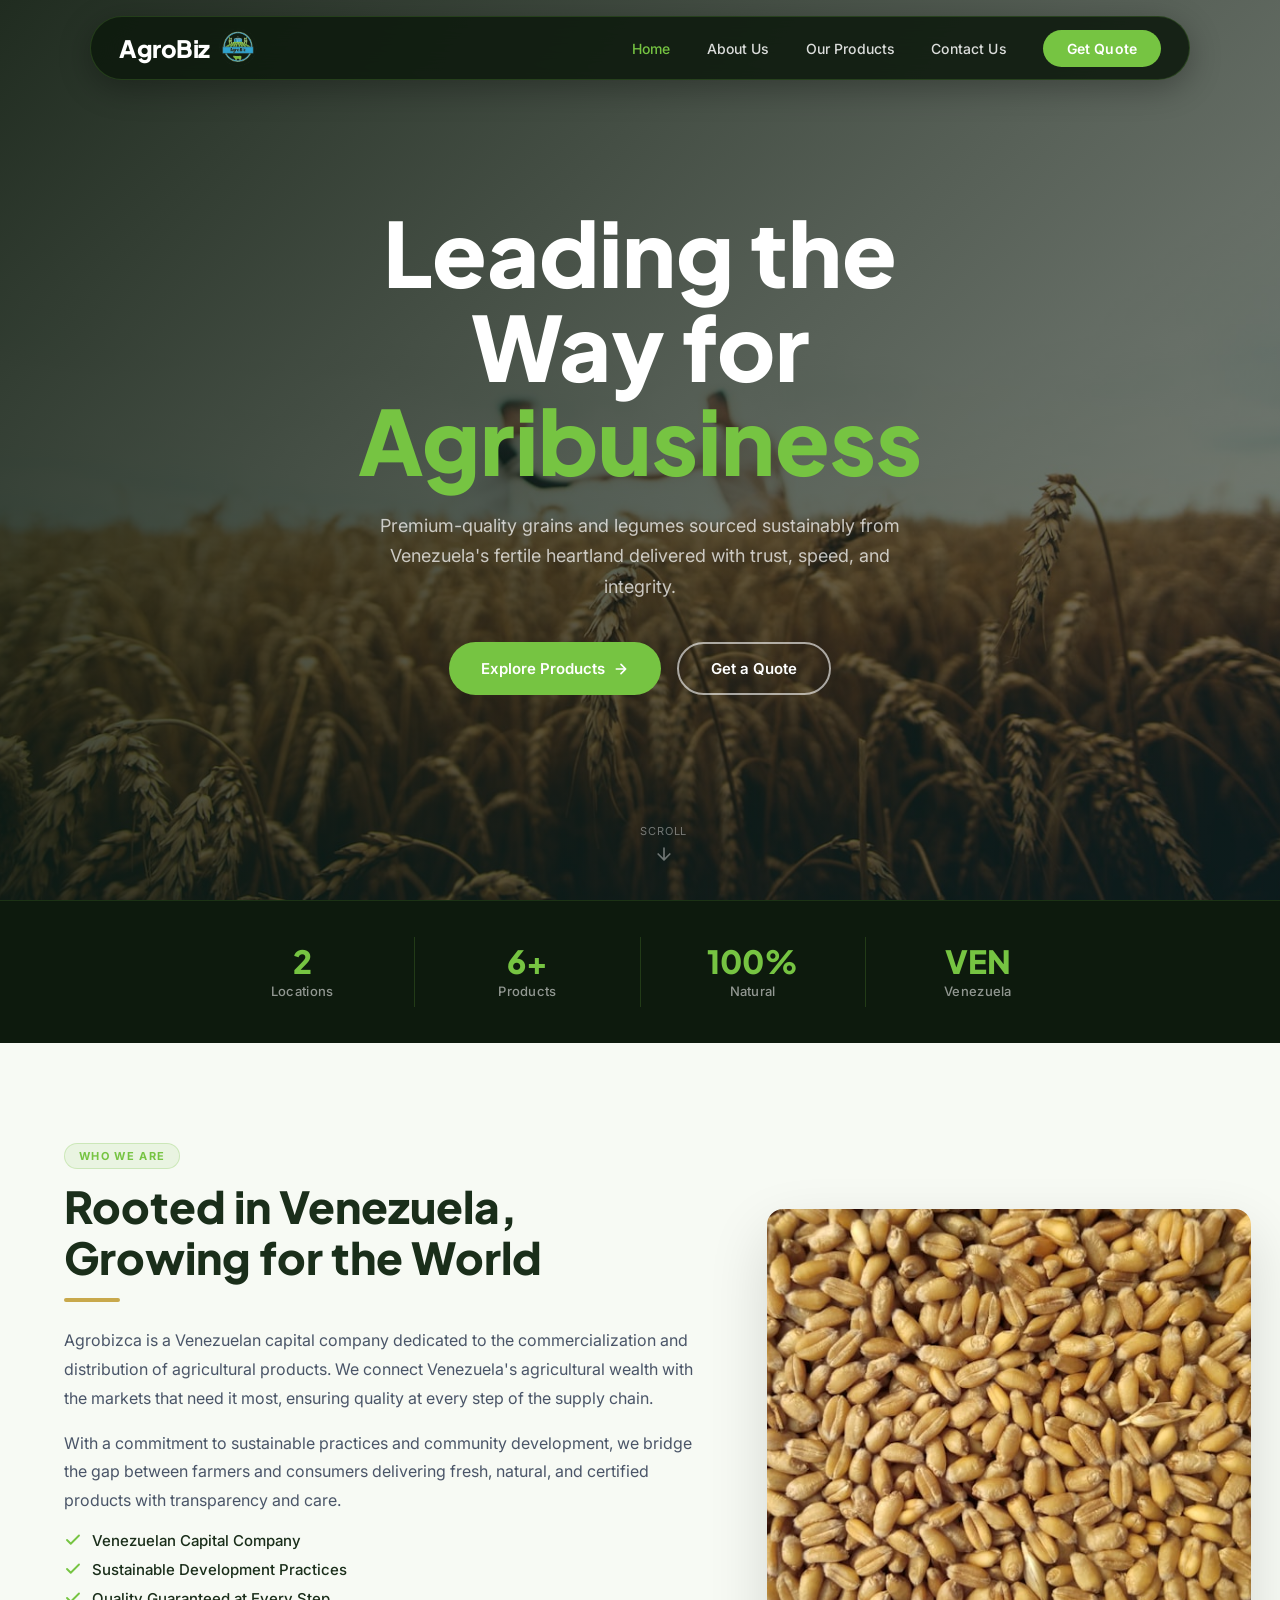
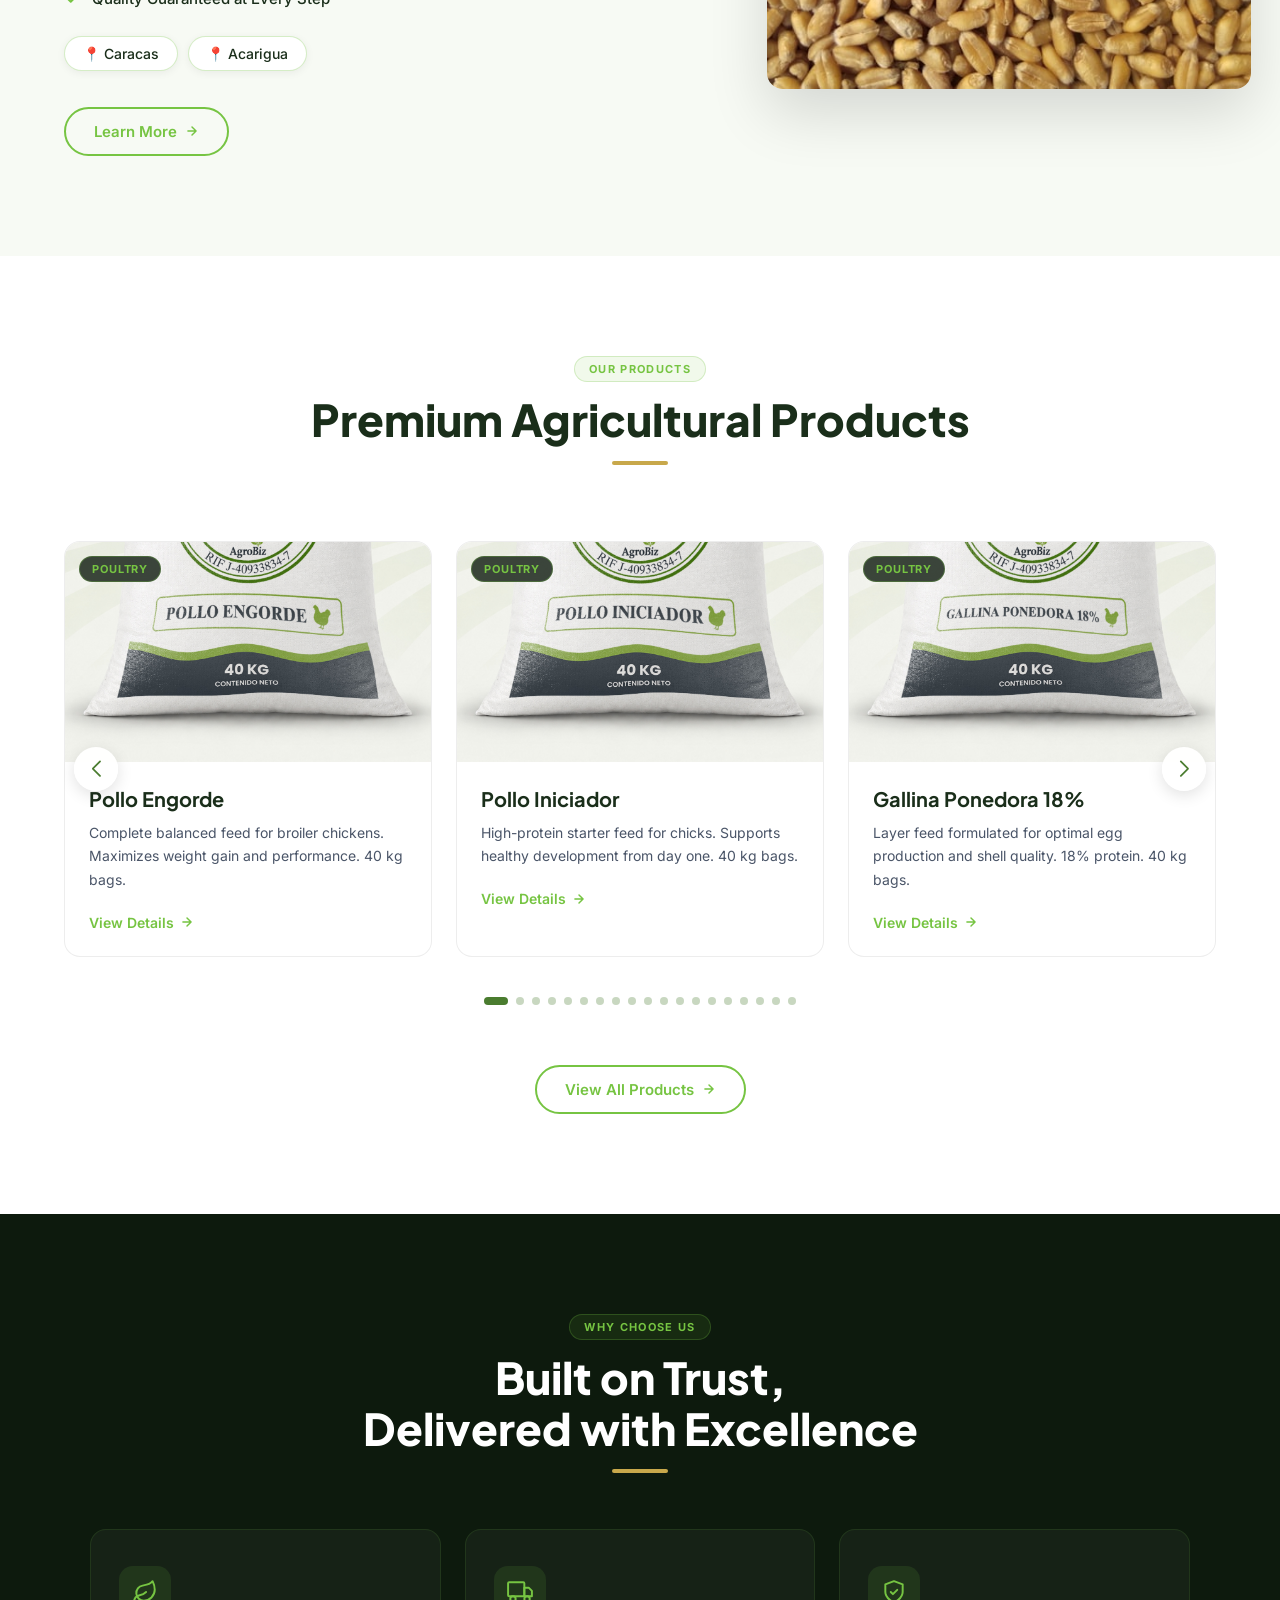
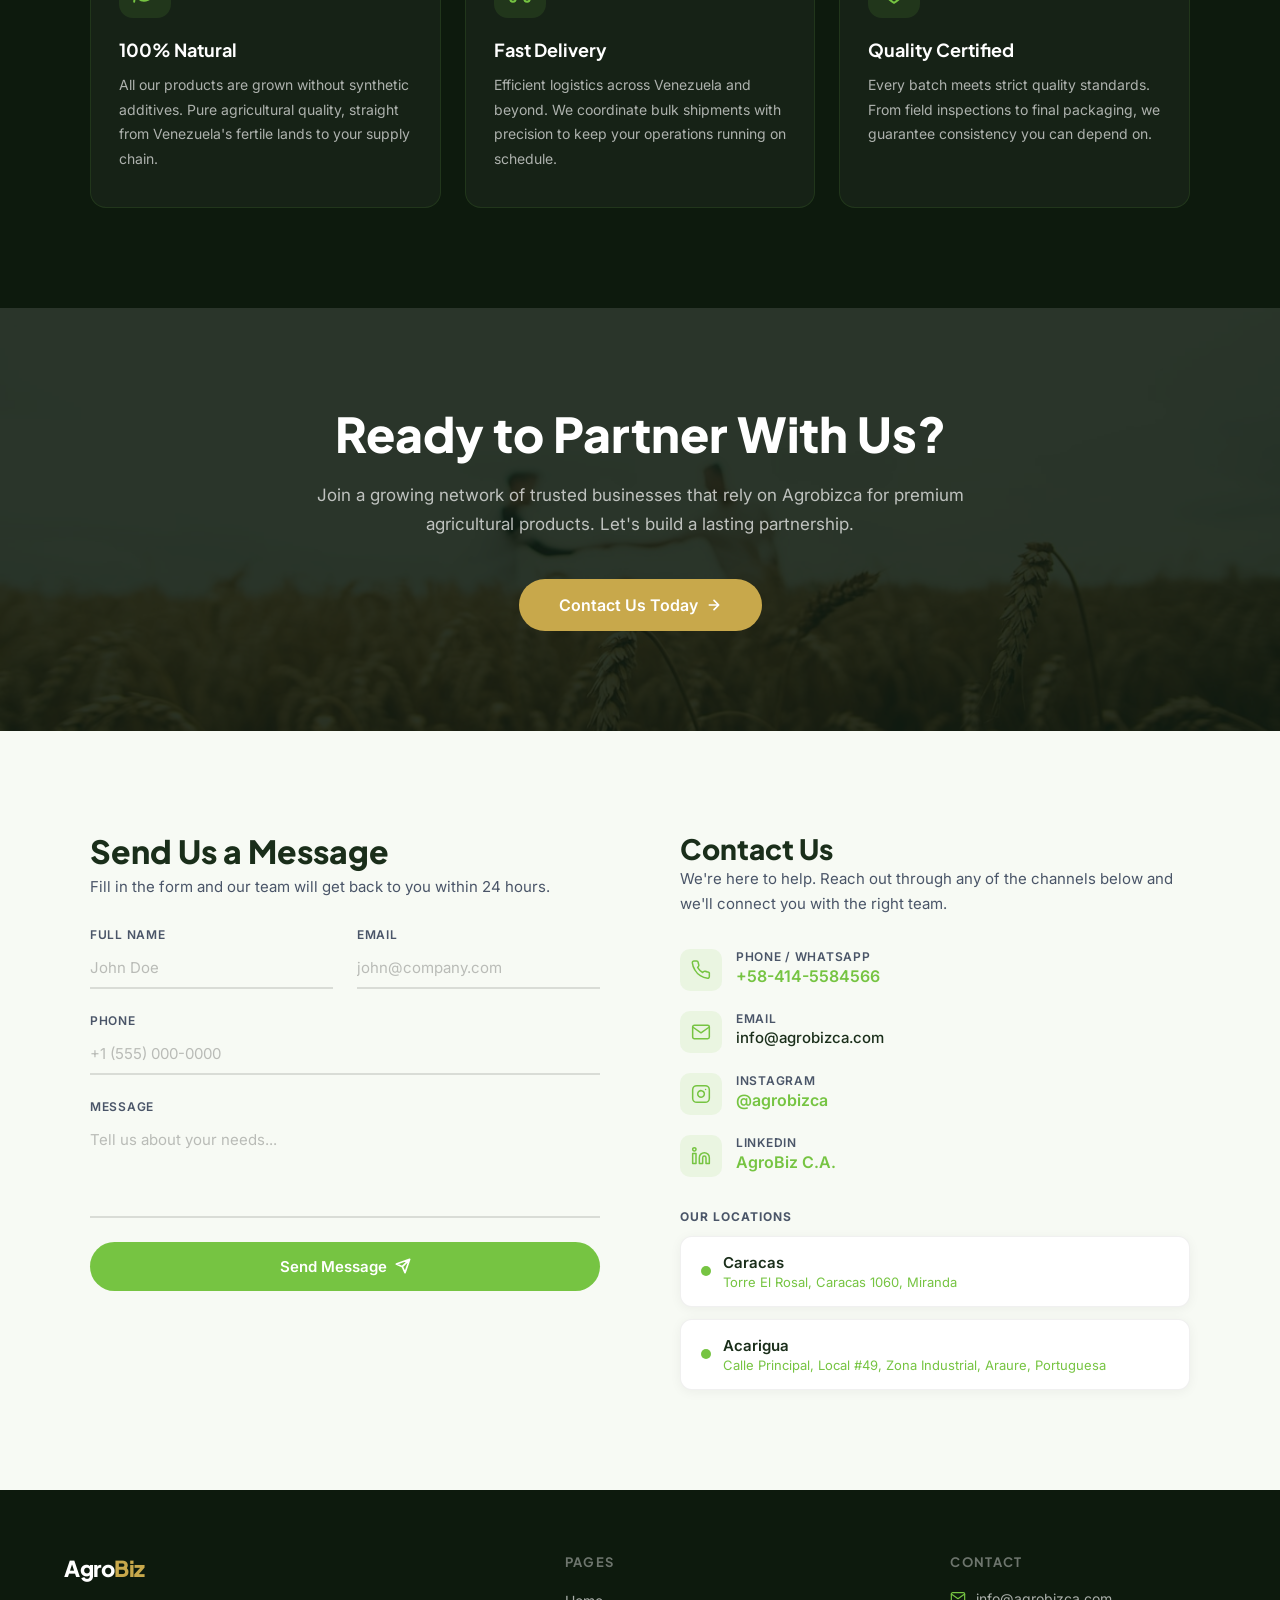
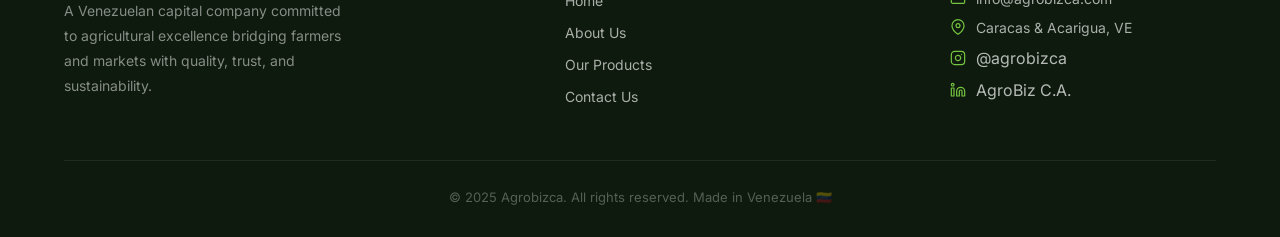
==== commit 44fc0854: "feat: title limpio + favicon con logo" ====
--- a/index.html
+++ b/index.html
@@ -6,8 +6,10 @@
   <meta http-equiv="Cache-Control" content="no-cache, no-store, must-revalidate" />
   <meta http-equiv="Pragma" content="no-cache" />
   <meta http-equiv="Expires" content="0" />
-  <title>Agrobizca v3.1 – Venezuelan Agricultural Excellence</title>
-  <!-- deploy trigger v3 - force cache revalidation -->
+  <title>Agrobizca – Venezuelan Agricultural Excellence</title>
+  <link rel="icon" type="image/png" href="images/logo-agrobiz.png" />
+  <link rel="apple-touch-icon" href="images/logo-agrobiz.png" />
+  <!-- deploy trigger v4 - title + favicon -->
   <meta name="description" content="Leading Venezuelan agribusiness company. Supplying premium corn, rice, and beans with sustainable practices from farm to table." />
 
   <!-- Google Fonts -->
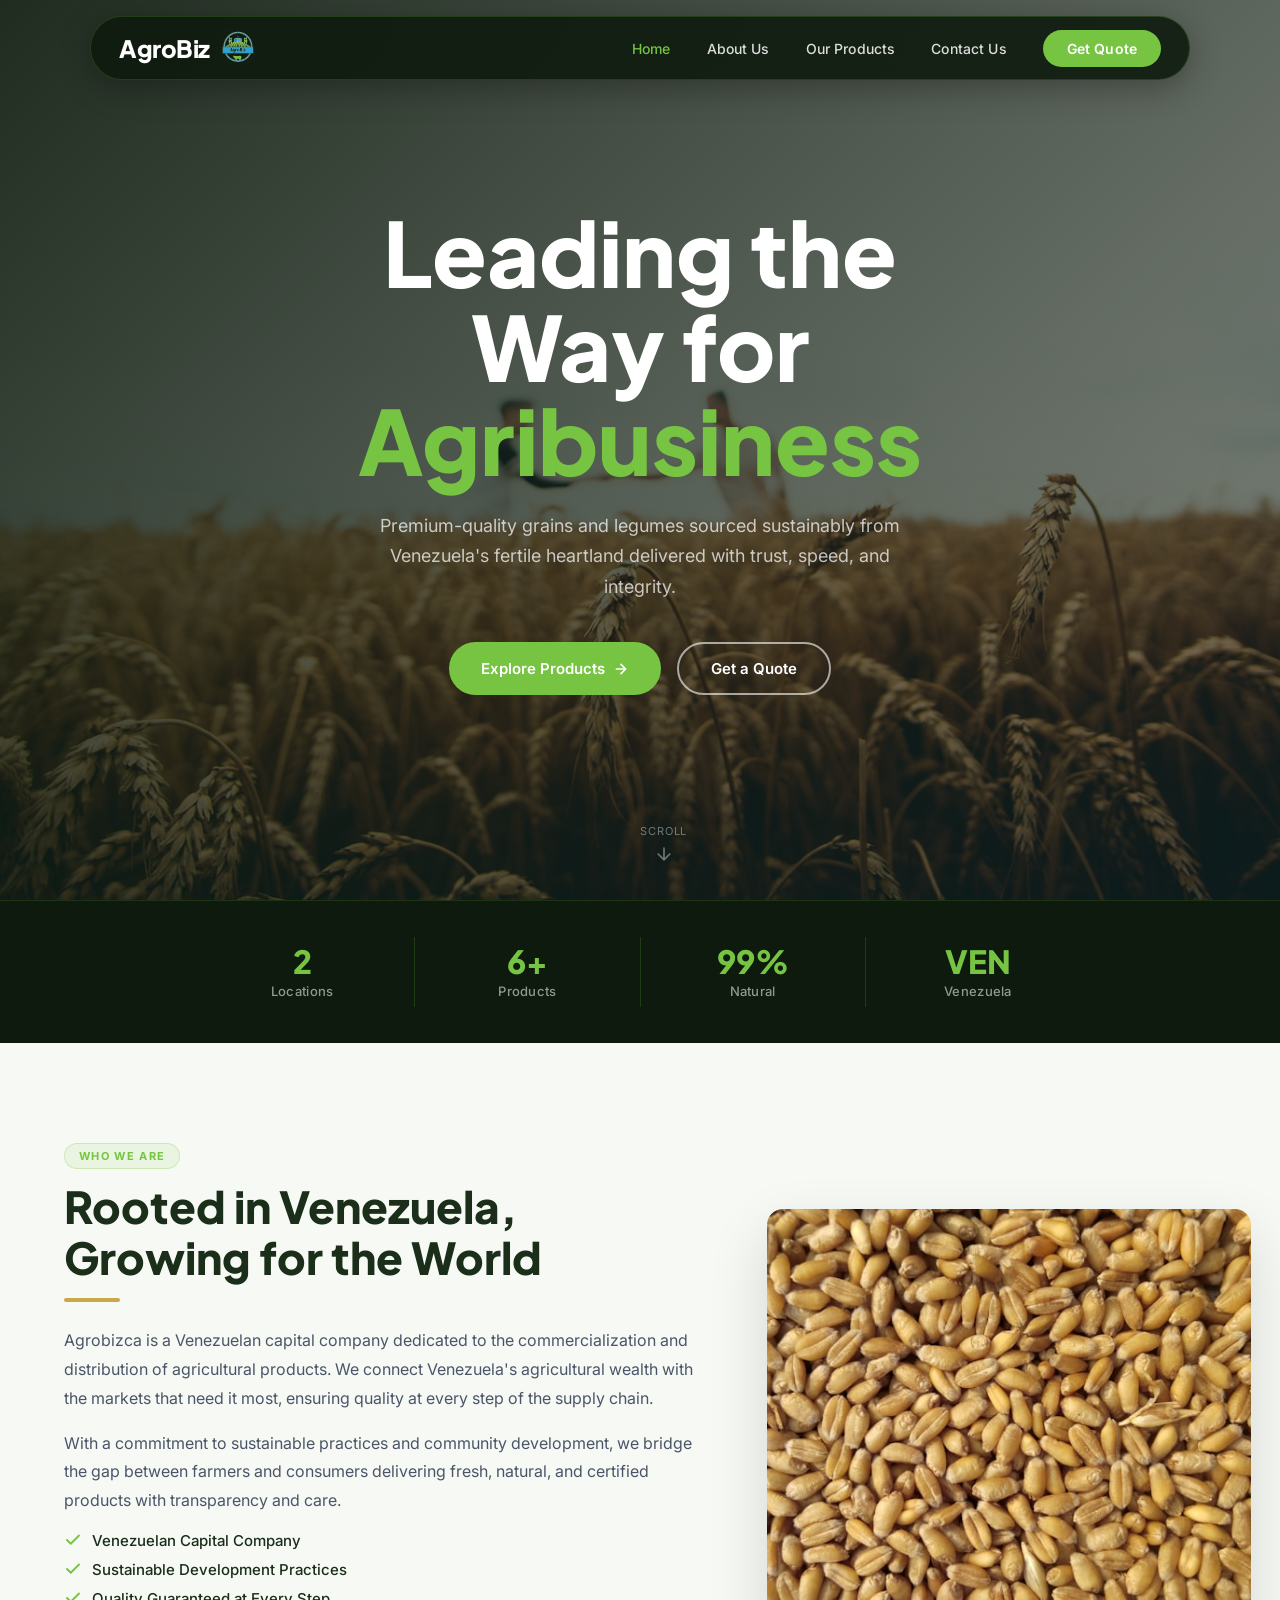
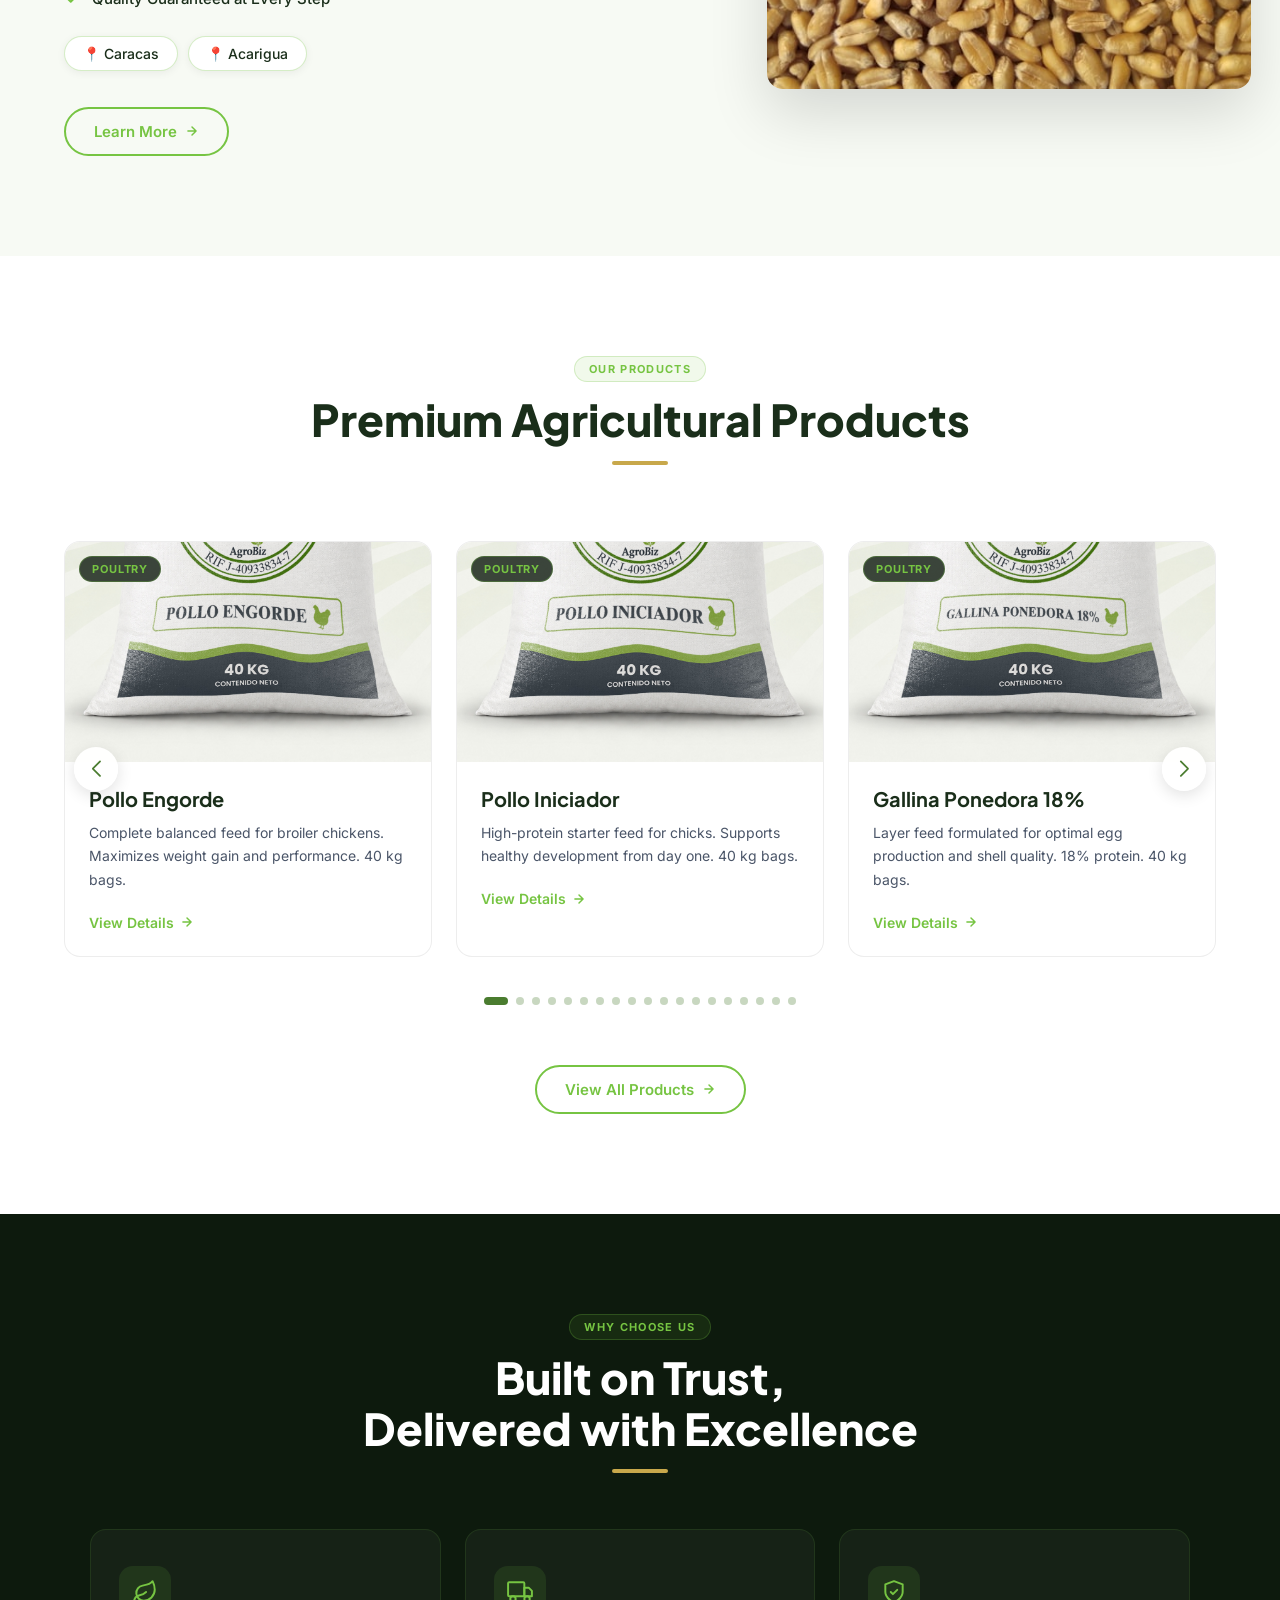
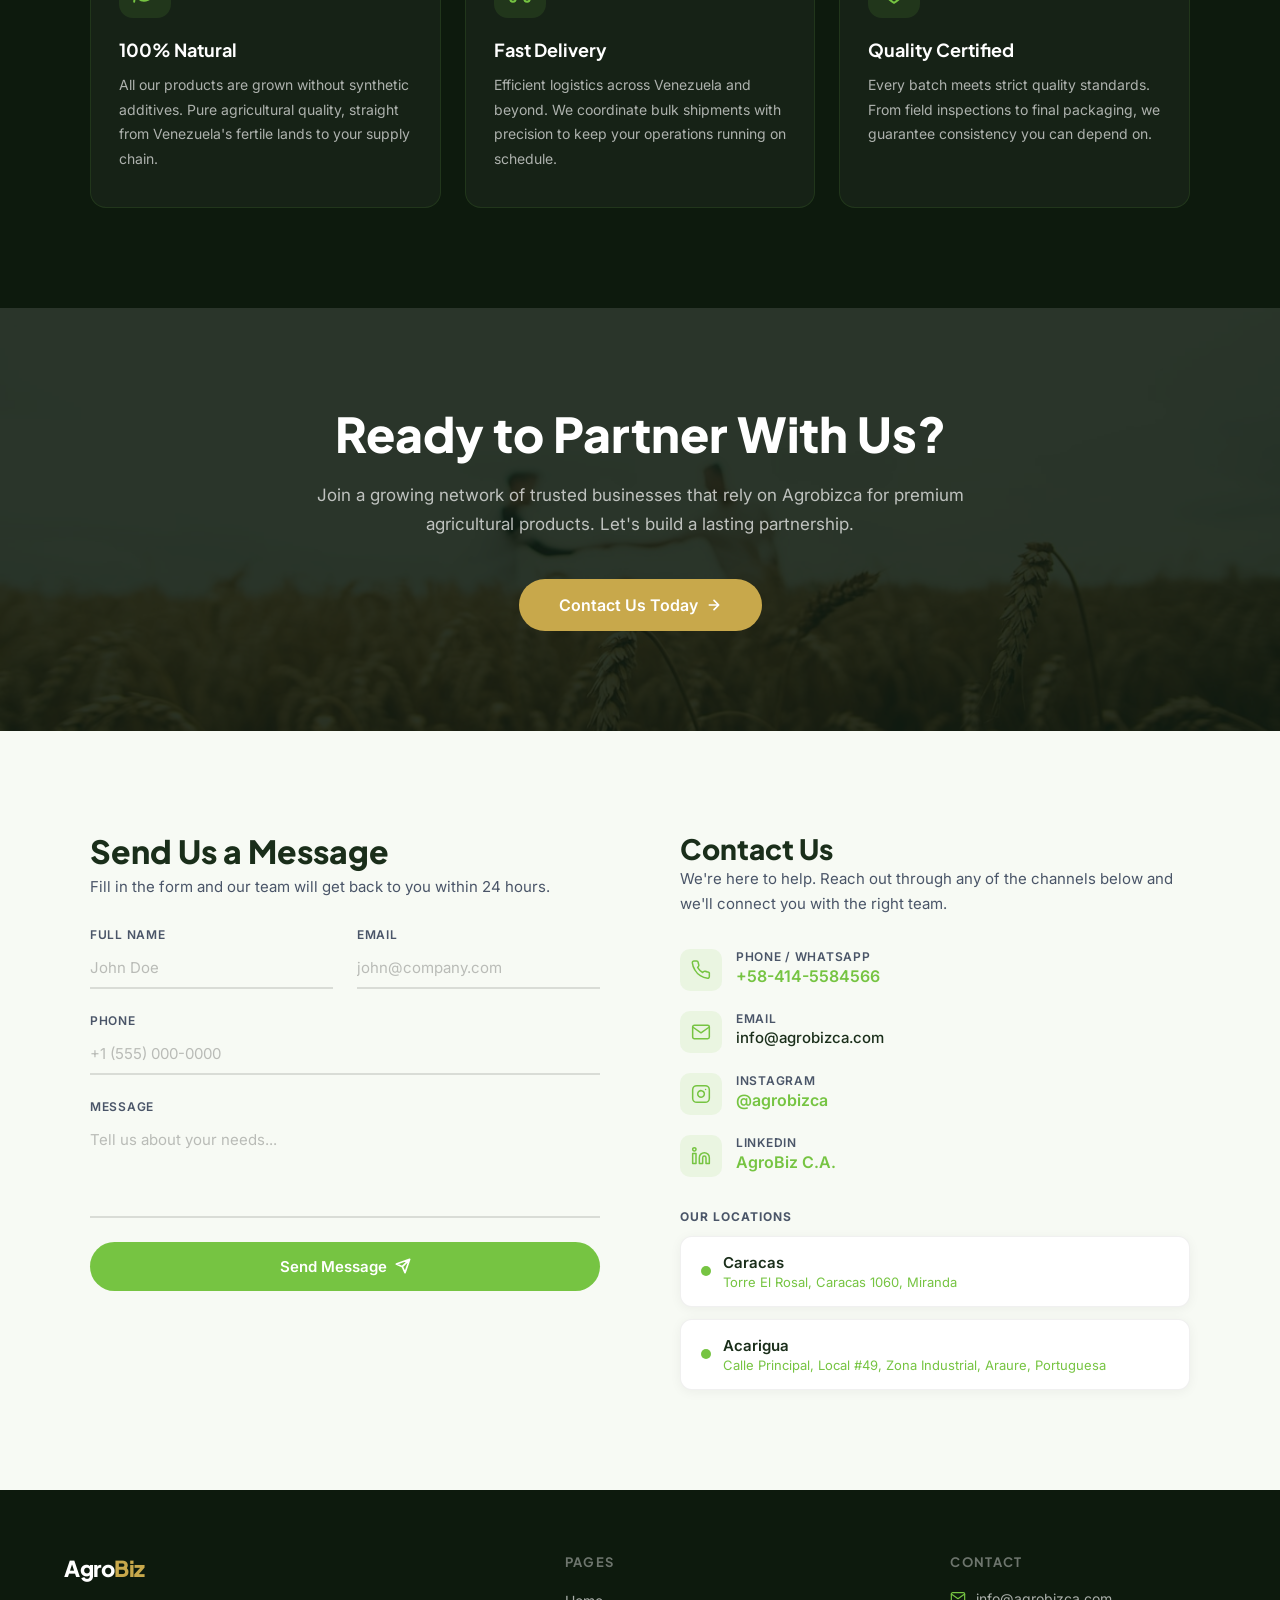
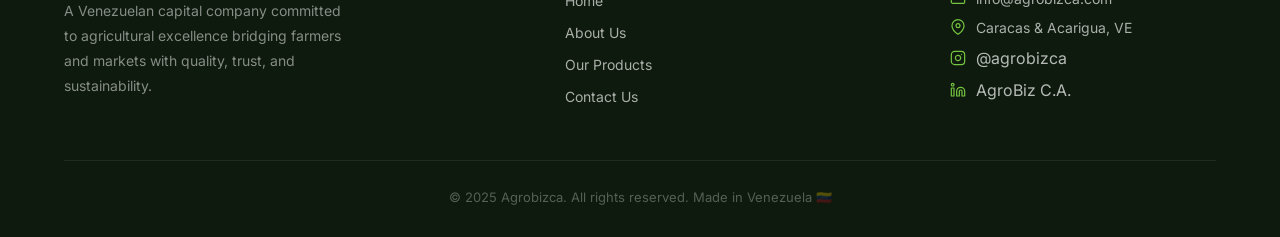
==== commit a4d6bbc6: "fix: navbar anchors apuntan a secciones reales - href=#about, #products, #contact en navbar desktop," ====
--- a/index.html
+++ b/index.html
@@ -42,6 +42,11 @@
 
     html {
       scroll-behavior: smooth;
+      scroll-padding-top: 100px;
+    }
+
+    section[id] {
+      scroll-margin-top: 100px;
     }
 
     body {
@@ -1332,10 +1337,10 @@
 
     <ul class="nav-links">
       <li><a href="index.html">Home</a></li>
-      <li><a href="#">About Us</a></li>
-      <li><a href="#">Our Products</a></li>
-      <li><a href="#">Contact Us</a></li>
-      <li><a href="#" class="nav-cta">Get Quote</a></li>
+      <li><a href="#about">About Us</a></li>
+      <li><a href="#products">Our Products</a></li>
+      <li><a href="#contact">Contact Us</a></li>
+      <li><a href="#contact" class="nav-cta">Get Quote</a></li>
     </ul>
 
     <div class="hamburger" id="hamburger" aria-label="Open menu" role="button" tabindex="0">
@@ -1348,10 +1353,10 @@
   <!-- Mobile menu -->
   <div class="mobile-menu" id="mobileMenu">
     <a href="index.html">Home</a>
-    <a href="#">About Us</a>
-    <a href="#">Our Products</a>
-    <a href="#">Contact Us</a>
-    <a href="#" class="nav-cta">Get Quote</a>
+    <a href="#about">About Us</a>
+    <a href="#products">Our Products</a>
+    <a href="#contact">Contact Us</a>
+    <a href="#contact" class="nav-cta">Get Quote</a>
   </div>
 
 
@@ -1419,7 +1424,7 @@
   <!-- ================================================
        ABOUT SECTION
   ================================================ -->
-  <section class="about">
+  <section class="about" id="about">
     <div class="about-grid">
       <!-- Text -->
       <div class="about-content">
@@ -1475,7 +1480,7 @@
   <!-- ================================================
        PRODUCTS SECTION
   ================================================ -->
-  <section class="products">
+  <section class="products" id="products">
     <div class="products-header">
       <span class="section-badge fade-up">Our Products</span>
       <h2 class="section-title fade-up delay-1">Premium Agricultural Products</h2>
@@ -1698,7 +1703,7 @@
     <div class="cta-banner-content fade-up">
       <h2>Ready to Partner With Us?</h2>
       <p>Join a growing network of trusted businesses that rely on Agrobizca for premium agricultural products. Let's build a lasting partnership.</p>
-      <a href="#" class="btn-gold">
+      <a href="#contact" class="btn-gold">
         Contact Us Today
         <svg width="16" height="16" viewBox="0 0 24 24" fill="none" stroke="currentColor" stroke-width="2.5" stroke-linecap="round" stroke-linejoin="round"><path d="M5 12h14M12 5l7 7-7 7"/></svg>
       </a>
@@ -1709,7 +1714,7 @@
   <!-- ================================================
        CONTACT PREVIEW
   ================================================ -->
-  <section class="contact-preview">
+  <section class="contact-preview" id="contact">
     <div class="contact-grid">
       <!-- Form -->
       <div class="contact-form fade-up">
@@ -1851,9 +1856,9 @@
         <h4>Pages</h4>
         <ul>
           <li><a href="index.html">Home</a></li>
-          <li><a href="#">About Us</a></li>
-          <li><a href="#">Our Products</a></li>
-          <li><a href="#">Contact Us</a></li>
+          <li><a href="#about">About Us</a></li>
+          <li><a href="#products">Our Products</a></li>
+          <li><a href="#contact">Contact Us</a></li>
         </ul>
       </div>
 
